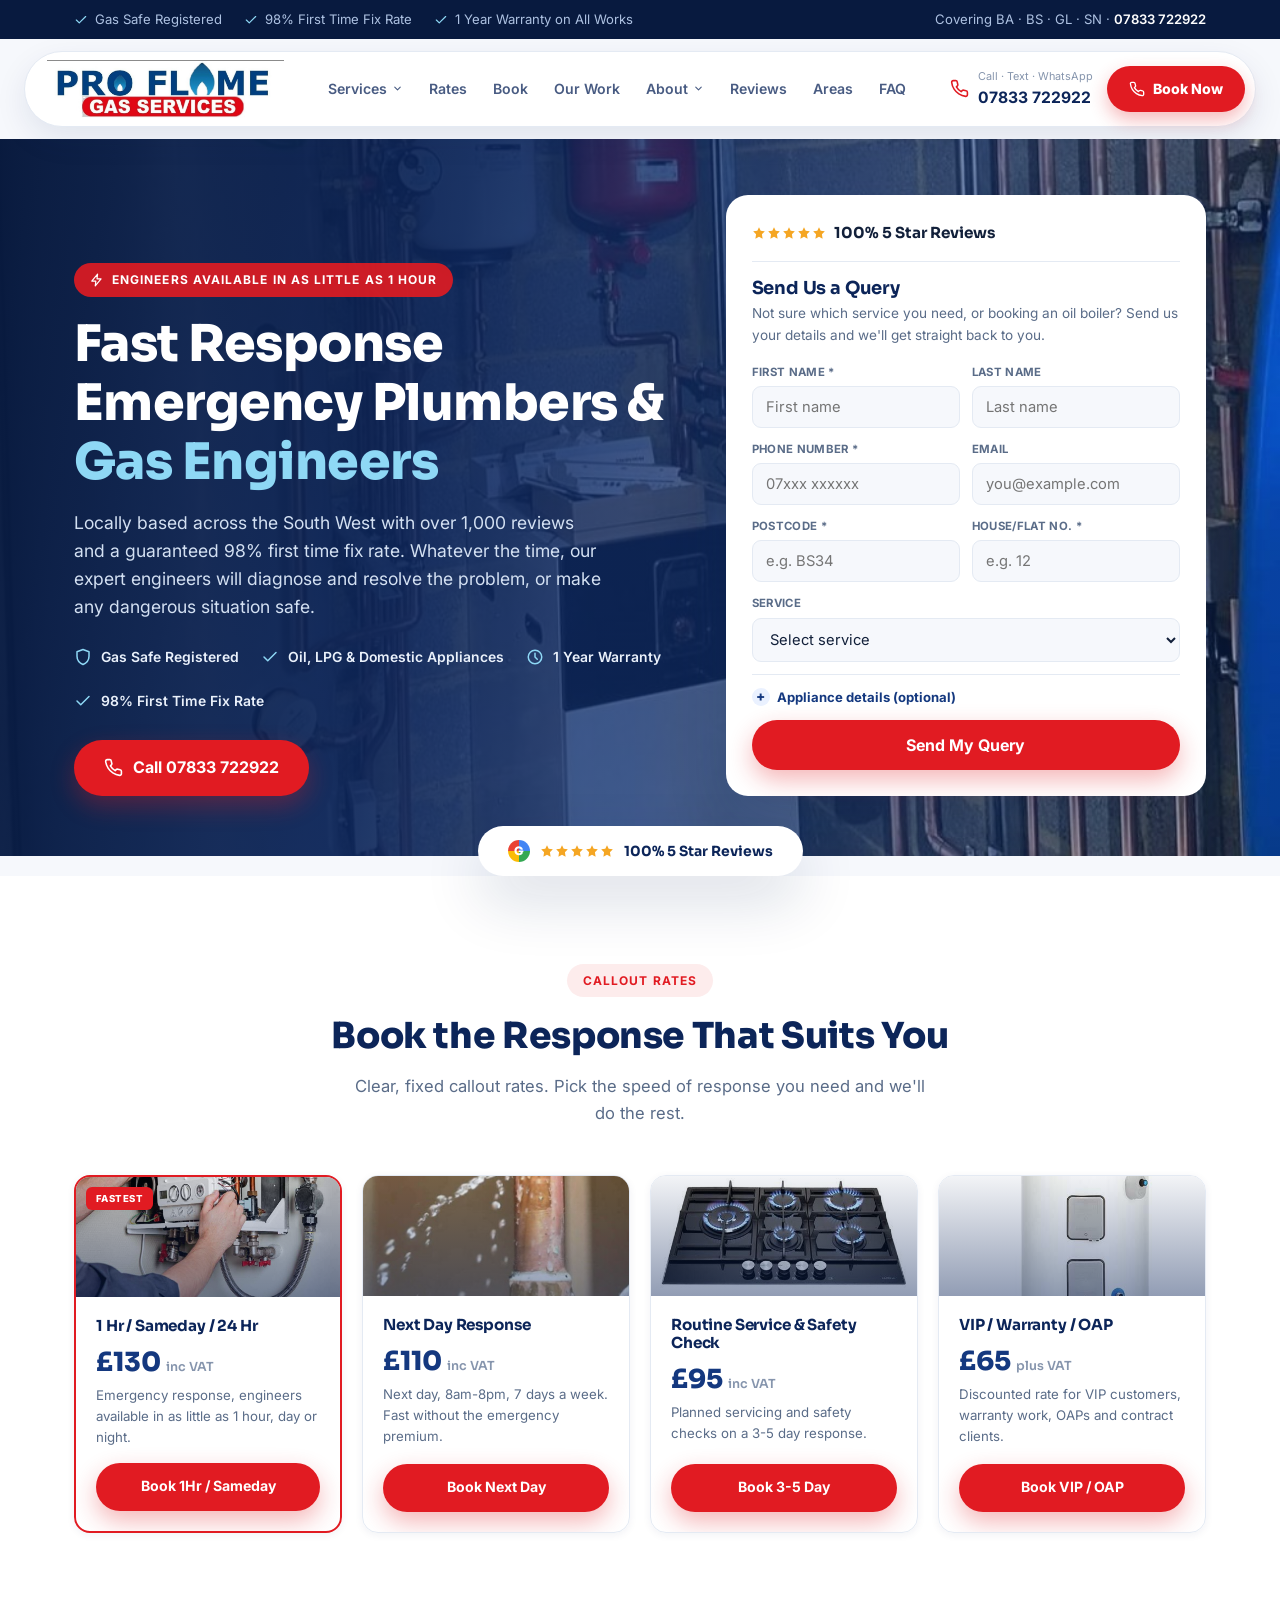
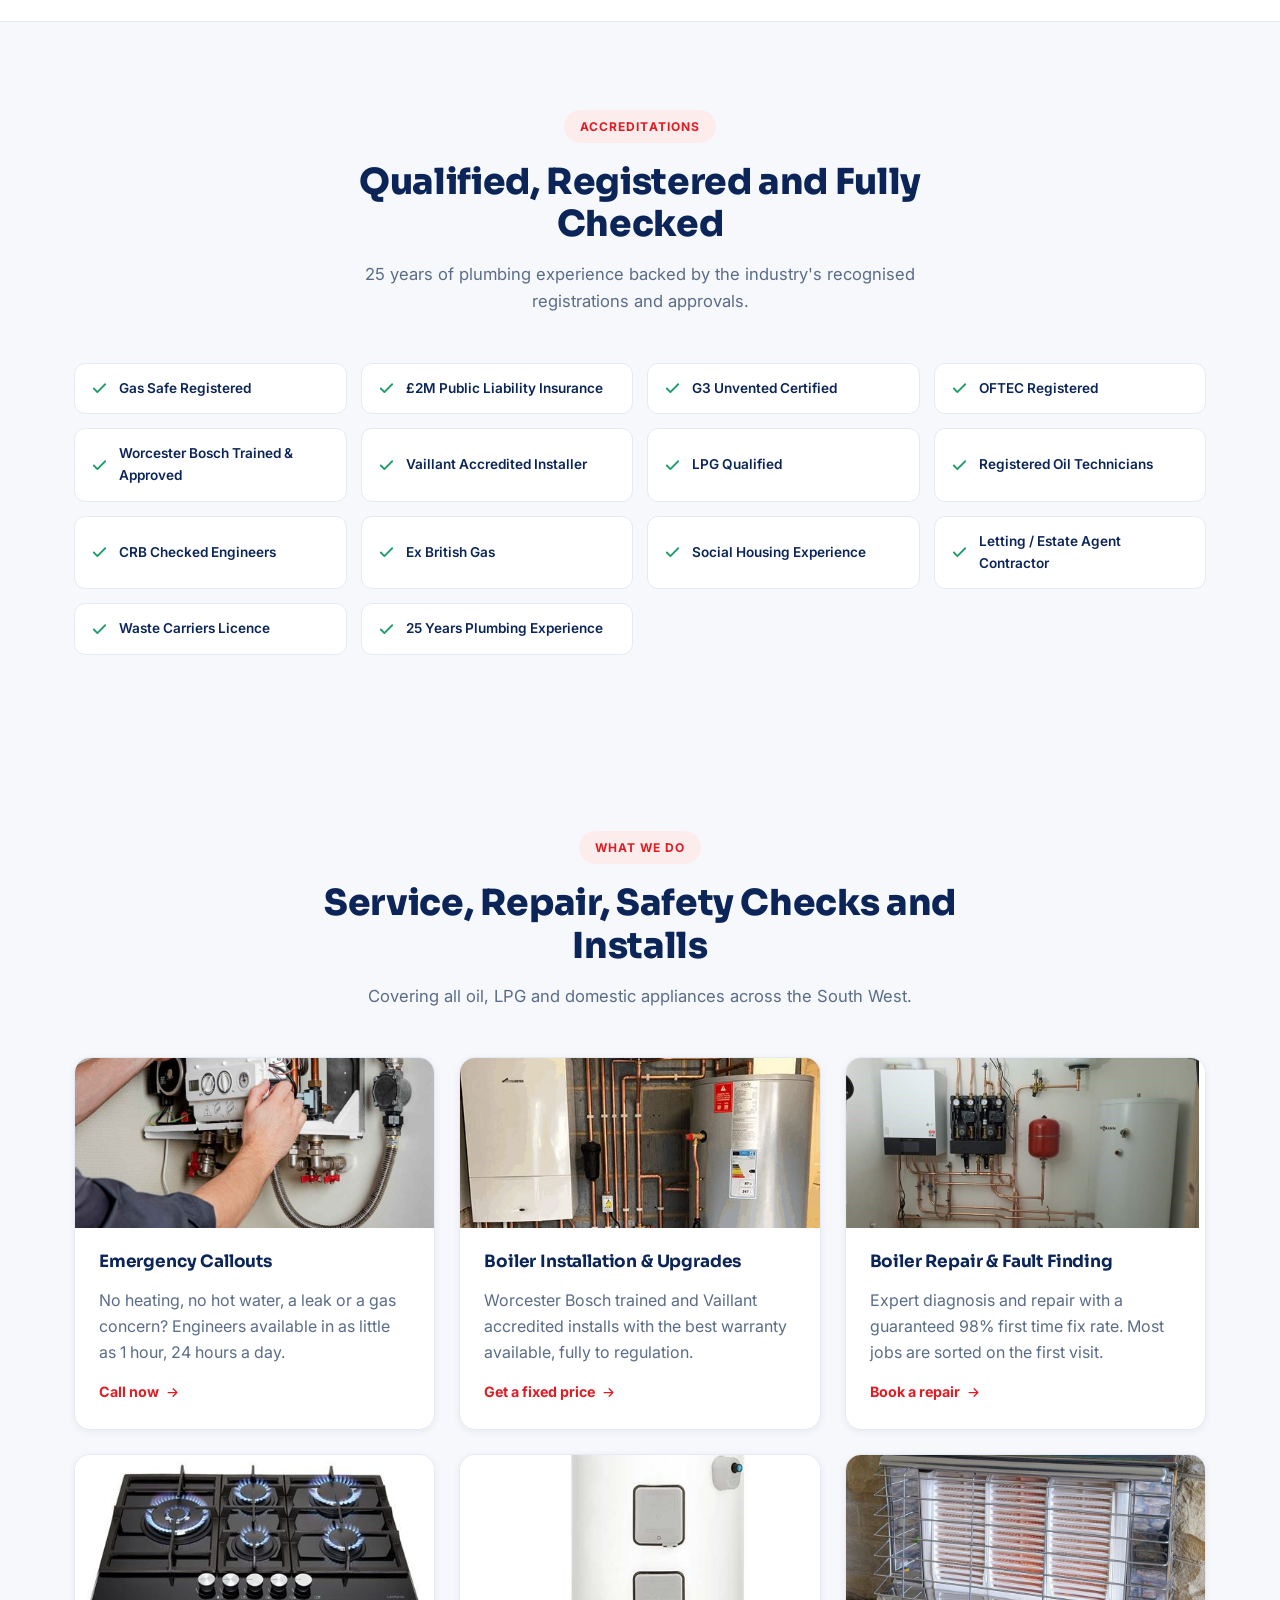
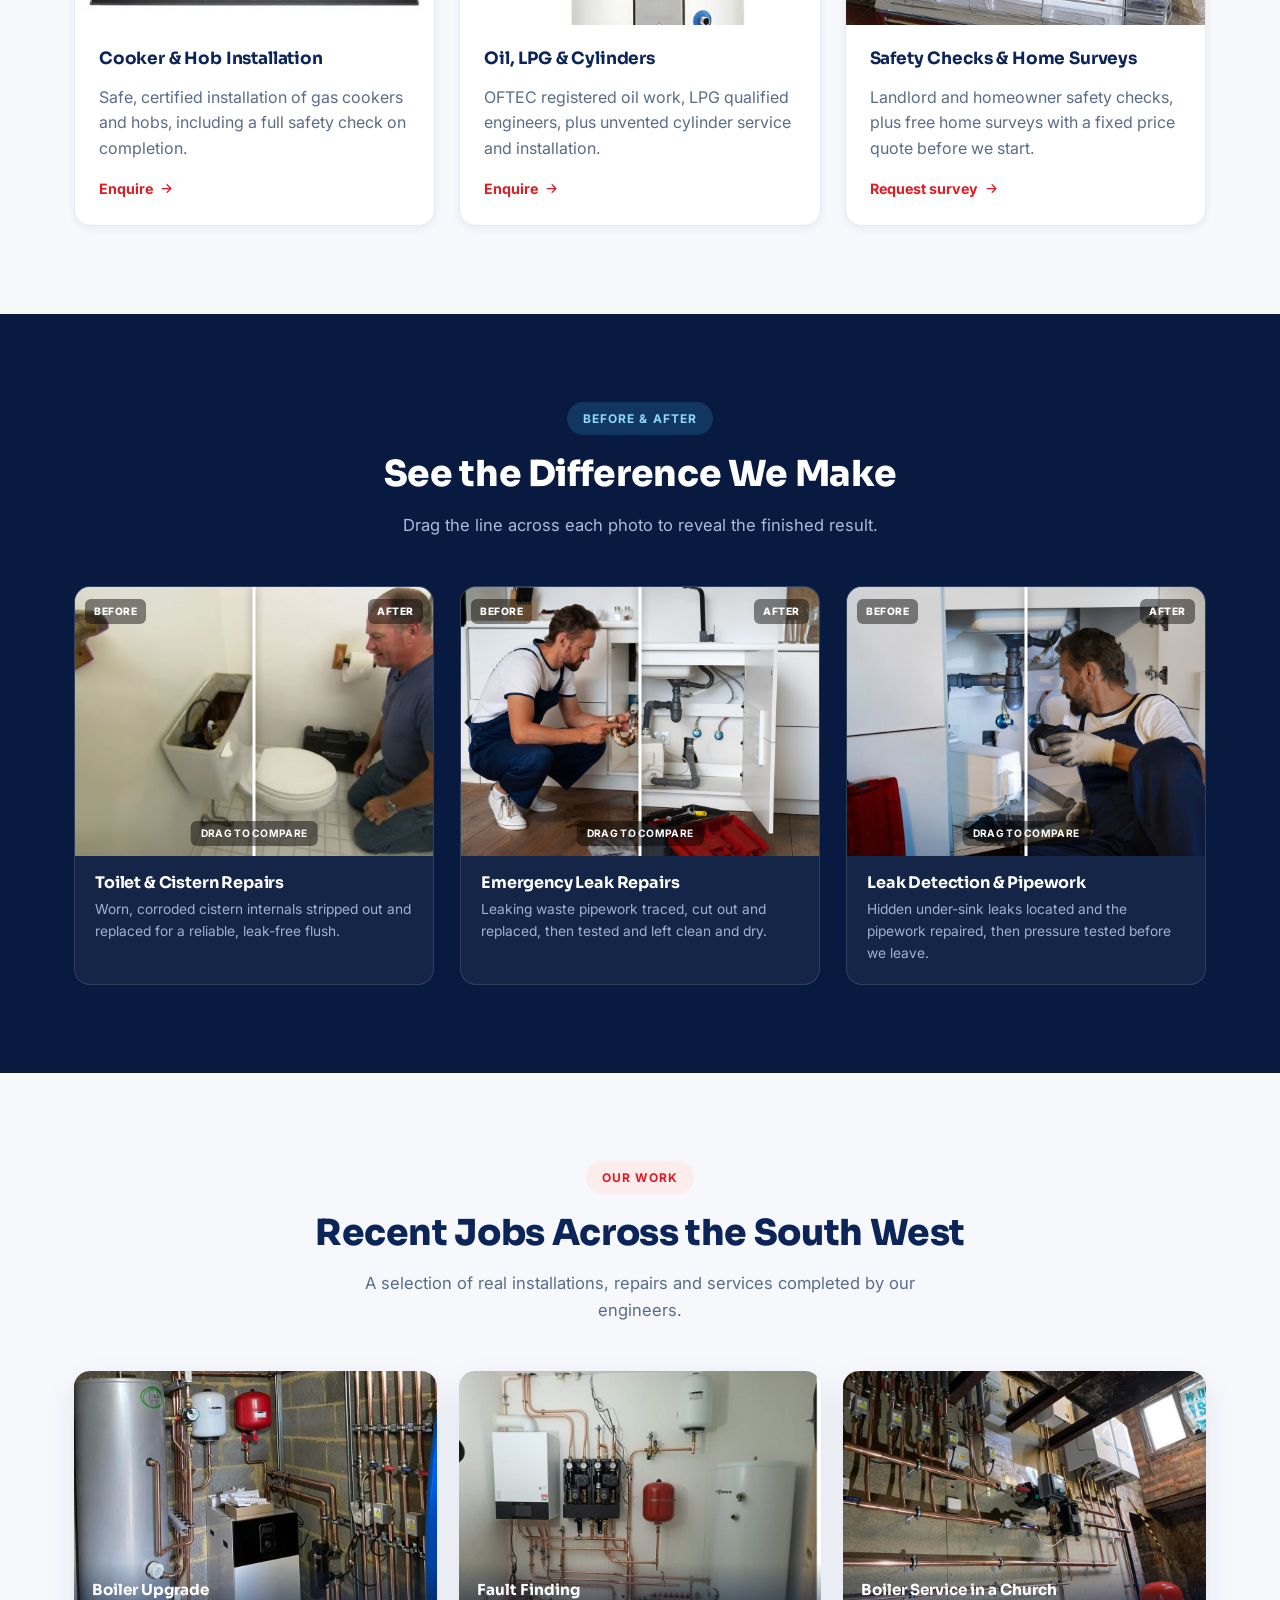
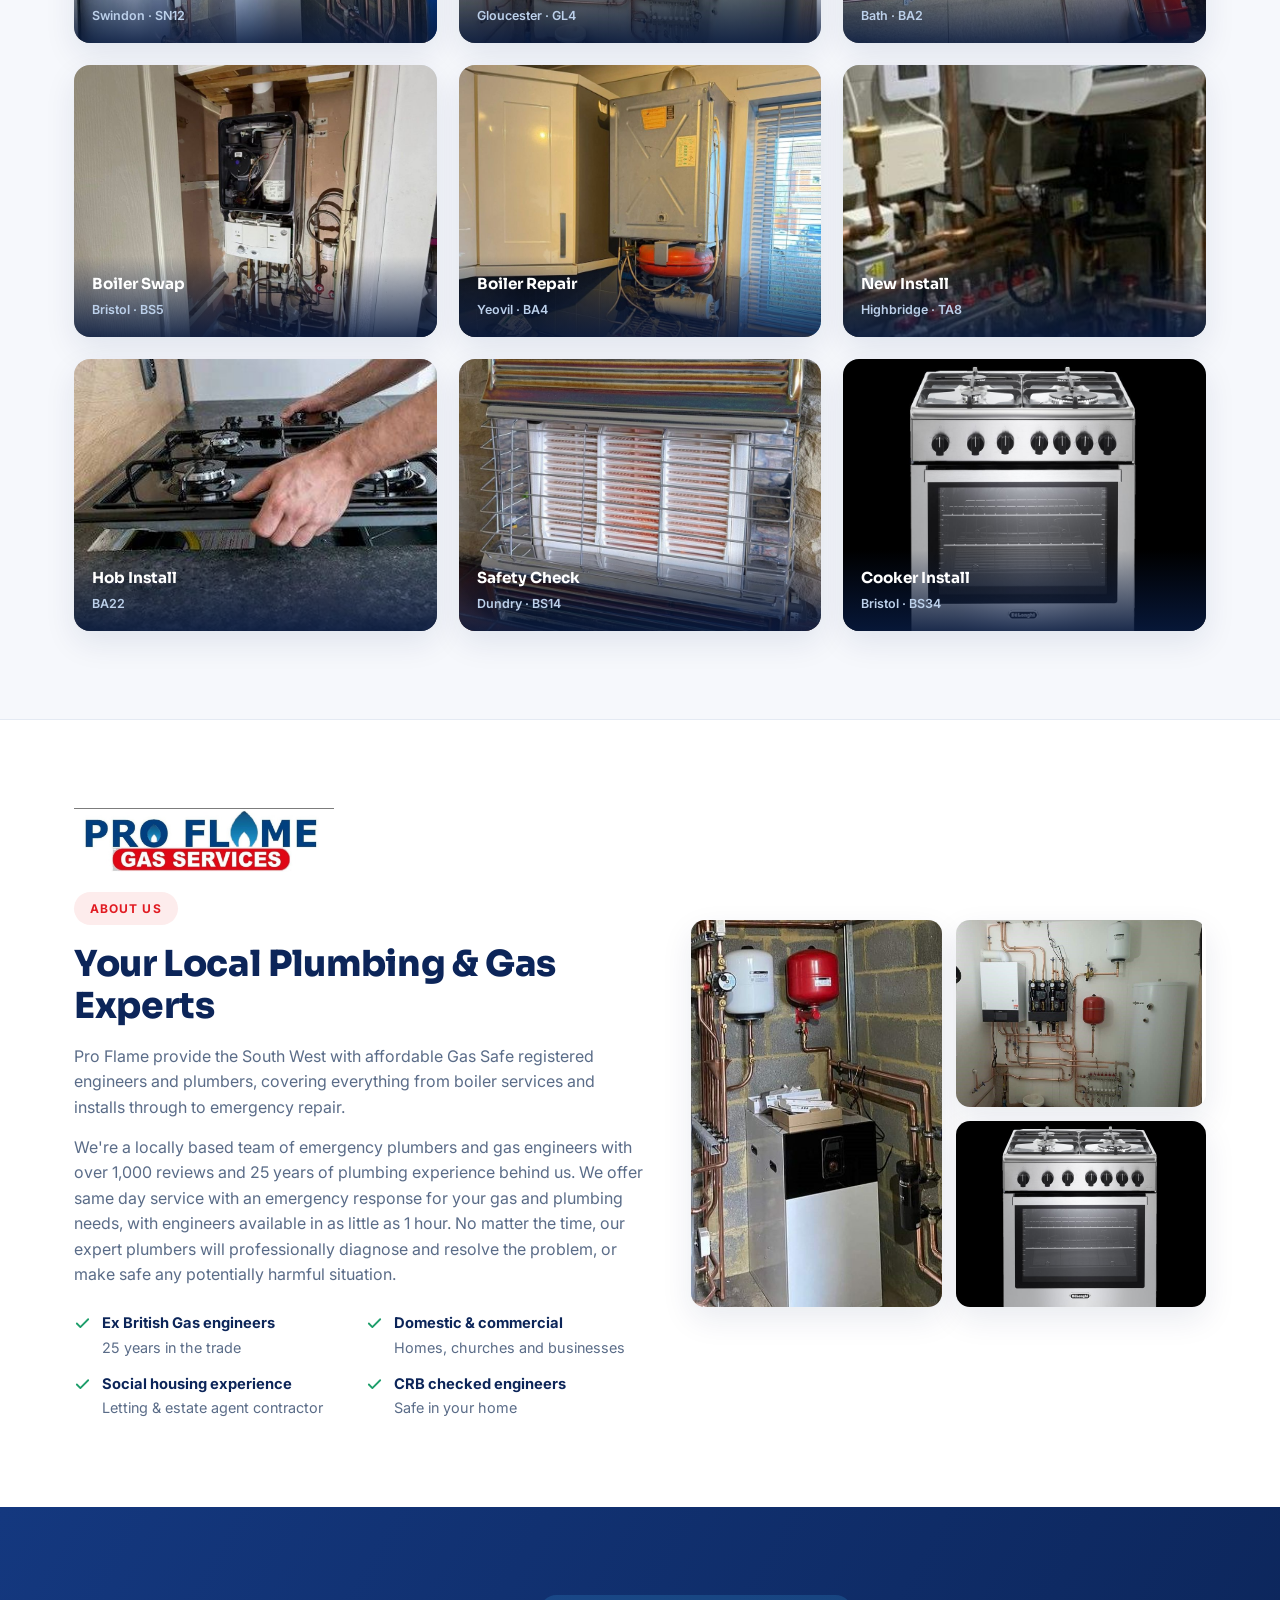
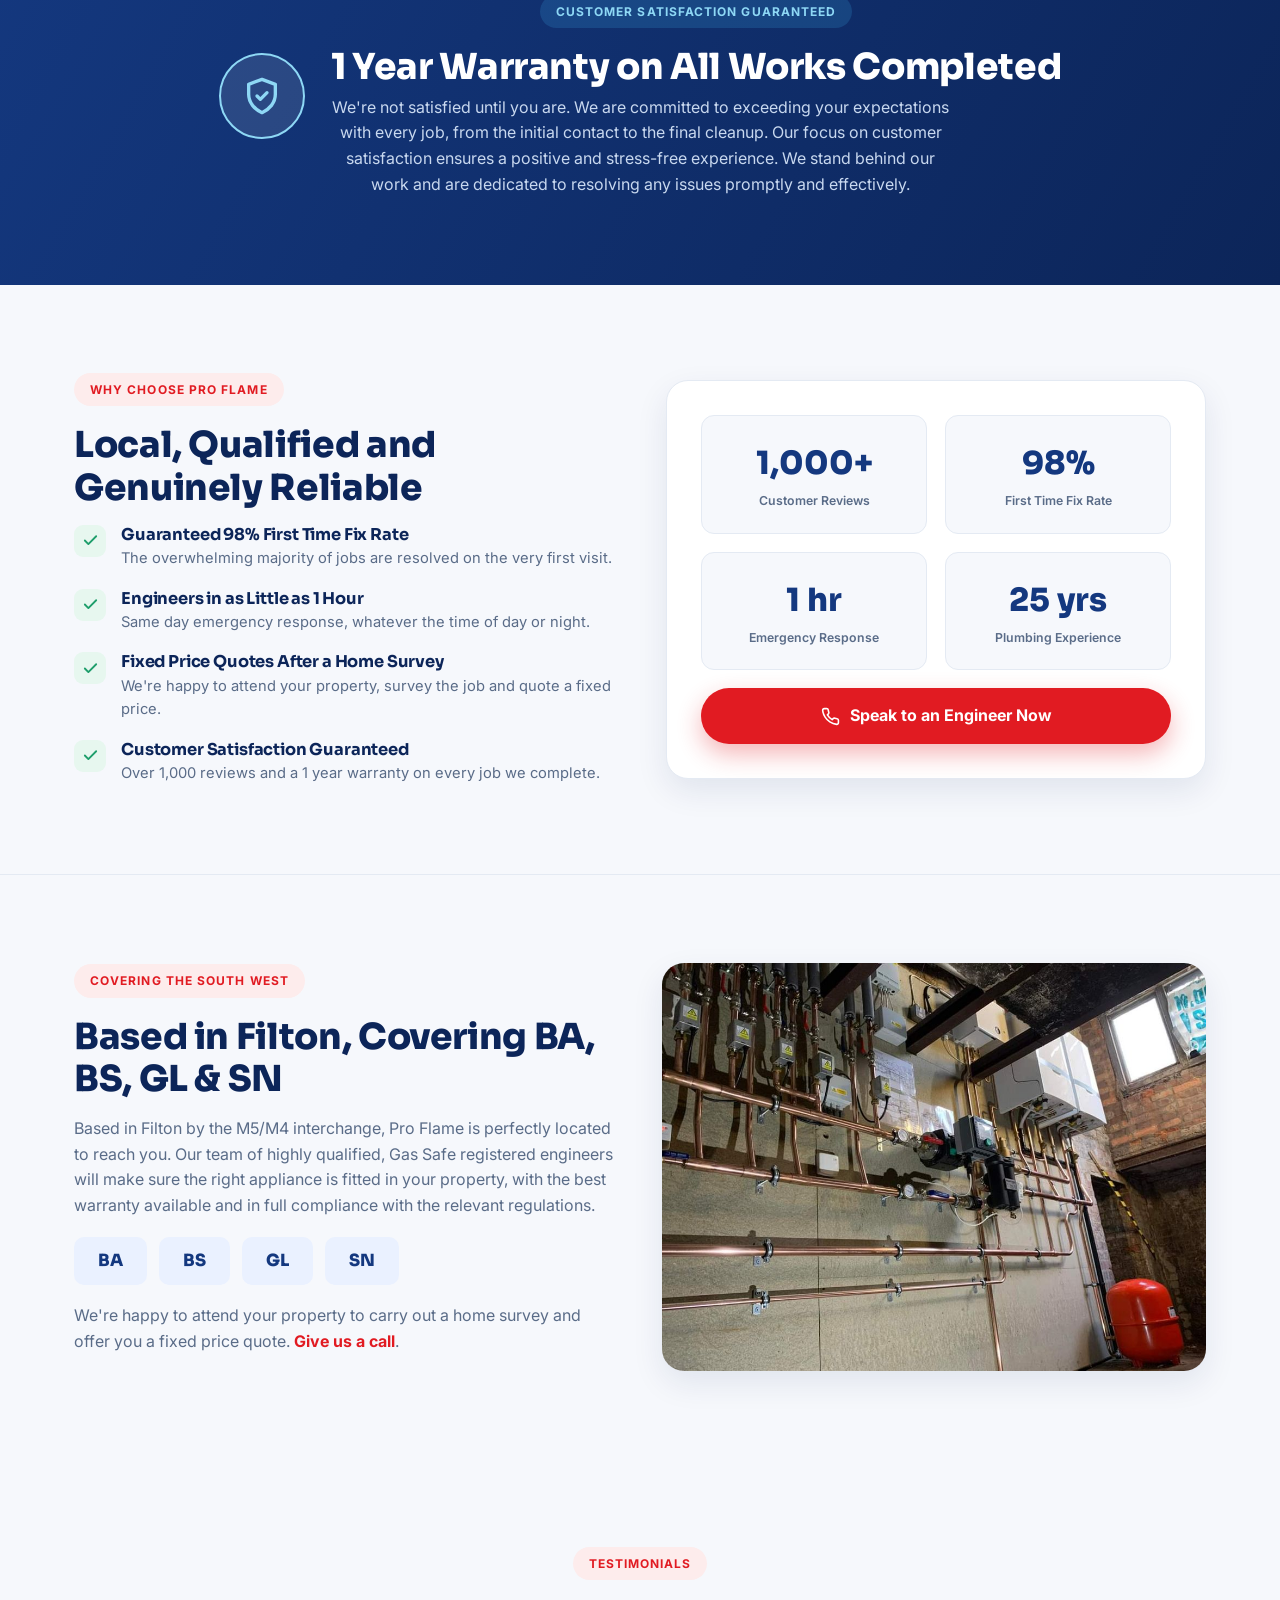
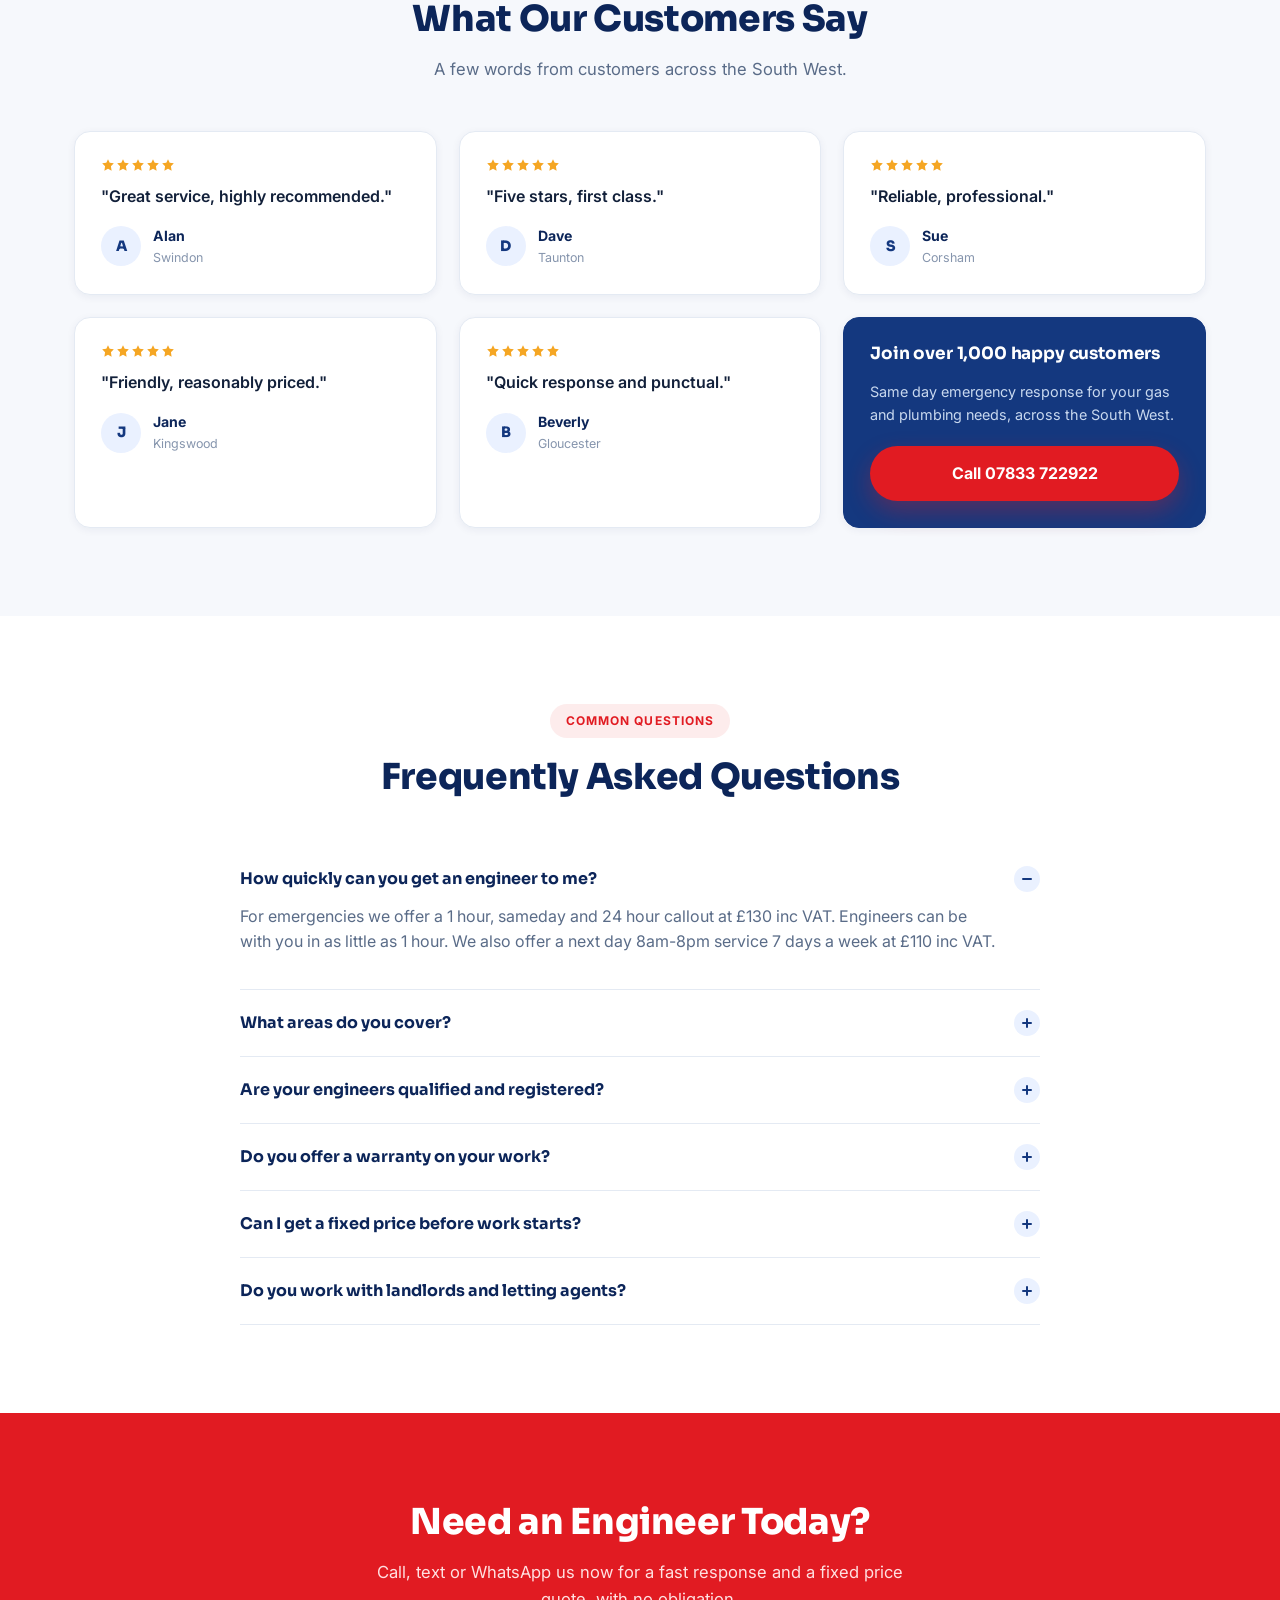
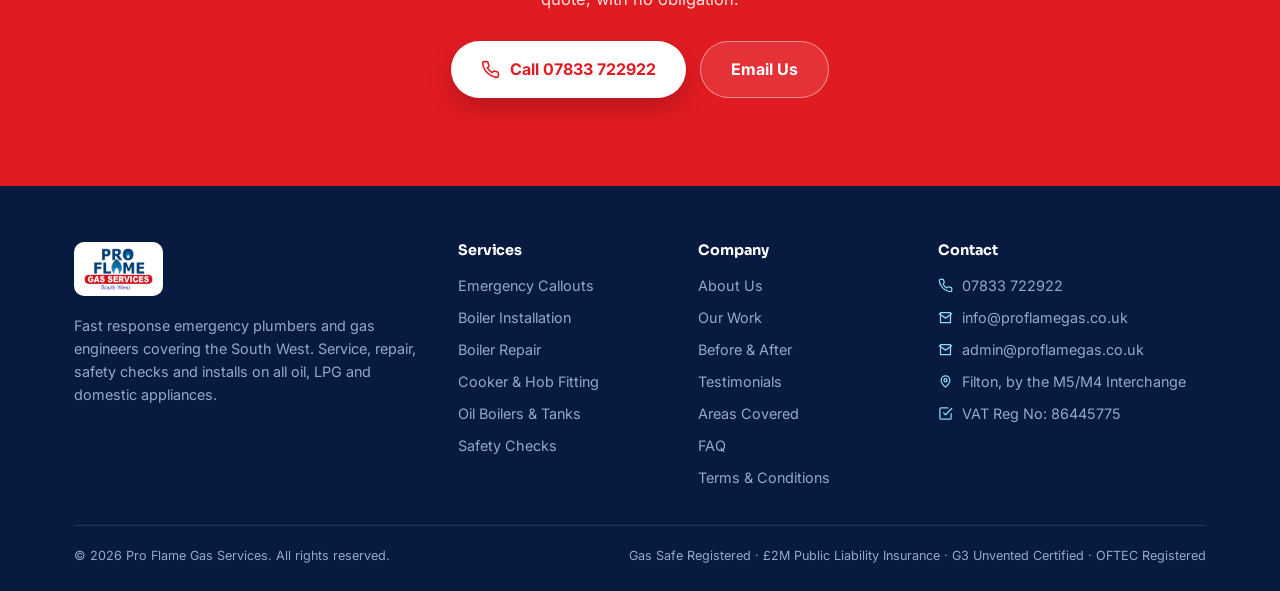
==== index.html @ 36f5b0a6 "Move files to root, remove PHP" ====
<!DOCTYPE html>
<html lang="en-GB">
<head>
<meta charset="UTF-8">
<meta name="viewport" content="width=device-width, initial-scale=1.0">
<title>Emergency Plumbers &amp; Gas Engineers | Pro Flame Gas Services South West | 1 Hour Callout</title>
<meta name="description" content="Gas Safe registered emergency plumbers &amp; gas engineers covering BA, BS, GL &amp; SN. 1 hour callout from £130 inc VAT, 98% first time fix rate, 1 year warranty, over 1,000 reviews. Call 07833 722922.">
<meta name="keywords" content="emergency plumber Bristol, gas engineer South West, boiler repair Bristol, Gas Safe engineer Filton, boiler installation Swindon, OFTEC registered, LPG engineer, emergency plumber BA BS GL SN">
<link rel="canonical" href="https://www.proflamegas.co.uk/">
<meta property="og:type" content="business.business">
<meta property="og:title" content="Pro Flame Gas Services | Emergency Plumbers &amp; Gas Engineers, South West">
<meta property="og:description" content="1 hour emergency callout. Gas Safe registered. 98% first time fix rate. 1 year warranty on all works. Covering BA, BS, GL, SN.">
<meta property="og:url" content="https://www.proflamegas.co.uk/">
<meta property="og:image" content="https://www.proflamegas.co.uk/pix/LogoSq.jpg">
<meta property="og:locale" content="en_GB">
<meta name="robots" content="index, follow">
<meta name="theme-color" content="#14387f">
<link rel="icon" href="assets/proflame-logo.jpg">
<link rel="preconnect" href="https://fonts.googleapis.com">
<link rel="preconnect" href="https://fonts.gstatic.com" crossorigin>
<link href="https://fonts.googleapis.com/css2?family=Sora:wght@600;700;800&family=Inter:wght@400;500;600;700&display=swap" rel="stylesheet">
<link rel="stylesheet" href="assets/site.css?v=20260819b">
<style>
  /* Collapsible mobile nav */
  .mobile-nav .mn-group{position:relative;border-bottom:1px solid var(--border);}
  .mobile-nav .mn-parent{
    width:100%;display:flex;align-items:center;justify-content:space-between;
    background:none;border:none;padding:13px 16px;font-weight:600;color:var(--navy-deep);
    font-size:0.98rem;cursor:pointer;font-family:'Inter',sans-serif;text-align:left;
  }
  .mobile-nav .mn-parent:hover{background:var(--blue-soft);}
  .mn-caret{width:14px;height:14px;stroke:var(--navy);stroke-width:2.4;fill:none;
    stroke-linecap:round;stroke-linejoin:round;transition:transform .2s;}
  .mn-group.open .mn-caret{transform:rotate(180deg);}
  .mn-submenu{display:none;background:#f8fafd;padding:6px 8px;}
  .mn-group.open .mn-submenu{display:block;}
  .mn-submenu a{
    display:block;padding:10px 16px;margin-left:20px;border-radius:8px;
    font-size:0.9rem;color:var(--muted);
  }
  .mn-submenu a:hover{background:var(--blue-soft);color:var(--red);}
  .mn-submenu a:last-child{margin-bottom:4px;}
</style>
<script type="application/ld+json">
{
  "@context": "https://schema.org",
  "@type": "Plumber",
  "name": "Pro Flame Gas Services",
  "image": "https://www.proflamegas.co.uk/pix/LogoSq.jpg",
  "telephone": "+447833722922",
  "email": "info@proflamegas.co.uk",
  "url": "https://www.proflamegas.co.uk",
  "priceRange": "££",
  "vatID": "86445775",
  "areaServed": ["BA postcode area","BS postcode area","GL postcode area","SN postcode area"],
  "address": {
    "@type": "PostalAddress",
    "addressLocality": "Filton",
    "addressRegion": "South Gloucestershire",
    "addressCountry": "GB"
  },
  "openingHoursSpecification": {
    "@type": "OpeningHoursSpecification",
    "dayOfWeek": ["Monday","Tuesday","Wednesday","Thursday","Friday","Saturday","Sunday"],
    "opens": "00:00", "closes": "23:59"
  },
  "hasCredential": [
    "Gas Safe Registered","£2M Public Liability Insurance","G3 Unvented Certified","OFTEC Registered",
    "Worcester Bosch Trained and Approved","Vaillant Accredited Installer","LPG Qualified",
    "CRB Checked Engineers","Waste Carriers Licence"
  ],
  "aggregateRating": {"@type":"AggregateRating","ratingValue":"5","reviewCount":"1000"}
}
</script>
</head>
<body>

<!-- Top bar -->
<div class="topbar">
  <div class="wrap">
    <div class="badges">
      <span><svg class="icon" viewBox="0 0 24 24"><path d="M20 6 9 17l-5-5"/></svg> Gas Safe Registered</span>
      <span><svg class="icon" viewBox="0 0 24 24"><path d="M20 6 9 17l-5-5"/></svg> 98% First Time Fix Rate</span>
      <span><svg class="icon" viewBox="0 0 24 24"><path d="M20 6 9 17l-5-5"/></svg> 1 Year Warranty on All Works</span>
    </div>
    <div>Covering BA · BS · GL · SN · <a href="tel:+447833722922">07833 722922</a></div>
  </div>
</div>

<!-- Header -->
<header class="site">
  <div class="wrap">
    <div class="header-inner">
      <a class="logo" href="#top"><img src="assets/proflame-logo-long.jpg" alt="Pro Flame Gas Services South West"></a>
      <nav class="main">
        <div class="nav-item">
          <a href="#services">Services <svg class="nav-caret" viewBox="0 0 24 24"><path d="M6 9l6 6 6-6"/></svg></a>
          <div class="nav-drop">
            <a href="#services"><svg class="icon" viewBox="0 0 24 24"><path d="M5 12h14M13 6l6 6-6 6"/></svg>All Services</a>
            <a href="oil-boilers-tanks.html"><svg class="icon" viewBox="0 0 24 24"><path d="M5 12h14M13 6l6 6-6 6"/></svg>Oil Boilers &amp; Tanks</a>
            <a href="#services"><svg class="icon" viewBox="0 0 24 24"><path d="M5 12h14M13 6l6 6-6 6"/></svg>LPG Appliances</a>
            <a href="#services"><svg class="icon" viewBox="0 0 24 24"><path d="M5 12h14M13 6l6 6-6 6"/></svg>Safety Checks</a>
            <a href="#services"><svg class="icon" viewBox="0 0 24 24"><path d="M5 12h14M13 6l6 6-6 6"/></svg>Boiler Swaps</a>
          </div>
        </div>
        <a href="#pricing">Rates</a>
        <a href="booking.php?t=S">Book</a>
        <a href="#our-work">Our Work</a>
        <div class="nav-item">
          <a href="#about">About <svg class="nav-caret" viewBox="0 0 24 24"><path d="M6 9l6 6 6-6"/></svg></a>
          <div class="nav-drop">
            <a href="#about"><svg class="icon" viewBox="0 0 24 24"><path d="M5 12h14M13 6l6 6-6 6"/></svg>About Us</a>
            <a href="boiler-servicing.html"><svg class="icon" viewBox="0 0 24 24"><path d="M5 12h14M13 6l6 6-6 6"/></svg>Boiler Servicing</a>
            <a href="boiler-installs.html"><svg class="icon" viewBox="0 0 24 24"><path d="M5 12h14M13 6l6 6-6 6"/></svg>Boiler Installs</a>
            <a href="safety-checks.html"><svg class="icon" viewBox="0 0 24 24"><path d="M5 12h14M13 6l6 6-6 6"/></svg>Safety Checks</a>
            <a href="emergency-callouts.html"><svg class="icon" viewBox="0 0 24 24"><path d="M5 12h14M13 6l6 6-6 6"/></svg>Emergency Callouts</a>
            <a href="oil-boilers-tanks.html"><svg class="icon" viewBox="0 0 24 24"><path d="M5 12h14M13 6l6 6-6 6"/></svg>Oil Boilers &amp; Tanks</a>
          </div>
        </div>
        <a href="#reviews">Reviews</a>
        <a href="#coverage">Areas</a>
        <a href="#faq">FAQ</a>
      </nav>
      <div class="header-cta">
        <div class="header-phone">
          <svg class="icon" viewBox="0 0 24 24"><path d="M22 16.92v3a2 2 0 0 1-2.18 2 19.79 19.79 0 0 1-8.63-3.07 19.5 19.5 0 0 1-6-6 19.79 19.79 0 0 1-3.07-8.67A2 2 0 0 1 4.11 2h3a2 2 0 0 1 2 1.72c.127.96.361 1.903.7 2.81a2 2 0 0 1-.45 2.11L8.09 9.91a16 16 0 0 0 6 6l1.27-1.27a2 2 0 0 1 2.11-.45c.907.339 1.85.573 2.81.7A2 2 0 0 1 22 16.92z"/></svg>
          <div class="txt"><small>Call · Text · WhatsApp</small><strong>07833 722922</strong></div>
        </div>
        <a href="tel:+447833722922" class="btn-pill"><svg class="icon" viewBox="0 0 24 24"><path d="M22 16.92v3a2 2 0 0 1-2.18 2 19.79 19.79 0 0 1-8.63-3.07 19.5 19.5 0 0 1-6-6 19.79 19.79 0 0 1-3.07-8.67A2 2 0 0 1 4.11 2h3a2 2 0 0 1 2 1.72c.127.96.361 1.903.7 2.81a2 2 0 0 1-.45 2.11L8.09 9.91a16 16 0 0 0 6 6l1.27-1.27a2 2 0 0 1 2.11-.45c.907.339 1.85.573 2.81.7A2 2 0 0 1 22 16.92z"/></svg>Book Now</a>
        <button class="nav-toggle" type="button" aria-label="Open menu" aria-expanded="false" aria-controls="mobile-nav">
          <span></span><span></span><span></span>
        </button>
      </div>
    </div>
    <nav class="mobile-nav" id="mobile-nav">
      <div class="mn-group">
        <button class="mn-parent" type="button" aria-expanded="false">Services <svg class="mn-caret" viewBox="0 0 24 24"><path d="M6 9l6 6 6-6"/></svg></button>
        <div class="mn-submenu">
          <a href="oil-boilers-tanks.html">Oil Boilers &amp; Tanks</a>
          <a href="#services">LPG Appliances</a>
          <a href="#services">Safety Checks</a>
          <a href="#services">Boiler Swaps</a>
        </div>
      </div>
      <a href="#pricing">Callout Rates</a>
      <a href="booking.php?t=S">Book Online</a>
      <a href="#our-work">Our Work</a>
      <div class="mn-group">
        <button class="mn-parent" type="button" aria-expanded="false">About Us <svg class="mn-caret" viewBox="0 0 24 24"><path d="M6 9l6 6 6-6"/></svg></button>
        <div class="mn-submenu">
          <a href="boiler-servicing.html">Boiler Servicing</a>
          <a href="boiler-installs.html">Boiler Installs</a>
          <a href="safety-checks.html">Safety Checks</a>
          <a href="emergency-callouts.html">Emergency Callouts</a>
          <a href="oil-boilers-tanks.html">Oil Boilers &amp; Tanks</a>
        </div>
      </div>
      <a href="#reviews">Reviews</a>
      <a href="#coverage">Areas Covered</a>
      <a href="#faq">FAQ</a>
      <a href="terms.html">Terms &amp; Conditions</a>
      <a class="mn-call" href="tel:+447833722922">Call 07833 722922</a>
    </nav>
  </div>
</header>

<!-- Hero -->
<section class="hero" id="top">
  <div class="hero-bg"></div>
  <div class="hero-body">
    <div class="wrap hero-grid">
      <div>
        <span class="eyebrow" style="background:rgba(225,27,34,0.9);color:#fff;"><svg class="icon" style="width:14px;height:14px;" viewBox="0 0 24 24"><path d="M13 2 3 14h7l-1 8 10-12h-7l1-8z"/></svg> Engineers available in as little as 1 hour</span>
        <h1>Fast Response Emergency Plumbers &amp; <span>Gas Engineers</span></h1>
        <p class="lead">Locally based across the South West with over 1,000 reviews and a guaranteed 98% first time fix rate. Whatever the time, our expert engineers will diagnose and resolve the problem, or make any dangerous situation safe.</p>
        <div class="trust-row">
          <div class="trust-item"><svg class="icon" viewBox="0 0 24 24"><path d="M12 2 4 5v6c0 5 3.5 9 8 11 4.5-2 8-6 8-11V5l-8-3z"/></svg>Gas Safe Registered</div>
          <div class="trust-item"><svg class="icon" viewBox="0 0 24 24"><path d="M20 6 9 17l-5-5"/></svg>Oil, LPG &amp; Domestic Appliances</div>
          <div class="trust-item"><svg class="icon" viewBox="0 0 24 24"><circle cx="12" cy="12" r="9"/><path d="M12 7v5l3 3"/></svg>1 Year Warranty</div>
          <div class="trust-item"><svg class="icon" viewBox="0 0 24 24"><path d="M20 6 9 17l-5-5"/></svg>98% First Time Fix Rate</div>
        </div>
        <div class="hero-ctas">
          <a href="tel:+447833722922" class="btn btn-primary"><svg class="icon" viewBox="0 0 24 24"><path d="M22 16.92v3a2 2 0 0 1-2.18 2 19.79 19.79 0 0 1-8.63-3.07 19.5 19.5 0 0 1-6-6 19.79 19.79 0 0 1-3.07-8.67A2 2 0 0 1 4.11 2h3a2 2 0 0 1 2 1.72c.127.96.361 1.903.7 2.81a2 2 0 0 1-.45 2.11L8.09 9.91a16 16 0 0 0 6 6l1.27-1.27a2 2 0 0 1 2.11-.45c.907.339 1.85.573 2.81.7A2 2 0 0 1 22 16.92z"/></svg>Call 07833 722922</a>
        </div>
      </div>

        <div class="lead-card">
          <div class="rating-row">
            <div class="stars-mini">
              <svg class="icon" viewBox="0 0 24 24"><path d="M12 2l2.9 6.3L22 9l-5 5.1L18.2 22 12 18.6 5.8 22 7 14.1 2 9l7.1-.7z"/></svg>
              <svg class="icon" viewBox="0 0 24 24"><path d="M12 2l2.9 6.3L22 9l-5 5.1L18.2 22 12 18.6 5.8 22 7 14.1 2 9l7.1-.7z"/></svg>
              <svg class="icon" viewBox="0 0 24 24"><path d="M12 2l2.9 6.3L22 9l-5 5.1L18.2 22 12 18.6 5.8 22 7 14.1 2 9l7.1-.7z"/></svg>
              <svg class="icon" viewBox="0 0 24 24"><path d="M12 2l2.9 6.3L22 9l-5 5.1L18.2 22 12 18.6 5.8 22 7 14.1 2 9l7.1-.7z"/></svg>
              <svg class="icon" viewBox="0 0 24 24"><path d="M12 2l2.9 6.3L22 9l-5 5.1L18.2 22 12 18.6 5.8 22 7 14.1 2 9l7.1-.7z"/></svg>
            </div>
            <strong>100% 5 Star Reviews</strong>
          </div>
          <h3>Send Us a Query</h3>
          <p class="sub">Not sure which service you need, or booking an oil boiler? Send us your details and we'll get straight back to you.</p>
          <form class="lead-form" id="bookingForm" method="post" action="send-booking.php" novalidate>
            <input type="hidden" name="mode" value="enquiry">
            <div><label for="fnam">First Name *</label><input id="fnam" name="fnam" type="text" placeholder="First name" required></div>
            <div><label for="lnam">Last Name</label><input id="lnam" name="lnam" type="text" placeholder="Last name"></div>
            <div><label for="phon">Phone Number *</label><input id="phon" name="phon" type="tel" placeholder="07xxx xxxxxx" required></div>
            <div><label for="emil">Email</label><input id="emil" name="emil" type="email" placeholder="you@example.com"></div>
            <div><label for="pcod">Postcode *</label><input id="pcod" name="pcod" type="text" placeholder="e.g. BS34" required></div>
            <div><label for="Hnum">House/Flat No. *</label><input id="Hnum" name="Hnum" type="text" placeholder="e.g. 12" required></div>
            <div class="field-full">
              <label for="Serv">Service</label>
              <select id="Serv" name="Serv">
                <option value="Select service">Select service</option>
                <option value="Emergency">Emergency</option>
                <option value="Boiler repair">Boiler repair</option>
                <option value="Boiler service">Boiler service</option>
                <option value="Gas repair/installation">Gas repair/installation</option>
                <option value="Plumbing services">Plumbing services</option>
                <option value="Cooker installation">Cooker installation</option>
                <option value="Appliance Installation">Appliance Installation</option>
                <option value="Other">Other</option>
              </select>
            </div>
            <details class="lf-more field-full">
              <summary>Appliance details (optional)</summary>
              <div class="lf-more-grid">
                <div><label for="Man">Manufacturer</label><input id="Man" name="Man" type="text" placeholder="Worcester Bosch, Vaillant..."></div>
                <div><label for="Mod">Model</label><input id="Mod" name="Mod" type="text" placeholder="Greenstar, EcoTec..."></div>
                <div class="field-full">
                  <label for="fuel">Fuel Type</label>
                  <select id="fuel" name="fuel">
                    <option value="Natural Gas">Natural Gas</option>
                    <option value="LPG">LPG</option>
                    <option value="Oil">Oil</option>
                    <option value="Other">Other</option>
                  </select>
                </div>
                <div class="field-full">
                  <label for="Flt">Description of fault</label>
                  <textarea id="Flt" name="Flt" rows="3" placeholder="No hot water, F75 fault code etc."></textarea>
                </div>
              </div>
            </details>
            <div class="hp-field" aria-hidden="true">
              <label for="website">Leave this field empty</label>
              <input id="website" name="website" type="text" tabindex="-1" autocomplete="off">
            </div>
            <div class="field-full">
              <button type="submit" class="btn btn-primary btn-block" id="bookingSubmit">Send My Query</button>
            </div>
            <div class="field-full form-status" id="formStatus" role="status" aria-live="polite"></div>
          </form>


    </div>
  </div>
</section>

<div class="google-bar">
  <div class="g-logo">G</div>
  <div class="stars-mini">
    <svg class="icon" viewBox="0 0 24 24"><path d="M12 2l2.9 6.3L22 9l-5 5.1L18.2 22 12 18.6 5.8 22 7 14.1 2 9l7.1-.7z"/></svg>
    <svg class="icon" viewBox="0 0 24 24"><path d="M12 2l2.9 6.3L22 9l-5 5.1L18.2 22 12 18.6 5.8 22 7 14.1 2 9l7.1-.7z"/></svg>
    <svg class="icon" viewBox="0 0 24 24"><path d="M12 2l2.9 6.3L22 9l-5 5.1L18.2 22 12 18.6 5.8 22 7 14.1 2 9l7.1-.7z"/></svg>
    <svg class="icon" viewBox="0 0 24 24"><path d="M12 2l2.9 6.3L22 9l-5 5.1L18.2 22 12 18.6 5.8 22 7 14.1 2 9l7.1-.7z"/></svg>
    <svg class="icon" viewBox="0 0 24 24"><path d="M12 2l2.9 6.3L22 9l-5 5.1L18.2 22 12 18.6 5.8 22 7 14.1 2 9l7.1-.7z"/></svg>
  </div>
  <strong>100% 5 Star Reviews</strong>
</div>

<!-- Callout rates -->
<section class="tiers" id="pricing">
  <div class="wrap">
    <div class="section-head">
      <span class="eyebrow">Callout Rates</span>
      <h2>Book the Response That Suits You</h2>
      <p>Clear, fixed callout rates. Pick the speed of response you need and we'll do the rest.</p>
    </div>
    <div class="tier-grid">
      <div class="tier-card featured">
        <div class="tier-photo" style="background-image:url('assets/svc-emergency.jpg');"><span class="tier-flag">FASTEST</span></div>
        <div class="tier-body">
          <h3>1 Hr / Sameday / 24 Hr</h3>
          <div class="amount">£130 <span>inc VAT</span></div>
          <p>Emergency response, engineers available in as little as 1 hour, day or night.</p>
          <a href="booking.php?t=S" class="btn btn-primary btn-block">Book 1Hr / Sameday</a>
        </div>
      </div>
      <div class="tier-card">
        <div class="tier-photo" style="background-image:url('assets/svc-leak.jpg');"></div>
        <div class="tier-body">
          <h3>Next Day Response</h3>
          <div class="amount">£110 <span>inc VAT</span></div>
          <p>Next day, 8am-8pm, 7 days a week. Fast without the emergency premium.</p>
          <a href="booking.php?t=N" class="btn btn-navy btn-block">Book Next Day</a>
        </div>
      </div>
      <div class="tier-card">
        <div class="tier-photo" style="background-image:url('assets/svc-hob.jpg');"></div>
        <div class="tier-body">
          <h3>Routine Service &amp; Safety Check</h3>
          <div class="amount">£95 <span>inc VAT</span></div>
          <p>Planned servicing and safety checks on a 3-5 day response.</p>
          <a href="booking.php?t=R" class="btn btn-navy btn-block">Book 3-5 Day</a>
        </div>
      </div>
      <div class="tier-card">
        <div class="tier-photo" style="background-image:url('assets/svc-cylinder.jpg');"></div>
        <div class="tier-body">
          <h3>VIP / Warranty / OAP</h3>
          <div class="amount">£65 <span>plus VAT</span></div>
          <p>Discounted rate for VIP customers, warranty work, OAPs and contract clients.</p>
          <a href="booking.php?t=V" class="btn btn-navy btn-block">Book VIP / OAP</a>
        </div>
      </div>
    </div>
  </div>
</section>


<!-- Accreditations -->
<section class="accred">
  <div class="wrap">
    <div class="section-head">
      <span class="eyebrow">Accreditations</span>
      <h2>Qualified, Registered and Fully Checked</h2>
      <p>25 years of plumbing experience backed by the industry's recognised registrations and approvals.</p>
    </div>
    <div class="accred-grid">
      <div class="accred-item"><svg class="icon" viewBox="0 0 24 24"><path d="M20 6 9 17l-5-5"/></svg> Gas Safe Registered</div>
      <div class="accred-item"><svg class="icon" viewBox="0 0 24 24"><path d="M20 6 9 17l-5-5"/></svg> £2M Public Liability Insurance</div>
      <div class="accred-item"><svg class="icon" viewBox="0 0 24 24"><path d="M20 6 9 17l-5-5"/></svg> G3 Unvented Certified</div>
      <div class="accred-item"><svg class="icon" viewBox="0 0 24 24"><path d="M20 6 9 17l-5-5"/></svg> OFTEC Registered</div>
      <div class="accred-item"><svg class="icon" viewBox="0 0 24 24"><path d="M20 6 9 17l-5-5"/></svg> Worcester Bosch Trained &amp; Approved</div>
      <div class="accred-item"><svg class="icon" viewBox="0 0 24 24"><path d="M20 6 9 17l-5-5"/></svg> Vaillant Accredited Installer</div>
      <div class="accred-item"><svg class="icon" viewBox="0 0 24 24"><path d="M20 6 9 17l-5-5"/></svg> LPG Qualified</div>
      <div class="accred-item"><svg class="icon" viewBox="0 0 24 24"><path d="M20 6 9 17l-5-5"/></svg> Registered Oil Technicians</div>
      <div class="accred-item"><svg class="icon" viewBox="0 0 24 24"><path d="M20 6 9 17l-5-5"/></svg> CRB Checked Engineers</div>
      <div class="accred-item"><svg class="icon" viewBox="0 0 24 24"><path d="M20 6 9 17l-5-5"/></svg> Ex British Gas</div>
      <div class="accred-item"><svg class="icon" viewBox="0 0 24 24"><path d="M20 6 9 17l-5-5"/></svg> Social Housing Experience</div>
      <div class="accred-item"><svg class="icon" viewBox="0 0 24 24"><path d="M20 6 9 17l-5-5"/></svg> Letting / Estate Agent Contractor</div>
      <div class="accred-item"><svg class="icon" viewBox="0 0 24 24"><path d="M20 6 9 17l-5-5"/></svg> Waste Carriers Licence</div>
      <div class="accred-item"><svg class="icon" viewBox="0 0 24 24"><path d="M20 6 9 17l-5-5"/></svg> 25 Years Plumbing Experience</div>
    </div>
  </div>
</section>

<!-- Services -->
<section id="services">
  <div class="wrap">
    <div class="section-head">
      <span class="eyebrow">What We Do</span>
      <h2>Service, Repair, Safety Checks and Installs</h2>
      <p>Covering all oil, LPG and domestic appliances across the South West.</p>
    </div>
    <div class="services-grid">
      <div class="service-card">
        <div class="service-photo" style="background-image:url('assets/svc-emergency.jpg');"></div>
        <div class="service-body">
          <h3>Emergency Callouts</h3>
          <p>No heating, no hot water, a leak or a gas concern? Engineers available in as little as 1 hour, 24 hours a day.</p>
          <a class="link" href="tel:+447833722922">Call now <svg class="icon" viewBox="0 0 24 24"><path d="M5 12h14M13 6l6 6-6 6"/></svg></a>
        </div>
      </div>
      <div class="service-card">
        <div class="service-photo" style="background-image:url('assets/svc-boiler.jpg');"></div>
        <div class="service-body">
          <h3>Boiler Installation &amp; Upgrades</h3>
          <p>Worcester Bosch trained and Vaillant accredited installs with the best warranty available, fully to regulation.</p>
          <a class="link" href="#quote">Get a fixed price <svg class="icon" viewBox="0 0 24 24"><path d="M5 12h14M13 6l6 6-6 6"/></svg></a>
        </div>
      </div>
      <div class="service-card">
        <div class="service-photo" style="background-image:url('assets/job-gloucester.jpg');"></div>
        <div class="service-body">
          <h3>Boiler Repair &amp; Fault Finding</h3>
          <p>Expert diagnosis and repair with a guaranteed 98% first time fix rate. Most jobs are sorted on the first visit.</p>
          <a class="link" href="tel:+447833722922">Book a repair <svg class="icon" viewBox="0 0 24 24"><path d="M5 12h14M13 6l6 6-6 6"/></svg></a>
        </div>
      </div>
      <div class="service-card">
        <div class="service-photo" style="background-image:url('assets/svc-hob.jpg');"></div>
        <div class="service-body">
          <h3>Cooker &amp; Hob Installation</h3>
          <p>Safe, certified installation of gas cookers and hobs, including a full safety check on completion.</p>
          <a class="link" href="#quote">Enquire <svg class="icon" viewBox="0 0 24 24"><path d="M5 12h14M13 6l6 6-6 6"/></svg></a>
        </div>
      </div>
      <div class="service-card">
        <div class="service-photo" style="background-image:url('assets/svc-cylinder.jpg');"></div>
        <div class="service-body">
          <h3>Oil, LPG &amp; Cylinders</h3>
          <p>OFTEC registered oil work, LPG qualified engineers, plus unvented cylinder service and installation.</p>
          <a class="link" href="#quote">Enquire <svg class="icon" viewBox="0 0 24 24"><path d="M5 12h14M13 6l6 6-6 6"/></svg></a>
        </div>
      </div>
      <div class="service-card">
        <div class="service-photo" style="background-image:url('assets/job-dundry.jpg');"></div>
        <div class="service-body">
          <h3>Safety Checks &amp; Home Surveys</h3>
          <p>Landlord and homeowner safety checks, plus free home surveys with a fixed price quote before we start.</p>
          <a class="link" href="#quote">Request survey <svg class="icon" viewBox="0 0 24 24"><path d="M5 12h14M13 6l6 6-6 6"/></svg></a>
        </div>
      </div>
    </div>
  </div>
</section>


</section>

<!-- Before / After -->
<section id="before-after" class="ba-section">
  <div class="wrap">
    <div class="section-head">
      <span class="eyebrow" style="background:rgba(58,166,222,0.2);color:var(--flame-light);">Before &amp; After</span>
      <h2>See the Difference We Make</h2>
      <p>Drag the line across each photo to reveal the finished result.</p>
    </div>
    <div class="ba-grid">
      <div class="ba-card">
        <div class="ba-compare" data-ba tabindex="0" role="slider" aria-label="Before and after: toilet and cistern repair" aria-valuemin="0" aria-valuemax="100" aria-valuenow="50">
          <div class="ba-photo after" style="background-image:url('assets/after_leak.jpg');"></div>
          <div class="ba-photo before" style="background-image:url('assets/before_leak.jpg');"></div>
          <div class="ba-handle"></div>
          <span class="ba-tag before">BEFORE</span>
          <span class="ba-tag after">AFTER</span>
          <span class="ba-hint">DRAG TO COMPARE</span>
        </div>
        <div class="ba-caption">
          <h3>Toilet &amp; Cistern Repairs</h3>
          <p>Worn, corroded cistern internals stripped out and replaced for a reliable, leak-free flush.</p>
        </div>
      </div>
      <div class="ba-card">
        <div class="ba-compare" data-ba tabindex="0" role="slider" aria-label="Before and after: emergency leak repair" aria-valuemin="0" aria-valuemax="100" aria-valuenow="50">
          <div class="ba-photo after" style="background-image:url('assets/leak-repair-after.jpg');"></div>
          <div class="ba-photo before" style="background-image:url('assets/leak-repair-before.jpg');"></div>
          <div class="ba-handle"></div>
          <span class="ba-tag before">BEFORE</span>
          <span class="ba-tag after">AFTER</span>
          <span class="ba-hint">DRAG TO COMPARE</span>
        </div>
        <div class="ba-caption">
          <h3>Emergency Leak Repairs</h3>
          <p>Leaking waste pipework traced, cut out and replaced, then tested and left clean and dry.</p>
        </div>
      </div>
      <div class="ba-card">
        <div class="ba-compare" data-ba tabindex="0" role="slider" aria-label="Before and after: leak detection and pipework repair" aria-valuemin="0" aria-valuemax="100" aria-valuenow="50">
          <div class="ba-photo after" style="background-image:url('assets/after_work.jpg');"></div>
          <div class="ba-photo before" style="background-image:url('assets/before_work.jpg');"></div>
          <div class="ba-handle"></div>
          <span class="ba-tag before">BEFORE</span>
          <span class="ba-tag after">AFTER</span>
          <span class="ba-hint">DRAG TO COMPARE</span>
        </div>
        <div class="ba-caption">
          <h3>Leak Detection &amp; Pipework</h3>
          <p>Hidden under-sink leaks located and the pipework repaired, then pressure tested before we leave.</p>
        </div>
      </div>
    </div>
  </div>
</section>

<!-- Our real work -->
<section id="our-work">
  <div class="wrap">
    <div class="section-head">
      <span class="eyebrow">Our Work</span>
      <h2>Recent Jobs Across the South West</h2>
      <p>A selection of real installations, repairs and services completed by our engineers.</p>
    </div>
    <div class="work-grid">
      <div class="work-card">
        <img src="assets/job-swindon.jpg" alt="Boiler upgrade with cylinder and manifold, Swindon SN12" loading="lazy">
        <div class="meta"><strong>Boiler Upgrade</strong><span>Swindon · SN12</span></div>
      </div>
      <div class="work-card">
        <img src="assets/job-gloucester.jpg" alt="Boiler fault finding and system pipework, Gloucester GL4" loading="lazy">
        <div class="meta"><strong>Fault Finding</strong><span>Gloucester · GL4</span></div>
      </div>
      <div class="work-card">
        <img src="assets/job-bath-church.jpg" alt="Commercial boiler service in a church, BA2" loading="lazy">
        <div class="meta"><strong>Boiler Service in a Church</strong><span>Bath · BA2</span></div>
      </div>
      <div class="work-card">
        <img src="assets/job-bristol-bs5.jpg" alt="Boiler swap in progress, Bristol BS5" loading="lazy">
        <div class="meta"><strong>Boiler Swap</strong><span>Bristol · BS5</span></div>
      </div>
      <div class="work-card">
        <img src="assets/job-yeovil.jpg" alt="Boiler repair with casing removed, Yeovil BA4" loading="lazy">
        <div class="meta"><strong>Boiler Repair</strong><span>Yeovil · BA4</span></div>
      </div>
      <div class="work-card">
        <img src="assets/job-highbridge.jpg" alt="New heating system installation, Highbridge TA8" loading="lazy">
        <div class="meta"><strong>New Install</strong><span>Highbridge · TA8</span></div>
      </div>
      <div class="work-card">
        <img src="assets/job-hob-ba22.jpg" alt="Gas hob installation, BA22" loading="lazy">
        <div class="meta"><strong>Hob Install</strong><span>BA22</span></div>
      </div>
      <div class="work-card">
        <img src="assets/job-dundry.jpg" alt="Gas fire safety check, Dundry BS14" loading="lazy">
        <div class="meta"><strong>Safety Check</strong><span>Dundry · BS14</span></div>
      </div>
      <div class="work-card">
        <img src="assets/job-cooker-bs34.jpg" alt="Gas cooker installation, Bristol BS34" loading="lazy">
        <div class="meta"><strong>Cooker Install</strong><span>Bristol · BS34</span></div>
      </div>
    </div>
  </div>
</section>

<!-- About us -->
<section class="about" id="about">
  <div class="wrap about-inner">
    <div>
      <img class="about-logo" src="assets/proflame-logo-long.jpg" alt="Pro Flame Gas Services South West">
      <span class="eyebrow">About Us</span>
      <h2>Your Local Plumbing &amp; Gas Experts</h2>
      <p>Pro Flame provide the South West with affordable Gas Safe registered engineers and plumbers, covering everything from boiler services and installs through to emergency repair.</p>
      <p>We're a locally based team of emergency plumbers and gas engineers with over 1,000 reviews and 25 years of plumbing experience behind us. We offer same day service with an emergency response for your gas and plumbing needs, with engineers available in as little as 1 hour. No matter the time, our expert plumbers will professionally diagnose and resolve the problem, or make safe any potentially harmful situation.</p>
      <div class="about-points">
        <div class="about-point"><svg class="icon" viewBox="0 0 24 24"><path d="M20 6 9 17l-5-5"/></svg><span><strong>Ex British Gas engineers</strong>25 years in the trade</span></div>
        <div class="about-point"><svg class="icon" viewBox="0 0 24 24"><path d="M20 6 9 17l-5-5"/></svg><span><strong>Domestic &amp; commercial</strong>Homes, churches and businesses</span></div>
        <div class="about-point"><svg class="icon" viewBox="0 0 24 24"><path d="M20 6 9 17l-5-5"/></svg><span><strong>Social housing experience</strong>Letting &amp; estate agent contractor</span></div>
        <div class="about-point"><svg class="icon" viewBox="0 0 24 24"><path d="M20 6 9 17l-5-5"/></svg><span><strong>CRB checked engineers</strong>Safe in your home</span></div>
      </div>
    </div>
    <div class="about-photos">
      <img class="tall" src="assets/job-swindon.jpg" alt="Pro Flame boiler upgrade with cylinder and manifold in Swindon SN12" loading="lazy">
      <img src="assets/job-gloucester.jpg" alt="Pro Flame boiler and system pipework in Gloucester GL4" loading="lazy">
      <img src="assets/job-cooker-bs34.jpg" alt="Pro Flame gas cooker installation in Bristol BS34" loading="lazy">
    </div>
  </div>
</section>

<!-- Warranty banner -->
<section class="warranty">
  <div class="wrap warranty-inner">
    <div class="seal"><svg class="icon" viewBox="0 0 24 24"><path d="M12 2 4 5v6c0 5 3.5 9 8 11 4.5-2 8-6 8-11V5l-8-3z"/><path d="M9 12l2 2 4-4"/></svg></div>
    <div>
      <span class="eyebrow" style="background:rgba(58,166,222,0.2);color:var(--flame-light);">Customer Satisfaction Guaranteed</span>
      <h2>1 Year Warranty on All Works Completed</h2>
      <p>We're not satisfied until you are. We are committed to exceeding your expectations with every job, from the initial contact to the final cleanup. Our focus on customer satisfaction ensures a positive and stress-free experience. We stand behind our work and are dedicated to resolving any issues promptly and effectively.</p>
    </div>
  </div>
</section>

<!-- Why us -->
<section>
  <div class="wrap why-grid">
    <div>
      <span class="eyebrow">Why Choose Pro Flame</span>
      <h2>Local, Qualified and Genuinely Reliable</h2>
      <div class="why-list">
        <div class="why-item"><span class="check"><svg class="icon" viewBox="0 0 24 24"><path d="M20 6 9 17l-5-5"/></svg></span><div><h3>Guaranteed 98% First Time Fix Rate</h3><p>The overwhelming majority of jobs are resolved on the very first visit.</p></div></div>
        <div class="why-item"><span class="check"><svg class="icon" viewBox="0 0 24 24"><path d="M20 6 9 17l-5-5"/></svg></span><div><h3>Engineers in as Little as 1 Hour</h3><p>Same day emergency response, whatever the time of day or night.</p></div></div>
        <div class="why-item"><span class="check"><svg class="icon" viewBox="0 0 24 24"><path d="M20 6 9 17l-5-5"/></svg></span><div><h3>Fixed Price Quotes After a Home Survey</h3><p>We're happy to attend your property, survey the job and quote a fixed price.</p></div></div>
        <div class="why-item"><span class="check"><svg class="icon" viewBox="0 0 24 24"><path d="M20 6 9 17l-5-5"/></svg></span><div><h3>Customer Satisfaction Guaranteed</h3><p>Over 1,000 reviews and a 1 year warranty on every job we complete.</p></div></div>
      </div>
    </div>
    <div class="stat-panel">
      <div class="row">
        <div class="stat-big"><div class="num">1,000+</div><div class="lbl">Customer Reviews</div></div>
        <div class="stat-big"><div class="num">98%</div><div class="lbl">First Time Fix Rate</div></div>
      </div>
      <div class="row">
        <div class="stat-big"><div class="num">1 hr</div><div class="lbl">Emergency Response</div></div>
        <div class="stat-big"><div class="num">25 yrs</div><div class="lbl">Plumbing Experience</div></div>
      </div>
      <a href="tel:+447833722922" class="btn btn-primary btn-block"><svg class="icon" viewBox="0 0 24 24"><path d="M22 16.92v3a2 2 0 0 1-2.18 2 19.79 19.79 0 0 1-8.63-3.07 19.5 19.5 0 0 1-6-6 19.79 19.79 0 0 1-3.07-8.67A2 2 0 0 1 4.11 2h3a2 2 0 0 1 2 1.72c.127.96.361 1.903.7 2.81a2 2 0 0 1-.45 2.11L8.09 9.91a16 16 0 0 0 6 6l1.27-1.27a2 2 0 0 1 2.11-.45c.907.339 1.85.573 2.81.7A2 2 0 0 1 22 16.92z"/></svg>Speak to an Engineer Now</a>
    </div>
  </div>
</section>

<!-- Coverage -->
<section id="coverage" class="coverage">
  <div class="wrap coverage-inner">
    <div>
      <span class="eyebrow">Covering the South West</span>
      <h2>Based in Filton, Covering BA, BS, GL &amp; SN</h2>
      <p>Based in Filton by the M5/M4 interchange, Pro Flame is perfectly located to reach you. Our team of highly qualified, Gas Safe registered engineers will make sure the right appliance is fitted in your property, with the best warranty available and in full compliance with the relevant regulations.</p>
      <div class="postcode-pills">
        <span class="pill">BA</span><span class="pill">BS</span><span class="pill">GL</span><span class="pill">SN</span>
      </div>
      <p style="margin-top:18px;">We're happy to attend your property to carry out a home survey and offer you a fixed price quote. <a href="tel:+447833722922" style="color:var(--red);font-weight:700;">Give us a call</a>.</p>
    </div>
    <div class="coverage-photo">
      <img src="assets/job-bath-church.jpg" alt="Pro Flame engineers' commercial heating installation in Bath BA2" loading="lazy">
    </div>
  </div>
</section>

<!-- Testimonials -->
<section id="reviews" style="background:var(--bg);">
  <div class="wrap">
    <div class="section-head">
      <span class="eyebrow">Testimonials</span>
      <h2>What Our Customers Say</h2>
      <p>A few words from customers across the South West.</p>
    </div>
    <div class="testi-grid">
      <div class="testi-card">
        <div class="stars-mini" style="margin-bottom:12px;">
          <svg class="icon" viewBox="0 0 24 24"><path d="M12 2l2.9 6.3L22 9l-5 5.1L18.2 22 12 18.6 5.8 22 7 14.1 2 9l7.1-.7z"/></svg><svg class="icon" viewBox="0 0 24 24"><path d="M12 2l2.9 6.3L22 9l-5 5.1L18.2 22 12 18.6 5.8 22 7 14.1 2 9l7.1-.7z"/></svg><svg class="icon" viewBox="0 0 24 24"><path d="M12 2l2.9 6.3L22 9l-5 5.1L18.2 22 12 18.6 5.8 22 7 14.1 2 9l7.1-.7z"/></svg><svg class="icon" viewBox="0 0 24 24"><path d="M12 2l2.9 6.3L22 9l-5 5.1L18.2 22 12 18.6 5.8 22 7 14.1 2 9l7.1-.7z"/></svg><svg class="icon" viewBox="0 0 24 24"><path d="M12 2l2.9 6.3L22 9l-5 5.1L18.2 22 12 18.6 5.8 22 7 14.1 2 9l7.1-.7z"/></svg>
        </div>
        <p class="quote">"Great service, highly recommended."</p>
        <div class="testi-who"><div class="testi-avatar">A</div><div><div class="testi-name">Alan</div><div class="testi-loc">Swindon</div></div></div>
      </div>
      <div class="testi-card">
        <div class="stars-mini" style="margin-bottom:12px;">
          <svg class="icon" viewBox="0 0 24 24"><path d="M12 2l2.9 6.3L22 9l-5 5.1L18.2 22 12 18.6 5.8 22 7 14.1 2 9l7.1-.7z"/></svg><svg class="icon" viewBox="0 0 24 24"><path d="M12 2l2.9 6.3L22 9l-5 5.1L18.2 22 12 18.6 5.8 22 7 14.1 2 9l7.1-.7z"/></svg><svg class="icon" viewBox="0 0 24 24"><path d="M12 2l2.9 6.3L22 9l-5 5.1L18.2 22 12 18.6 5.8 22 7 14.1 2 9l7.1-.7z"/></svg><svg class="icon" viewBox="0 0 24 24"><path d="M12 2l2.9 6.3L22 9l-5 5.1L18.2 22 12 18.6 5.8 22 7 14.1 2 9l7.1-.7z"/></svg><svg class="icon" viewBox="0 0 24 24"><path d="M12 2l2.9 6.3L22 9l-5 5.1L18.2 22 12 18.6 5.8 22 7 14.1 2 9l7.1-.7z"/></svg>
        </div>
        <p class="quote">"Five stars, first class."</p>
        <div class="testi-who"><div class="testi-avatar">D</div><div><div class="testi-name">Dave</div><div class="testi-loc">Taunton</div></div></div>
      </div>
      <div class="testi-card">
        <div class="stars-mini" style="margin-bottom:12px;">
          <svg class="icon" viewBox="0 0 24 24"><path d="M12 2l2.9 6.3L22 9l-5 5.1L18.2 22 12 18.6 5.8 22 7 14.1 2 9l7.1-.7z"/></svg><svg class="icon" viewBox="0 0 24 24"><path d="M12 2l2.9 6.3L22 9l-5 5.1L18.2 22 12 18.6 5.8 22 7 14.1 2 9l7.1-.7z"/></svg><svg class="icon" viewBox="0 0 24 24"><path d="M12 2l2.9 6.3L22 9l-5 5.1L18.2 22 12 18.6 5.8 22 7 14.1 2 9l7.1-.7z"/></svg><svg class="icon" viewBox="0 0 24 24"><path d="M12 2l2.9 6.3L22 9l-5 5.1L18.2 22 12 18.6 5.8 22 7 14.1 2 9l7.1-.7z"/></svg><svg class="icon" viewBox="0 0 24 24"><path d="M12 2l2.9 6.3L22 9l-5 5.1L18.2 22 12 18.6 5.8 22 7 14.1 2 9l7.1-.7z"/></svg>
        </div>
        <p class="quote">"Reliable, professional."</p>
        <div class="testi-who"><div class="testi-avatar">S</div><div><div class="testi-name">Sue</div><div class="testi-loc">Corsham</div></div></div>
      </div>
      <div class="testi-card">
        <div class="stars-mini" style="margin-bottom:12px;">
          <svg class="icon" viewBox="0 0 24 24"><path d="M12 2l2.9 6.3L22 9l-5 5.1L18.2 22 12 18.6 5.8 22 7 14.1 2 9l7.1-.7z"/></svg><svg class="icon" viewBox="0 0 24 24"><path d="M12 2l2.9 6.3L22 9l-5 5.1L18.2 22 12 18.6 5.8 22 7 14.1 2 9l7.1-.7z"/></svg><svg class="icon" viewBox="0 0 24 24"><path d="M12 2l2.9 6.3L22 9l-5 5.1L18.2 22 12 18.6 5.8 22 7 14.1 2 9l7.1-.7z"/></svg><svg class="icon" viewBox="0 0 24 24"><path d="M12 2l2.9 6.3L22 9l-5 5.1L18.2 22 12 18.6 5.8 22 7 14.1 2 9l7.1-.7z"/></svg><svg class="icon" viewBox="0 0 24 24"><path d="M12 2l2.9 6.3L22 9l-5 5.1L18.2 22 12 18.6 5.8 22 7 14.1 2 9l7.1-.7z"/></svg>
        </div>
        <p class="quote">"Friendly, reasonably priced."</p>
        <div class="testi-who"><div class="testi-avatar">J</div><div><div class="testi-name">Jane</div><div class="testi-loc">Kingswood</div></div></div>
      </div>
      <div class="testi-card">
        <div class="stars-mini" style="margin-bottom:12px;">
          <svg class="icon" viewBox="0 0 24 24"><path d="M12 2l2.9 6.3L22 9l-5 5.1L18.2 22 12 18.6 5.8 22 7 14.1 2 9l7.1-.7z"/></svg><svg class="icon" viewBox="0 0 24 24"><path d="M12 2l2.9 6.3L22 9l-5 5.1L18.2 22 12 18.6 5.8 22 7 14.1 2 9l7.1-.7z"/></svg><svg class="icon" viewBox="0 0 24 24"><path d="M12 2l2.9 6.3L22 9l-5 5.1L18.2 22 12 18.6 5.8 22 7 14.1 2 9l7.1-.7z"/></svg><svg class="icon" viewBox="0 0 24 24"><path d="M12 2l2.9 6.3L22 9l-5 5.1L18.2 22 12 18.6 5.8 22 7 14.1 2 9l7.1-.7z"/></svg><svg class="icon" viewBox="0 0 24 24"><path d="M12 2l2.9 6.3L22 9l-5 5.1L18.2 22 12 18.6 5.8 22 7 14.1 2 9l7.1-.7z"/></svg>
        </div>
        <p class="quote">"Quick response and punctual."</p>
        <div class="testi-who"><div class="testi-avatar">B</div><div><div class="testi-name">Beverly</div><div class="testi-loc">Gloucester</div></div></div>
      </div>
      <div class="testi-card" style="background:var(--navy);border-color:var(--navy);display:flex;flex-direction:column;justify-content:center;">
        <h3 style="color:#fff;">Join over 1,000 happy customers</h3>
        <p style="color:#c8d8ef;font-size:0.9rem;">Same day emergency response for your gas and plumbing needs, across the South West.</p>
        <a href="tel:+447833722922" class="btn btn-primary btn-block" style="margin-top:6px;">Call 07833 722922</a>
      </div>
    </div>
  </div>
</section>

<!-- FAQ -->
<section id="faq" style="background:#fff;">
  <div class="wrap">
    <div class="section-head">
      <span class="eyebrow">Common Questions</span>
      <h2>Frequently Asked Questions</h2>
    </div>
    <div class="faq-list">
      <details class="faq-item" open>
        <summary>How quickly can you get an engineer to me? <span class="plus"></span></summary>
        <p>For emergencies we offer a 1 hour, sameday and 24 hour callout at £130 inc VAT. Engineers can be with you in as little as 1 hour. We also offer a next day 8am-8pm service 7 days a week at £110 inc VAT.</p>
      </details>
      <details class="faq-item">
        <summary>What areas do you cover? <span class="plus"></span></summary>
        <p>We cover the BA, BS, GL and SN postcode areas across the South West. We're based in Filton by the M5/M4 interchange, which lets us reach most of the region quickly.</p>
      </details>
      <details class="faq-item">
        <summary>Are your engineers qualified and registered? <span class="plus"></span></summary>
        <p>Yes. Our engineers are Gas Safe registered and OFTEC registered, Worcester Bosch trained and approved, Vaillant accredited installers, LPG qualified, CRB checked and ex British Gas, with 25 years of plumbing experience.</p>
      </details>
      <details class="faq-item">
        <summary>Do you offer a warranty on your work? <span class="plus"></span></summary>
        <p>Yes. We provide a 1 year warranty on all works completed. We're not satisfied until you are, and we'll resolve any issues promptly and effectively.</p>
      </details>
      <details class="faq-item">
        <summary>Can I get a fixed price before work starts? <span class="plus"></span></summary>
        <p>Absolutely. We're happy to attend your property to carry out a home survey and offer you a fixed price quote before any work begins.</p>
      </details>
      <details class="faq-item">
        <summary>Do you work with landlords and letting agents? <span class="plus"></span></summary>
        <p>Yes. We have social housing experience and work as a letting and estate agent contractor, including safety checks and certification.</p>
      </details>
    </div>
  </div>
</section>

<!-- Final CTA -->
<section id="quote" class="final-cta">
  <div class="wrap">
    <h2>Need an Engineer Today?</h2>
    <p>Call, text or WhatsApp us now for a fast response and a fixed price quote, with no obligation.</p>
    <div class="cta-row">
      <a href="tel:+447833722922" class="btn btn-primary"><svg class="icon" viewBox="0 0 24 24"><path d="M22 16.92v3a2 2 0 0 1-2.18 2 19.79 19.79 0 0 1-8.63-3.07 19.5 19.5 0 0 1-6-6 19.79 19.79 0 0 1-3.07-8.67A2 2 0 0 1 4.11 2h3a2 2 0 0 1 2 1.72c.127.96.361 1.903.7 2.81a2 2 0 0 1-.45 2.11L8.09 9.91a16 16 0 0 0 6 6l1.27-1.27a2 2 0 0 1 2.11-.45c.907.339 1.85.573 2.81.7A2 2 0 0 1 22 16.92z"/></svg>Call 07833 722922</a>
      <a href="mailto:info@proflamegas.co.uk" class="btn btn-ghost">Email Us</a>
    </div>
  </div>
</section>

<!-- Footer -->
<footer class="site">
  <div class="wrap">
    <div class="footer-grid">
      <div>
        <img class="flogo" src="assets/proflame-logo.jpg" alt="Pro Flame Gas Services South West">
        <p style="color:#93a9cb;">Fast response emergency plumbers and gas engineers covering the South West. Service, repair, safety checks and installs on all oil, LPG and domestic appliances.</p>
      </div>
      <div>
        <h4>Services</h4>
        <ul>
          <li><a href="#services">Emergency Callouts</a></li>
          <li><a href="#services">Boiler Installation</a></li>
          <li><a href="#services">Boiler Repair</a></li>
          <li><a href="#services">Cooker &amp; Hob Fitting</a></li>
          <li><a href="oil-boilers-tanks.html">Oil Boilers &amp; Tanks</a></li>
          <li><a href="#services">Safety Checks</a></li>
        </ul>
      </div>
      <div>
        <h4>Company</h4>
        <ul>
          <li><a href="#about">About Us</a></li>
          <li><a href="#our-work">Our Work</a></li>
          <li><a href="#before-after">Before &amp; After</a></li>
          <li><a href="#reviews">Testimonials</a></li>
          <li><a href="#coverage">Areas Covered</a></li>
          <li><a href="#faq">FAQ</a></li>
          <li><a href="terms.html">Terms &amp; Conditions</a></li>
        </ul>
      </div>
      <div>
        <h4>Contact</h4>
        <ul>
          <li><svg class="icon" viewBox="0 0 24 24"><path d="M22 16.92v3a2 2 0 0 1-2.18 2 19.79 19.79 0 0 1-8.63-3.07 19.5 19.5 0 0 1-6-6 19.79 19.79 0 0 1-3.07-8.67A2 2 0 0 1 4.11 2h3a2 2 0 0 1 2 1.72c.127.96.361 1.903.7 2.81a2 2 0 0 1-.45 2.11L8.09 9.91a16 16 0 0 0 6 6l1.27-1.27a2 2 0 0 1 2.11-.45c.907.339 1.85.573 2.81.7A2 2 0 0 1 22 16.92z"/></svg><a href="tel:+447833722922">07833 722922</a></li>
          <li><svg class="icon" viewBox="0 0 24 24"><path d="M4 4h16v16H4z"/><path d="m22 6-10 7L2 6"/></svg><a href="mailto:info@proflamegas.co.uk">info@proflamegas.co.uk</a></li>
          <li><svg class="icon" viewBox="0 0 24 24"><path d="M4 4h16v16H4z"/><path d="m22 6-10 7L2 6"/></svg><a href="mailto:admin@proflamegas.co.uk">admin@proflamegas.co.uk</a></li>
          <li><svg class="icon" viewBox="0 0 24 24"><path d="M12 21s-7-6.1-7-11a7 7 0 0 1 14 0c0 4.9-7 11-7 11z"/><circle cx="12" cy="10" r="2.5"/></svg>Filton, by the M5/M4 Interchange</li>
          <li><svg class="icon" viewBox="0 0 24 24"><path d="M9 11l3 3L22 4"/><path d="M21 12v7a2 2 0 0 1-2 2H5a2 2 0 0 1-2-2V5a2 2 0 0 1 2-2h11"/></svg>VAT Reg No: 86445775</li>
        </ul>
      </div>
    </div>
    <div class="footer-bottom">
      <span>© 2026 Pro Flame Gas Services. All rights reserved.</span>
      <span>Gas Safe Registered · £2M Public Liability Insurance · G3 Unvented Certified · OFTEC Registered</span>
    </div>
  </div>
</footer>

<div class="sticky-call">
  <a href="tel:+447833722922"><svg class="icon" viewBox="0 0 24 24"><path d="M22 16.92v3a2 2 0 0 1-2.18 2 19.79 19.79 0 0 1-8.63-3.07 19.5 19.5 0 0 1-6-6 19.79 19.79 0 0 1-3.07-8.67A2 2 0 0 1 4.11 2h3a2 2 0 0 1 2 1.72c.127.96.361 1.903.7 2.81a2 2 0 0 1-.45 2.11L8.09 9.91a16 16 0 0 0 6 6l1.27-1.27a2 2 0 0 1 2.11-.45c.907.339 1.85.573 2.81.7A2 2 0 0 1 22 16.92z"/></svg>Call Now on 07833 722922</a>
</div>

<script>
  // Booking form
  (function () {
    var form = document.getElementById('bookingForm');
    if (!form) return;

    var submitBtn   = document.getElementById('bookingSubmit');
    var submitLabel = submitBtn ? submitBtn.textContent : 'Send';
    var status      = document.getElementById('formStatus');

    function say(msg, ok) {
      status.textContent = msg;
      status.className = 'field-full form-status show ' + (ok ? 'ok' : 'err');
    }
    function val(id) { var e = document.getElementById(id); return e ? e.value.trim() : ''; }

    form.addEventListener('submit', function (e) {
      e.preventDefault();

      var missing = [];
      [['fnam','First name'],['phon','Phone number'],['pcod','Postcode'],['Hnum','House/Flat number']].forEach(function (f) {
        if (!val(f[0])) { missing.push(f[1]); }
      });
      if (missing.length) {
        say('Please fill in: ' + missing.join(', ') + '.', false);
        return;
      }

      submitBtn.disabled = true;
      submitBtn.textContent = 'Sending...';
      status.className = 'field-full form-status';

      fetch(form.action, {
        method: 'POST',
        headers: { 'X-Requested-With': 'XMLHttpRequest' },
        body: new FormData(form)
      })
      .then(function (r) { return r.json().catch(function () { return { ok: r.ok }; }); })
      .then(function (data) {
        if (data && data.ok) {
          form.reset();
          say('Thank you. Your query has been forwarded to our team and we will be in touch shortly.', true);
        } else {
          say((data && data.error) || 'Sorry, we could not send that. Please call us on 07833 722922.', false);
        }
      })
      .catch(function () {
        say('Sorry, we could not send that. Please call us on 07833 722922.', false);
      })
      .finally(function () {
        submitBtn.disabled = false;
        submitBtn.textContent = submitLabel;
      });
    });
  })();

  // Mobile menu
  (function () {
    var btn = document.querySelector('.nav-toggle');
    var panel = document.getElementById('mobile-nav');
    if (!btn || !panel) return;
    function close() { panel.classList.remove('open'); btn.setAttribute('aria-expanded','false'); btn.setAttribute('aria-label','Open menu'); }
    btn.addEventListener('click', function () {
      var open = panel.classList.toggle('open');
      btn.setAttribute('aria-expanded', open ? 'true' : 'false');
      btn.setAttribute('aria-label', open ? 'Close menu' : 'Open menu');
    });
    panel.addEventListener('click', function (e) { if (e.target.tagName === 'A') close(); });
    document.addEventListener('keydown', function (e) { if (e.key === 'Escape') close(); });
    window.addEventListener('resize', function () { if (window.innerWidth > 1220) close(); });

    // Collapsible groups
    document.querySelectorAll('.mn-parent').forEach(function(btn) {
      btn.addEventListener('click', function(e) {
        e.stopPropagation();
        var group = btn.parentElement;
        var isOpen = group.classList.contains('open');
        document.querySelectorAll('.mn-group.open').forEach(function(g) {
          g.classList.remove('open');
          g.querySelector('.mn-parent').setAttribute('aria-expanded', 'false');
        });
        if (!isOpen) {
          group.classList.add('open');
          btn.setAttribute('aria-expanded', 'true');
        }
      });
    });
  })();

  document.querySelectorAll('[data-ba]').forEach(function (compare) {
    var before = compare.querySelector('.ba-photo.before');
    var handle = compare.querySelector('.ba-handle');
    var hint = compare.querySelector('.ba-hint');
    var pct = 50, dragging = false;

    function render() {
      before.style.clipPath = 'inset(0 ' + (100 - pct) + '% 0 0)';
      handle.style.left = pct + '%';
      compare.setAttribute('aria-valuenow', Math.round(pct));
    }
    function setFromX(clientX) {
      var rect = compare.getBoundingClientRect();
      pct = ((clientX - rect.left) / rect.width) * 100;
      if (pct < 0) pct = 0;
      if (pct > 100) pct = 100;
      render();
    }
    function hideHint() {
      if (hint) { hint.style.transition = 'opacity .2s'; hint.style.opacity = '0'; }
    }

    compare.addEventListener('pointerdown', function (e) {
      dragging = true;
      compare.setPointerCapture(e.pointerId);
      hideHint();
      setFromX(e.clientX);
    });
    compare.addEventListener('pointermove', function (e) {
      if (!dragging) return;
      e.preventDefault();
      setFromX(e.clientX);
    });
    function endDrag(e) {
      if (!dragging) return;
      dragging = false;
      try { compare.releasePointerCapture(e.pointerId); } catch (err) {}
    }
    compare.addEventListener('pointerup', endDrag);
    compare.addEventListener('pointercancel', endDrag);

    compare.addEventListener('keydown', function (e) {
      var step = e.shiftKey ? 10 : 2;
      if (e.key === 'ArrowLeft') { pct = Math.max(0, pct - step); }
      else if (e.key === 'ArrowRight') { pct = Math.min(100, pct + step); }
      else if (e.key === 'Home') { pct = 0; }
      else if (e.key === 'End') { pct = 100; }
      else { return; }
      e.preventDefault();
      hideHint();
      render();
    });

    render();
  });
</script>

</body>
</html>
---- assets/site.css ----
:root{
    /* Brand palette taken from the Pro Flame Gas Services logo */
    --navy:#14387f;
    --navy-deep:#0c2559;
    --navy-ink:#081a3f;
    --red:#e11b22;
    --red-deep:#b5151b;
    --flame:#3aa6de;
    --flame-light:#8ed8f5;
    --blue-soft:#eaf1ff;
    --bg:#f6f8fc;
    --panel:#ffffff;
    --ink:#12203a;
    --muted:#5a6c88;
    --muted-2:#8695ad;
    --border:#e4eaf3;
    --success:#1e9e6b;
    --radius:16px;
    --radius-lg:22px;
    --shadow-sm:0 2px 8px rgba(12,37,89,0.06);
    --shadow:0 12px 32px rgba(12,37,89,0.09);
    --shadow-lg:0 24px 60px rgba(12,37,89,0.16);
  }
  *{box-sizing:border-box;}
  html{scroll-behavior:smooth;}
  body{
    margin:0;font-family:'Inter',-apple-system,Helvetica,Arial,sans-serif;
    color:var(--ink);background:var(--bg);line-height:1.6;
    -webkit-font-smoothing:antialiased;font-size:16px;
  }
  img{max-width:100%;display:block;}
  a{color:inherit;text-decoration:none;}
  .wrap{max-width:1180px;margin:0 auto;padding:0 24px;}
  header.site .wrap{max-width:1420px;}
  h1,h2,h3,h4{font-family:'Sora',sans-serif;line-height:1.18;margin:0 0 16px;color:var(--navy-deep);letter-spacing:-0.01em;}
  h1{font-size:clamp(2rem,4.2vw,3.15rem);font-weight:800;}
  h2{font-size:clamp(1.6rem,2.8vw,2.3rem);font-weight:800;}
  h3{font-size:1.06rem;font-weight:700;}
  p{margin:0 0 14px;color:var(--muted);}
  .icon{width:22px;height:22px;stroke:currentColor;fill:none;stroke-width:2;stroke-linecap:round;stroke-linejoin:round;flex-shrink:0;}
  .eyebrow{
    display:inline-flex;align-items:center;gap:8px;font-size:0.75rem;font-weight:700;
    letter-spacing:0.09em;text-transform:uppercase;color:var(--red);
    background:#fdecec;padding:7px 16px;border-radius:999px;margin-bottom:18px;
  }
  .btn{
    display:inline-flex;align-items:center;justify-content:center;gap:10px;
    padding:15px 30px;border-radius:999px;font-weight:700;font-size:1rem;font-family:'Inter',sans-serif;
    cursor:pointer;border:none;transition:transform .18s ease, box-shadow .18s ease, background .18s ease;
    min-height:48px;
  }
  .btn .icon{width:19px;height:19px;}
  /* all CTAs use the red rounded design */
  .btn-primary{background:var(--red);color:#fff;box-shadow:0 10px 24px rgba(225,27,34,0.32);}
  .btn-primary:hover{background:var(--red-deep);transform:translateY(-2px);}
  .btn-navy{background:var(--red);color:#fff;box-shadow:0 10px 24px rgba(225,27,34,0.32);}
  .btn-navy:hover{background:var(--red-deep);transform:translateY(-2px);}
  .btn-ghost{background:rgba(255,255,255,0.1);color:#fff;border:1.5px solid rgba(255,255,255,0.45);}
  .btn-ghost:hover{background:rgba(255,255,255,0.2);}
  .btn-block{width:100%;}
  section{padding:88px 0;}
  .section-head{max-width:660px;margin:0 auto 48px;text-align:center;}
  .section-head p{max-width:580px;margin-left:auto;margin-right:auto;font-size:1.04rem;}

  /* ---------- Top bar ---------- */
  .topbar{background:var(--navy-ink);color:#aec2e2;font-size:0.82rem;padding:9px 0;}
  .topbar .wrap{display:flex;justify-content:space-between;align-items:center;gap:12px;flex-wrap:wrap;}
  .topbar a{color:#fff;font-weight:600;}
  .topbar .badges{display:flex;gap:22px;flex-wrap:wrap;}
  .topbar .badges span{display:inline-flex;align-items:center;gap:7px;}
  .topbar .badges .icon{width:14px;height:14px;color:var(--flame-light);}

  /* ---------- Header ---------- */
  header.site{background:var(--bg);position:sticky;top:0;z-index:50;padding:12px 0;}
  .header-inner{
    background:#fff;border-radius:999px;box-shadow:var(--shadow);
    display:flex;align-items:center;justify-content:space-between;
    padding:8px 10px 8px 22px;border:1px solid var(--border);
  }
  .logo img{height:58px;width:auto;display:block;}
  /* nav fills the space between logo and CTA rather than bunching up */
  nav.main{display:flex;flex:1;justify-content:space-evenly;gap:8px;font-weight:600;
           font-size:0.88rem;color:var(--navy-deep);white-space:nowrap;margin:0 26px;}
  nav.main a{opacity:0.75;transition:opacity .15s;}
  nav.main a:hover{opacity:1;color:var(--red);}
  .header-cta{display:flex;align-items:center;gap:14px;}
  .header-phone{display:flex;align-items:center;gap:9px;}
  .header-phone .icon{color:var(--red);width:19px;height:19px;}
  .header-phone .txt{display:flex;flex-direction:column;}
  .header-phone{white-space:nowrap;}
  .header-phone small{color:var(--muted-2);font-size:0.68rem;white-space:nowrap;}
  .header-phone strong{font-size:0.98rem;color:var(--navy-deep);white-space:nowrap;}
  .btn-pill{
    display:inline-flex;align-items:center;gap:8px;background:var(--red);color:#fff;
    font-weight:800;font-size:0.88rem;padding:12px 22px;border-radius:999px;
    box-shadow:0 8px 18px rgba(225,27,34,0.3);transition:background .15s, transform .15s;min-height:44px;
    white-space:nowrap;
  }
  .btn-pill:hover{background:var(--red-deep);transform:translateY(-1px);}
  .btn-pill .icon{width:16px;height:16px;}
  @media(max-width:1220px){ nav.main{display:none;} }
  @media(max-width:620px){ .header-phone{display:none;} .logo img{height:38px;} }

  /* ---------- Hero ---------- */
  .hero{position:relative;overflow:hidden;color:#fff;min-height:640px;display:flex;align-items:flex-end;padding:56px 0 0;}
  .hero-bg{position:absolute;inset:0;background-image:url('job-swindon.jpg');background-size:cover;background-position:center;}
  .hero-bg::after{
    content:"";position:absolute;inset:0;
    background:linear-gradient(100deg, rgba(8,26,63,0.97) 0%, rgba(12,37,89,0.92) 34%, rgba(20,56,127,0.62) 64%, rgba(20,56,127,0.3) 100%);
  }
  .hero-body{position:relative;z-index:2;width:100%;padding-bottom:60px;}
  /* booking form now lives in its own section, so the hero is single column */
  .hero-grid{display:grid;grid-template-columns:1.12fr 0.88fr;gap:40px;align-items:end;}
  @media(max-width:960px){.hero-grid{grid-template-columns:1fr;}}
  .hero h1{color:#fff;max-width:640px;}
  .hero h1 span{color:var(--flame-light);}
  .hero p.lead{color:#d3e0f2;font-size:1.1rem;max-width:530px;}
  .trust-row{display:flex;flex-wrap:wrap;gap:22px;margin:24px 0 28px;}
  .trust-item{display:flex;align-items:center;gap:9px;font-size:0.87rem;font-weight:600;color:#eaf1fb;}
  .trust-item .icon{width:18px;height:18px;color:var(--flame-light);}
  .hero-ctas{display:flex;gap:14px;flex-wrap:wrap;}
  .hero-note{margin-top:18px;font-size:0.85rem;color:#a6bcdc;}

  .lead-card{background:#fff;border-radius:var(--radius-lg);box-shadow:var(--shadow-lg);padding:26px;color:var(--ink);}
  .lead-card h3{font-size:1.12rem;margin-bottom:4px;}
  .lead-card .sub{font-size:0.85rem;color:var(--muted);margin-bottom:16px;}
  .lead-card .rating-row{display:flex;align-items:center;gap:8px;margin-bottom:16px;padding-bottom:16px;border-bottom:1px solid var(--border);}
  .lead-card .rating-row strong{font-family:'Sora',sans-serif;font-size:0.95rem;}
  .lead-card .rating-row span{font-size:0.76rem;color:var(--muted-2);}
  .lead-form{display:grid;grid-template-columns:1fr 1fr;gap:12px;}
  .lead-form .field-full{grid-column:1/-1;}
  .lead-form label{display:block;font-size:0.71rem;font-weight:700;color:var(--muted);margin-bottom:5px;text-transform:uppercase;letter-spacing:0.03em;}
  .lead-form input,.lead-form select{
    width:100%;padding:11px 13px;border-radius:9px;border:1.5px solid var(--border);
    font-family:'Inter',sans-serif;font-size:0.92rem;color:var(--ink);background:var(--bg);
  }
  .lead-form textarea{
    width:100%;padding:11px 13px;border-radius:9px;border:1.5px solid var(--border);
    font-family:'Inter',sans-serif;font-size:0.92rem;color:var(--ink);background:var(--bg);resize:vertical;
  }
  .lead-form input:focus,.lead-form select:focus,.lead-form textarea:focus{outline:none;border-color:var(--navy);background:#fff;}
  .lead-form input:invalid:not(:placeholder-shown){border-color:var(--red);}
  /* optional appliance details */
  .lf-more{border-top:1px solid var(--border);padding-top:12px;}
  .lf-more summary{
    cursor:pointer;font-size:0.82rem;font-weight:700;color:var(--navy);
    list-style:none;display:flex;align-items:center;gap:7px;
  }
  .lf-more summary::-webkit-details-marker{display:none;}
  .lf-more summary::before{content:"+";display:inline-flex;align-items:center;justify-content:center;
    width:18px;height:18px;border-radius:50%;background:var(--blue-soft);color:var(--navy);font-weight:800;font-size:0.85rem;}
  .lf-more[open] summary::before{content:"−";}
  .lf-more-grid{display:grid;grid-template-columns:1fr 1fr;gap:12px;margin-top:12px;}
  .lf-more-grid .field-full{grid-column:1/-1;}
  /* honeypot: hidden from people, catches spam bots */
  .hp-field{position:absolute;left:-5000px;width:1px;height:1px;overflow:hidden;}
  /* ---------- Service terms panel (text taken from BookingPage.pl) ---------- */
  .terms{background:var(--bg);border-top:1px solid var(--border);}
  .terms-grid{display:grid;grid-template-columns:1fr 1fr;gap:26px;}
  @media(max-width:860px){.terms-grid{grid-template-columns:1fr;}}
  .terms-card{background:#fff;border:1px solid var(--border);border-radius:var(--radius);padding:28px;box-shadow:var(--shadow-sm);}
  .terms-card h3{display:flex;align-items:center;gap:10px;font-size:1.05rem;margin-bottom:14px;}
  .terms-card h3 .ico{width:34px;height:34px;border-radius:9px;background:var(--blue-soft);color:var(--navy);display:flex;align-items:center;justify-content:center;flex-shrink:0;}
  .terms-card h3 .ico .icon{width:18px;height:18px;}
  .terms-card p{font-size:0.92rem;}
  .terms-list{list-style:none;padding:0;margin:0;display:flex;flex-direction:column;gap:11px;}
  .terms-list li{display:flex;gap:10px;align-items:flex-start;font-size:0.9rem;color:var(--muted);line-height:1.5;}
  .terms-list li .icon{width:16px;height:16px;color:var(--success);stroke-width:2.6;margin-top:3px;flex-shrink:0;}
  .terms-note{
    display:flex;gap:11px;align-items:flex-start;margin-top:16px;padding:13px 15px;
    background:#fff8e6;border:1px solid #f2dda4;border-radius:10px;font-size:0.87rem;color:#7a5b12;
  }
  .terms-note .icon{width:17px;height:17px;color:#b8860b;flex-shrink:0;margin-top:2px;}
  .terms-note strong{color:#5c4409;}
  .terms-foot{
    max-width:900px;margin:26px auto 0;text-align:center;font-size:0.87rem;color:var(--muted);
    background:#fff;border:1px solid var(--border);border-radius:var(--radius);padding:20px 24px;
  }
  .terms-foot strong{color:var(--navy-deep);}

  /* oil boiler warning inside the booking form */
  .oil-warn{
    display:none;gap:10px;align-items:flex-start;margin-top:4px;padding:12px 14px;
    background:#fff8e6;border:1px solid #f2dda4;border-radius:10px;font-size:0.83rem;color:#7a5b12;line-height:1.45;
  }
  .oil-warn.show{display:flex;}
  .oil-warn .icon{width:16px;height:16px;color:#b8860b;flex-shrink:0;margin-top:2px;}

  /* Cal.com booking calendar - only shown for the 3-5 day Routine option */
  .cal-wrap{display:none;border-top:1px solid var(--border);padding-top:14px;}
  .cal-wrap.show{display:block;}
  /* Cal.com's inline embed grows very tall; cap it and scroll inside the card */
  #cal-booking{height:420px;max-height:60vh;overflow-y:auto;overflow-x:hidden;border:1px solid var(--border);border-radius:10px;background:var(--bg);}
  #cal-booking iframe{width:100%!important;}
  .cal-note{font-size:0.78rem;color:var(--muted);margin:8px 0 0;}
  /* Fallback shown if the Cal.com embed fails to load */
  .cal-fallback-note{font-size:0.82rem;color:var(--muted);margin:10px 0 0;}
  .cal-fallback-note a{color:var(--red);font-weight:700;}
  .cal-fallback-field{display:none;margin-top:10px;}
  .cal-fallback-field.show{display:block;}
  .cal-fallback-field label{display:block;font-size:0.71rem;font-weight:700;color:var(--muted);margin-bottom:5px;text-transform:uppercase;letter-spacing:0.03em;}
  .cal-fallback-field input{width:100%;padding:11px 13px;border-radius:9px;border:1.5px solid var(--border);font-family:'Inter',sans-serif;font-size:0.92rem;color:var(--ink);background:#fff;}
  .cal-fallback-field input:focus{outline:none;border-color:var(--navy);}
  /* submit feedback */
  /* ---------- Booking section (form lives here, after Services) ---------- */
  .booking{background:var(--bg);border-top:1px solid var(--border);}
  .booking-card{max-width:820px;margin:0 auto;}
  .booking .lead-card{box-shadow:var(--shadow-lg);padding:32px;}
  .booking .lead-form{grid-template-columns:1fr 1fr 1fr;}
  .booking .lead-form .field-full{grid-column:1/-1;}
  .booking .lf-more-grid{grid-template-columns:1fr 1fr 1fr;}
  @media(max-width:760px){
    .booking .lead-form,
    .booking .lf-more-grid{grid-template-columns:1fr 1fr;}
    .booking .lead-card{padding:22px;}
  }
  @media(max-width:460px){
    .booking .lead-form,
    .booking .lf-more-grid{grid-template-columns:1fr;}
  }
  /* service terms sit with the payment step, as in the original BookingPage.pl */
  .terms-inline{margin:34px auto 0;}
  .terms-inline-h{text-align:center;font-size:1.15rem;margin-bottom:20px;}
  .terms-inline .terms-foot{margin-top:22px;}

  /* accepted card logos on the payment stage */
  .pay-cards{
    display:flex;flex-wrap:wrap;gap:18px;align-items:center;justify-content:center;
    margin-top:22px;padding-top:20px;border-top:1px solid var(--border);
  }
  .pay-cards img{max-width:100%;height:auto;}
  .pay-cards img:first-child{width:300px;}
  .pay-cards img:last-child{width:210px;}
  /* payment card waits for a booking, but the card logos stay full strength
     (they are trust signals - dimming them made them look broken) */
  .booking .lead-card{transition:box-shadow .25s;}
  .pay-wait{
    display:flex;gap:11px;align-items:flex-start;padding:14px 16px;border-radius:10px;
    background:var(--blue-soft);color:var(--navy-deep);font-size:0.9rem;line-height:1.5;
  }
  .pay-wait .icon{width:18px;height:18px;color:var(--navy);flex-shrink:0;margin-top:2px;}
  .lead-card.ready .pay-wait{display:none;}

  /* ---------- Confirm-details step (shown before payment) ---------- */
  .confirm-step{display:none;}
  .confirm-step.show{display:block;}
  .confirm-step h3{font-size:1.12rem;margin-bottom:4px;}
  .confirm-step .sub{font-size:0.85rem;color:var(--muted);margin-bottom:16px;}
  .cf-rows{border:1px solid var(--border);border-radius:12px;overflow:hidden;margin-bottom:14px;}
  .cf-row{display:flex;gap:12px;padding:10px 14px;font-size:0.88rem;border-bottom:1px solid var(--border);}
  .cf-row:last-child{border-bottom:none;}
  .cf-row dt{flex:0 0 42%;color:var(--muted);margin:0;}
  .cf-row dd{flex:1;margin:0;color:var(--ink);font-weight:600;word-break:break-word;}
  .cf-total{
    display:flex;justify-content:space-between;align-items:center;
    background:var(--blue-soft);border-radius:12px;padding:14px 16px;margin-bottom:14px;
  }
  .cf-total span{font-size:0.88rem;color:var(--navy-deep);font-weight:600;}
  .cf-total strong{font-family:'Sora',sans-serif;font-size:1.45rem;color:var(--navy);}
  .cf-total small{display:block;font-size:0.72rem;color:var(--muted);font-weight:600;text-align:right;}
  .cf-terms{font-size:0.78rem;color:var(--muted);line-height:1.5;margin-bottom:14px;}
  .cf-actions{display:flex;gap:10px;flex-wrap:wrap;}
  .cf-actions .btn{flex:1;min-width:150px;}
  .btn-back{background:#fff;color:var(--navy);border:1.5px solid var(--border);}
  .btn-back:hover{border-color:var(--navy);background:var(--bg);}

  .form-status{display:none;font-size:0.88rem;font-weight:600;padding:12px 14px;border-radius:10px;margin-top:4px;}
  .form-status.show{display:block;}
  .form-status.ok{background:#e7f7ef;color:#14724d;border:1px solid #bfe8d5;}
  .form-status.err{background:#fdecec;color:var(--red-deep);border:1px solid #f6cfd0;}
  .btn[disabled]{opacity:0.65;cursor:not-allowed;transform:none;}

  .stars-mini{display:flex;gap:1px;}
  .stars-mini .icon{width:14px;height:14px;fill:#f5a623;stroke:none;}

  .google-bar{
    position:relative;z-index:6;width:max-content;max-width:calc(100% - 48px);margin:-30px auto 0;background:#fff;
    border-radius:999px;box-shadow:var(--shadow-lg);display:flex;align-items:center;
    justify-content:center;gap:10px;padding:14px 30px;font-size:0.87rem;color:var(--navy-deep);
    white-space:nowrap;
  }
  .google-bar .g-logo{width:22px;height:22px;border-radius:50%;background:conic-gradient(#4285F4 0deg 90deg,#34A853 90deg 180deg,#FBBC05 180deg 270deg,#EA4335 270deg 360deg);color:#fff;display:flex;align-items:center;justify-content:center;font-family:'Sora',sans-serif;font-weight:800;font-size:0.72rem;}
  .google-bar strong{font-family:'Sora',sans-serif;}
  .google-bar span{color:var(--muted);font-weight:600;}
  @media(max-width:600px){.google-bar{margin:-24px auto 0;padding:12px 16px;font-size:0.78rem;}}

  /* ---------- Pricing tiers (their real booking options) ---------- */
  .tiers{background:#fff;border-bottom:1px solid var(--border);}
  .tier-grid{display:grid;grid-template-columns:repeat(4,1fr);gap:20px;}
  @media(max-width:900px){.tier-grid{grid-template-columns:1fr 1fr;}}
  @media(max-width:540px){.tier-grid{grid-template-columns:1fr;}}
  .tier-card{
    border:1px solid var(--border);border-radius:var(--radius);overflow:hidden;
    box-shadow:var(--shadow-sm);display:flex;flex-direction:column;transition:transform .18s, box-shadow .18s;
  }
  .tier-card:hover{transform:translateY(-4px);box-shadow:var(--shadow-lg);}
  .tier-card.featured{border:2px solid var(--red);}
  .tier-photo{height:120px;background-size:cover;background-position:center;position:relative;}
  .tier-photo::after{content:"";position:absolute;inset:0;background:linear-gradient(180deg,rgba(12,37,89,0.05),rgba(12,37,89,0.45));}
  .tier-flag{position:absolute;top:10px;left:10px;z-index:2;background:var(--red);color:#fff;font-size:0.6rem;font-weight:800;letter-spacing:0.05em;padding:4px 10px;border-radius:6px;}
  .tier-body{padding:20px;flex:1;display:flex;flex-direction:column;}
  .tier-body h3{font-size:0.95rem;margin-bottom:6px;}
  .tier-body .amount{font-family:'Sora',sans-serif;font-size:1.65rem;font-weight:800;color:var(--navy);margin-bottom:2px;}
  .tier-body .amount span{font-size:0.78rem;color:var(--muted-2);font-weight:600;}
  .tier-body p{font-size:0.83rem;flex:1;}
  .tier-body .btn{padding:11px 18px;font-size:0.88rem;}

  /* ---------- Accreditations ---------- */
  .accred{background:var(--bg);}
  .accred-grid{display:grid;grid-template-columns:repeat(4,1fr);gap:14px;}
  @media(max-width:900px){.accred-grid{grid-template-columns:repeat(2,1fr);}}
  @media(max-width:520px){.accred-grid{grid-template-columns:1fr;}}
  .accred-item{
    display:flex;align-items:center;gap:11px;background:#fff;border:1px solid var(--border);
    border-radius:11px;padding:14px 16px;font-weight:600;font-size:0.85rem;color:var(--navy-deep);
  }
  .accred-item .icon{width:17px;height:17px;color:var(--success);stroke-width:2.6;}

  /* ---------- Services ---------- */
  .services-grid{display:grid;grid-template-columns:repeat(3,1fr);gap:24px;}
  @media(max-width:900px){.services-grid{grid-template-columns:repeat(2,1fr);}}
  @media(max-width:600px){.services-grid{grid-template-columns:1fr;}}
  .service-card{
    background:#fff;border:1px solid var(--border);border-radius:var(--radius);overflow:hidden;
    box-shadow:var(--shadow-sm);transition:transform .18s, box-shadow .18s;
  }
  .service-card:hover{transform:translateY(-5px);box-shadow:var(--shadow-lg);}
  .service-photo{height:170px;background-size:cover;background-position:center;background-color:#dfe8f5;}
  .service-body{padding:24px;}
  .service-body a.link{display:inline-flex;align-items:center;gap:6px;font-weight:700;color:var(--red);font-size:0.89rem;}
  .service-body a.link .icon{width:15px;height:15px;}

  /* ---------- Before / After sliders ---------- */
  .ba-section{background:var(--navy-ink);color:#fff;}
  .ba-section .section-head h2{color:#fff;}
  .ba-section .section-head p{color:#a9bdd8;}
  .ba-grid{display:grid;grid-template-columns:repeat(3,1fr);gap:26px;}
  @media(max-width:900px){.ba-grid{grid-template-columns:1fr;}}
  .ba-card{background:rgba(255,255,255,0.05);border:1px solid rgba(255,255,255,0.12);border-radius:var(--radius);overflow:hidden;}
  .ba-compare{position:relative;aspect-ratio:4/3;overflow:hidden;cursor:ew-resize;user-select:none;touch-action:pan-y;outline:none;}
  .ba-compare:focus-visible{box-shadow:inset 0 0 0 3px var(--flame-light);}
  .ba-photo{position:absolute;inset:0;background-size:cover;background-position:center;background-color:#1c2f42;pointer-events:none;}
  .ba-photo.before{clip-path:inset(0 50% 0 0);}
  .ba-handle{position:absolute;top:0;bottom:0;left:50%;width:3px;background:#fff;transform:translateX(-50%);pointer-events:none;box-shadow:0 0 8px rgba(0,0,0,0.4);}
  .ba-tag{position:absolute;top:12px;font-size:0.64rem;font-weight:800;letter-spacing:0.05em;padding:4px 9px;border-radius:6px;background:rgba(0,0,0,0.45);color:#fff;pointer-events:none;}
  .ba-tag.before{left:10px;}
  .ba-tag.after{right:10px;}
  .ba-hint{position:absolute;bottom:10px;left:50%;transform:translateX(-50%);font-size:0.64rem;font-weight:700;color:#fff;background:rgba(0,0,0,0.45);padding:4px 10px;border-radius:6px;pointer-events:none;letter-spacing:0.03em;}
  .ba-caption{padding:18px 20px 20px;}
  .ba-caption h3{color:#fff;font-size:1rem;margin-bottom:5px;}
  .ba-caption p{color:#a0b4cd;font-size:0.86rem;margin:0;}

  /* ---------- Real work gallery ---------- */
  .work-grid{display:grid;grid-template-columns:repeat(3,1fr);gap:22px;}
  /* centre a lone card left over on the final row */
  @media(min-width:901px){
    .work-grid > .work-card:last-child:nth-child(3n+1){grid-column:2;}
  }
  @media(max-width:900px){.work-grid{grid-template-columns:repeat(2,1fr);}}
  @media(max-width:560px){.work-grid{grid-template-columns:1fr;}}
  .work-card{border-radius:var(--radius);overflow:hidden;position:relative;box-shadow:var(--shadow);aspect-ratio:4/3;background:#dfe8f5;}
  .work-card img{width:100%;height:100%;object-fit:cover;transition:transform .4s ease;}
  .work-card:hover img{transform:scale(1.06);}
  .work-card .meta{
    position:absolute;left:0;right:0;bottom:0;padding:16px 18px;color:#fff;
    background:linear-gradient(180deg,rgba(8,26,63,0) 0%, rgba(8,26,63,0.88) 100%);
  }
  .work-card .meta strong{display:block;font-family:'Sora',sans-serif;font-size:0.95rem;}
  .work-card .meta span{font-size:0.78rem;color:#bcd0ea;font-weight:600;}

  /* ---------- Why us ---------- */
  .why-grid{display:grid;grid-template-columns:1fr 1fr;gap:52px;align-items:center;}
  @media(max-width:900px){.why-grid{grid-template-columns:1fr;}}
  .why-list{display:flex;flex-direction:column;gap:18px;}
  .why-item{display:flex;gap:15px;align-items:flex-start;}
  .why-item .check{width:32px;height:32px;border-radius:9px;background:#e7f7ef;color:var(--success);display:flex;align-items:center;justify-content:center;flex-shrink:0;}
  .why-item .check .icon{width:17px;height:17px;stroke-width:2.6;}
  .why-item h3{margin-bottom:3px;font-size:1.02rem;}
  .why-item p{margin:0;font-size:0.92rem;}
  .stat-panel{background:#fff;border:1px solid var(--border);border-radius:var(--radius-lg);box-shadow:var(--shadow);padding:34px;}
  .stat-panel .row{display:grid;grid-template-columns:1fr 1fr;gap:18px;margin-bottom:18px;}
  .stat-big{text-align:center;padding:22px 10px;border-radius:13px;background:var(--bg);border:1px solid var(--border);}
  .stat-big .num{font-family:'Sora',sans-serif;font-size:2rem;font-weight:800;color:var(--navy);}
  .stat-big .lbl{font-size:0.77rem;color:var(--muted);font-weight:600;margin-top:2px;}

  /* ---------- Warranty banner ---------- */
  .warranty{background:linear-gradient(120deg,var(--navy),var(--navy-deep));color:#fff;}
  .warranty-inner{display:flex;align-items:center;gap:26px;flex-wrap:wrap;justify-content:center;text-align:center;}
  .warranty .seal{
    width:86px;height:86px;border-radius:50%;background:rgba(255,255,255,0.1);
    border:2px solid var(--flame-light);display:flex;align-items:center;justify-content:center;flex-shrink:0;
  }
  .warranty .seal .icon{width:40px;height:40px;color:var(--flame-light);}
  .warranty h2{color:#fff;margin-bottom:6px;}
  .warranty p{color:#c8d8ef;margin:0;max-width:620px;}

  /* ---------- About ---------- */
  .about{background:#fff;border-top:1px solid var(--border);}
  .about-logo{width:100%;max-width:260px;height:auto;margin-bottom:20px;}
  .about-inner{display:grid;grid-template-columns:1.05fr 0.95fr;gap:48px;align-items:center;}
  @media(max-width:900px){.about-inner{grid-template-columns:1fr;}}
  .about-photos{display:grid;grid-template-columns:1fr 1fr;grid-template-rows:auto auto;gap:14px;}
  .about-photos img{width:100%;height:100%;object-fit:cover;border-radius:14px;box-shadow:var(--shadow);}
  .about-photos .tall{grid-row:span 2;height:100%;min-height:280px;}
  .about-points{display:grid;grid-template-columns:1fr 1fr;gap:14px;margin-top:24px;}
  @media(max-width:560px){.about-points{grid-template-columns:1fr;}}
  .about-point{display:flex;gap:11px;align-items:flex-start;font-size:0.9rem;color:var(--muted);}
  .about-point .icon{width:17px;height:17px;color:var(--success);stroke-width:2.6;margin-top:3px;}
  .about-point strong{color:var(--navy-deep);display:block;font-size:0.92rem;}

  /* ---------- Coverage ---------- */
  .coverage{background:var(--bg);border-top:1px solid var(--border);}
  .coverage-inner{display:grid;grid-template-columns:1fr 1fr;gap:44px;align-items:center;}
  @media(max-width:900px){.coverage-inner{grid-template-columns:1fr;}}
  .postcode-pills{display:flex;flex-wrap:wrap;gap:12px;margin-top:18px;}
  .pill{background:var(--blue-soft);color:var(--navy);font-weight:800;padding:11px 24px;border-radius:10px;font-size:1.05rem;font-family:'Sora',sans-serif;}
  .coverage-photo{border-radius:var(--radius-lg);overflow:hidden;box-shadow:var(--shadow);aspect-ratio:4/3;}
  .coverage-photo img{width:100%;height:100%;object-fit:cover;}

  /* ---------- Testimonials ---------- */
  .testi-grid{display:grid;grid-template-columns:repeat(3,1fr);gap:22px;}
  @media(max-width:900px){.testi-grid{grid-template-columns:1fr;}}
  .testi-card{background:#fff;border:1px solid var(--border);border-radius:var(--radius);padding:26px;box-shadow:var(--shadow-sm);}
  .testi-card p.quote{color:var(--ink);font-size:1rem;font-weight:600;margin-bottom:16px;}
  .testi-who{display:flex;align-items:center;gap:12px;}
  .testi-avatar{width:40px;height:40px;border-radius:50%;background:var(--blue-soft);color:var(--navy);display:flex;align-items:center;justify-content:center;font-weight:800;font-family:'Sora',sans-serif;font-size:0.9rem;}
  .testi-name{font-weight:700;color:var(--navy-deep);font-size:0.88rem;}
  .testi-loc{color:var(--muted-2);font-size:0.78rem;}

  /* ---------- FAQ ---------- */
  .faq-list{max-width:800px;margin:0 auto;}
  .faq-item{border-bottom:1px solid var(--border);padding:20px 0;}
  .faq-item summary{cursor:pointer;font-weight:700;color:var(--navy-deep);list-style:none;display:flex;justify-content:space-between;align-items:center;gap:16px;font-family:'Sora',sans-serif;font-size:1rem;}
  .faq-item summary::-webkit-details-marker{display:none;}
  .faq-item summary .plus{width:26px;height:26px;border-radius:50%;background:var(--blue-soft);color:var(--navy);display:flex;align-items:center;justify-content:center;flex-shrink:0;position:relative;}
  .faq-item summary .plus::before,.faq-item summary .plus::after{content:"";position:absolute;background:currentColor;border-radius:2px;}
  .faq-item summary .plus::before{width:10px;height:2px;}
  .faq-item summary .plus::after{width:2px;height:10px;transition:transform .2s;}
  .faq-item[open] summary .plus::after{transform:rotate(90deg);opacity:0;}
  .faq-item p{margin-top:12px;padding-right:40px;}

  /* ---------- Final CTA ---------- */
  .final-cta{background:var(--red);color:#fff;text-align:center;}
  .final-cta h2{color:#fff;}
  .final-cta p{color:#ffe0e1;max-width:580px;margin:0 auto 28px;font-size:1.04rem;}
  .final-cta .cta-row{display:flex;gap:14px;justify-content:center;flex-wrap:wrap;}
  .final-cta .btn-primary{background:#fff;color:var(--red);box-shadow:0 10px 24px rgba(0,0,0,0.18);}
  .final-cta .btn-primary:hover{background:#fff5f5;}

  /* ---------- Footer ---------- */
  footer.site{background:var(--navy-ink);color:#93a9cb;padding:56px 0 24px;font-size:0.9rem;}
  footer.site .flogo{height:54px;width:auto;background:#fff;border-radius:10px;padding:6px 10px;margin-bottom:18px;}
  .footer-grid{display:grid;grid-template-columns:1.7fr 1fr 1fr 1.3fr;gap:34px;margin-bottom:36px;}
  @media(max-width:900px){.footer-grid{grid-template-columns:1fr 1fr;}}
  @media(max-width:520px){.footer-grid{grid-template-columns:1fr;}}
  footer.site h4{color:#fff;font-size:0.9rem;margin-bottom:15px;font-family:'Sora',sans-serif;}
  footer.site ul{list-style:none;padding:0;margin:0;display:flex;flex-direction:column;gap:9px;}
  footer.site li{display:flex;align-items:center;gap:9px;}
  footer.site .icon{width:15px;height:15px;color:var(--flame-light);flex-shrink:0;}
  footer.site a:hover{color:#fff;}
  .footer-bottom{border-top:1px solid rgba(255,255,255,0.11);padding-top:20px;font-size:0.79rem;display:flex;justify-content:space-between;flex-wrap:wrap;gap:10px;}

  /* ---------- Sticky mobile call bar ---------- */
  .sticky-call{position:fixed;bottom:0;left:0;right:0;z-index:60;display:none;background:var(--red);padding:0;text-align:center;box-shadow:0 -8px 24px rgba(0,0,0,0.2);}
  /* padding lives on the link so the whole bar is tappable */
  .sticky-call a{color:#fff;font-weight:800;font-size:1.02rem;display:flex;align-items:center;justify-content:center;gap:9px;padding:15px 20px;min-height:54px;}
  .sticky-call .icon{width:19px;height:19px;}
  @media(max-width:760px){ .sticky-call{display:block;} body{padding-bottom:66px;} }

  /* ---------- Mobile navigation ---------- */
  .nav-toggle{
    display:none;width:44px;height:44px;border:none;background:var(--bg);border-radius:10px;
    cursor:pointer;flex-direction:column;align-items:center;justify-content:center;gap:5px;padding:0;flex-shrink:0;
  }
  .nav-toggle span{display:block;width:20px;height:2px;background:var(--navy);border-radius:2px;transition:transform .25s, opacity .2s;}
  .nav-toggle[aria-expanded="true"] span:nth-child(1){transform:translateY(7px) rotate(45deg);}
  .nav-toggle[aria-expanded="true"] span:nth-child(2){opacity:0;}
  .nav-toggle[aria-expanded="true"] span:nth-child(3){transform:translateY(-7px) rotate(-45deg);}
  .mobile-nav{
    display:none;background:#fff;border:1px solid var(--border);border-radius:18px;
    box-shadow:var(--shadow-lg);margin-top:10px;padding:10px;
  }
  .mobile-nav.open{display:block;}
  .mobile-nav a{
    display:block;padding:13px 16px;border-radius:10px;font-weight:600;color:var(--navy-deep);font-size:0.98rem;
  }
  .mobile-nav a:active,.mobile-nav a:hover{background:var(--blue-soft);}
  .mobile-nav .mn-call{
    margin-top:6px;background:var(--red);color:#fff;text-align:center;font-weight:800;
  }
  .mobile-nav .mn-call:hover{background:var(--red-deep);}
  @media(max-width:1220px){ .nav-toggle{display:flex;} }

  /* ---------- Responsive hardening ---------- */
  /* grid/flex children must be allowed to shrink below min-content */
  .why-grid > *, .about-inner > *, .coverage-inner > *, .hero-grid > *,
  .pb-inner > *, .warranty-inner > *, .tier-body, .service-body, .ba-caption{min-width:0;}
  .stat-panel, .lead-card, .tier-card, .service-card, .testi-card{min-width:0;}
  h1,h2,h3,p,a,span,strong{overflow-wrap:break-word;}

  @media(max-width:1040px){
    section{padding:72px 0;}
    .hero{min-height:auto;padding-top:44px;}
    .hero-body{padding-bottom:48px;}
  }
  @media(max-width:760px){
    .wrap{padding:0 18px;}
    section{padding:56px 0;}
    .section-head{margin-bottom:34px;}
    h1{font-size:clamp(1.75rem,7vw,2.4rem);}
    h2{font-size:clamp(1.35rem,5.4vw,1.9rem);}
    .topbar{font-size:0.75rem;}
    .topbar .badges{gap:14px;}
    .hero p.lead{font-size:1.02rem;}
    .trust-row{gap:14px;margin:20px 0 24px;}
    .hero-ctas .btn{width:100%;}
    .stat-panel{padding:22px;}
    .stat-panel .row{gap:12px;margin-bottom:12px;}
    .stat-big{padding:16px 8px;}
    .stat-big .num{font-size:1.6rem;}
    .warranty-inner{gap:18px;}
    .warranty .seal{width:66px;height:66px;}
    .warranty .seal .icon{width:30px;height:30px;}
    .lead-card{padding:20px;}
    .about-photos{gap:10px;}
    .about-photos .tall{min-height:200px;}
    .faq-item p{padding-right:0;}
    .footer-bottom{flex-direction:column;gap:6px;}
  }
  @media(max-width:420px){
    .wrap{padding:0 14px;}
    .topbar .badges{display:none;}
    .topbar .wrap{justify-content:center;}
    .header-inner{padding:7px 7px 7px 12px;}
    .logo img{height:34px;}
    .btn-pill{padding:11px 15px;font-size:0.8rem;}
    .stat-panel .row{grid-template-columns:1fr;}
    .lead-form{grid-template-columns:1fr;}
    .price-grid,.tier-grid{grid-template-columns:1fr;}
    .about-photos{grid-template-columns:1fr;}
    .about-photos .tall{grid-row:auto;min-height:auto;aspect-ratio:4/3;}
    .postcode-pills{gap:8px;}
    .pill{padding:9px 18px;font-size:0.95rem;}
  }
  /* ---------- Services dropdown (scales as service pages are added) ---------- */
  .nav-item{position:relative;display:inline-flex;align-items:center;}
  .nav-item > a{display:inline-flex;align-items:center;gap:5px;}
  .nav-caret{width:11px;height:11px;stroke:currentColor;fill:none;stroke-width:2.4;stroke-linecap:round;stroke-linejoin:round;transition:transform .18s;}
  .nav-item:hover .nav-caret,.nav-item:focus-within .nav-caret{transform:rotate(180deg);}
  .nav-drop{
    position:absolute;top:100%;left:50%;transform:translateX(-50%) translateY(6px);
    min-width:248px;background:#fff;border:1px solid var(--border);border-radius:14px;
    box-shadow:var(--shadow-lg);padding:8px;opacity:0;visibility:hidden;pointer-events:none;
    transition:opacity .16s ease, transform .16s ease;z-index:70;
  }
  .nav-item:hover .nav-drop,.nav-item:focus-within .nav-drop{
    opacity:1;visibility:visible;pointer-events:auto;transform:translateX(-50%) translateY(2px);
  }
  .nav-drop::before{content:"";position:absolute;top:-10px;left:0;right:0;height:10px;}
  .nav-drop a{
    display:flex;align-items:center;gap:10px;padding:10px 12px;border-radius:9px;
    font-size:0.88rem;font-weight:600;color:var(--navy-deep);white-space:nowrap;opacity:1;
  }
  .nav-drop a:hover{background:var(--blue-soft);color:var(--red);}
  .nav-drop a .icon{width:16px;height:16px;color:var(--red);flex-shrink:0;}
  .nav-drop .nav-drop-sep{height:1px;background:var(--border);margin:6px 4px;}
  /* mobile menu: indent the service sub-links */
  .mobile-nav .mn-sub{padding-left:30px;font-size:0.92rem;opacity:0.85;}
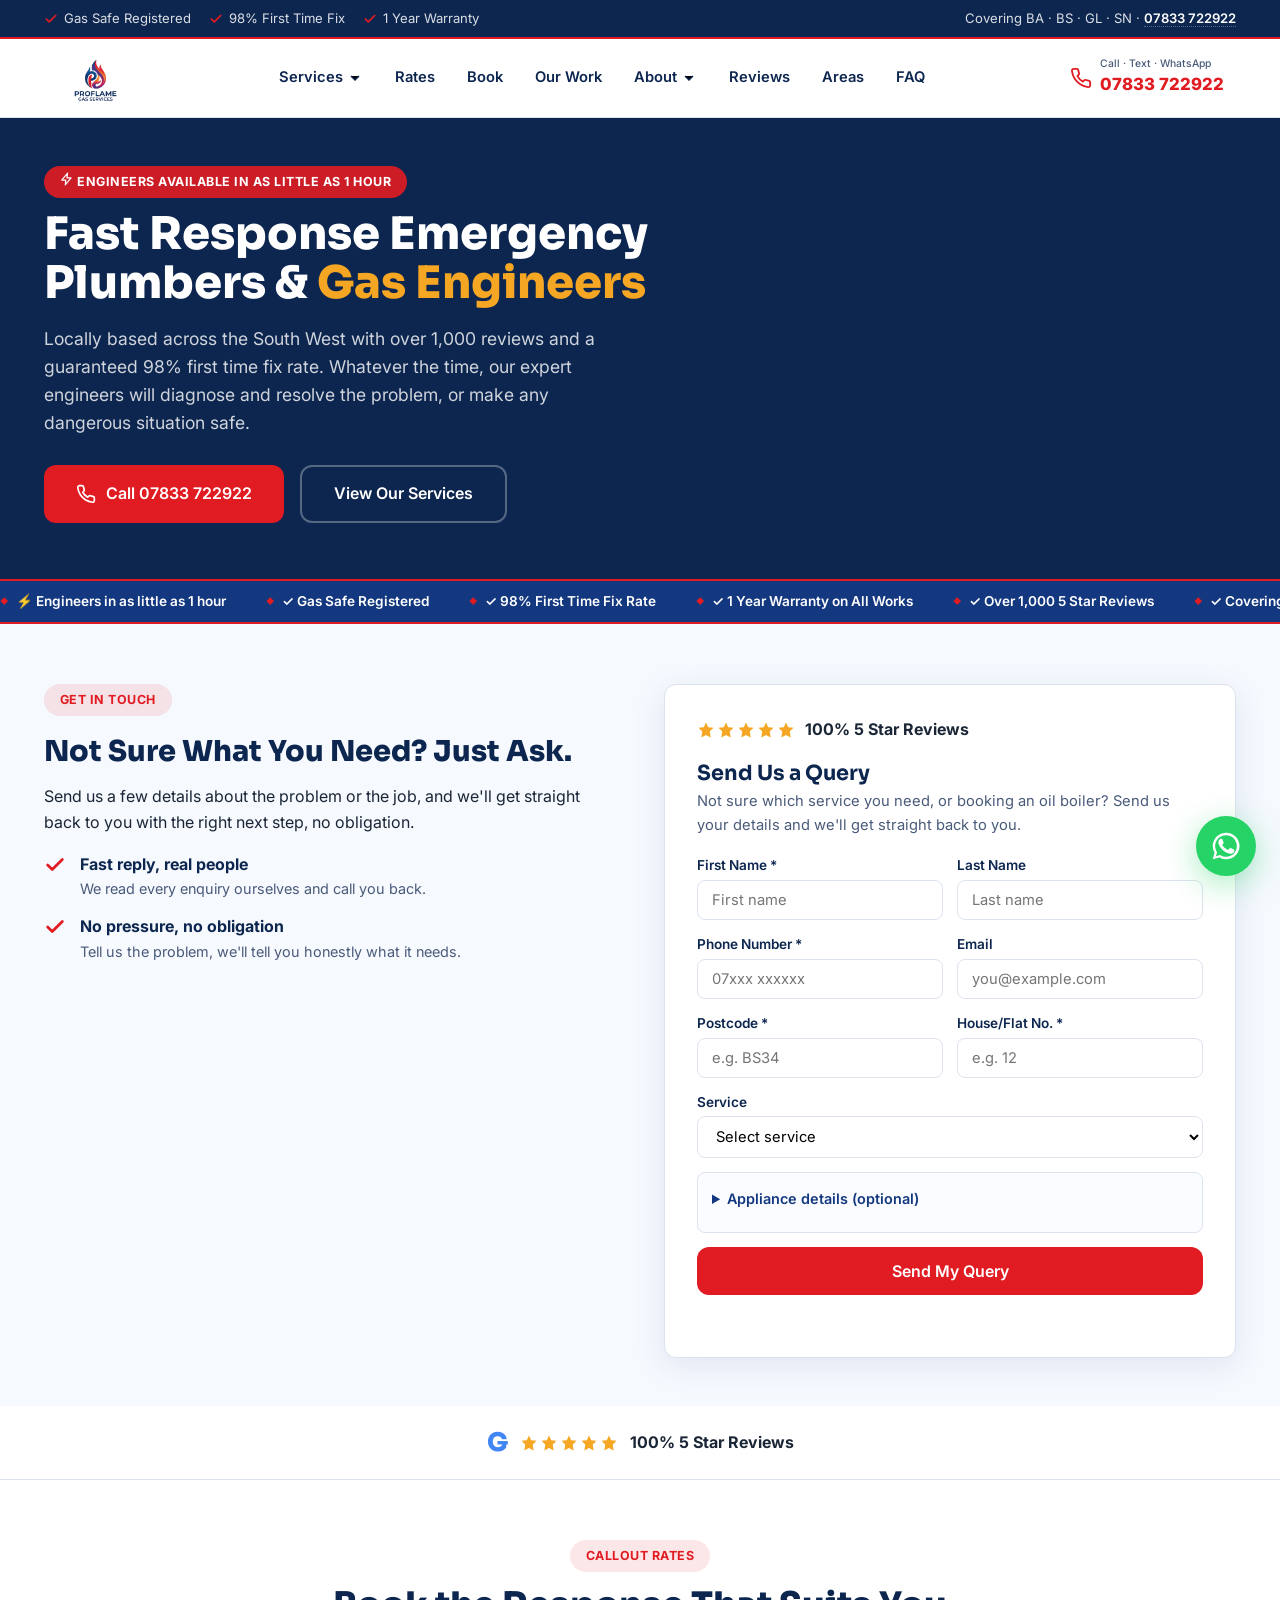
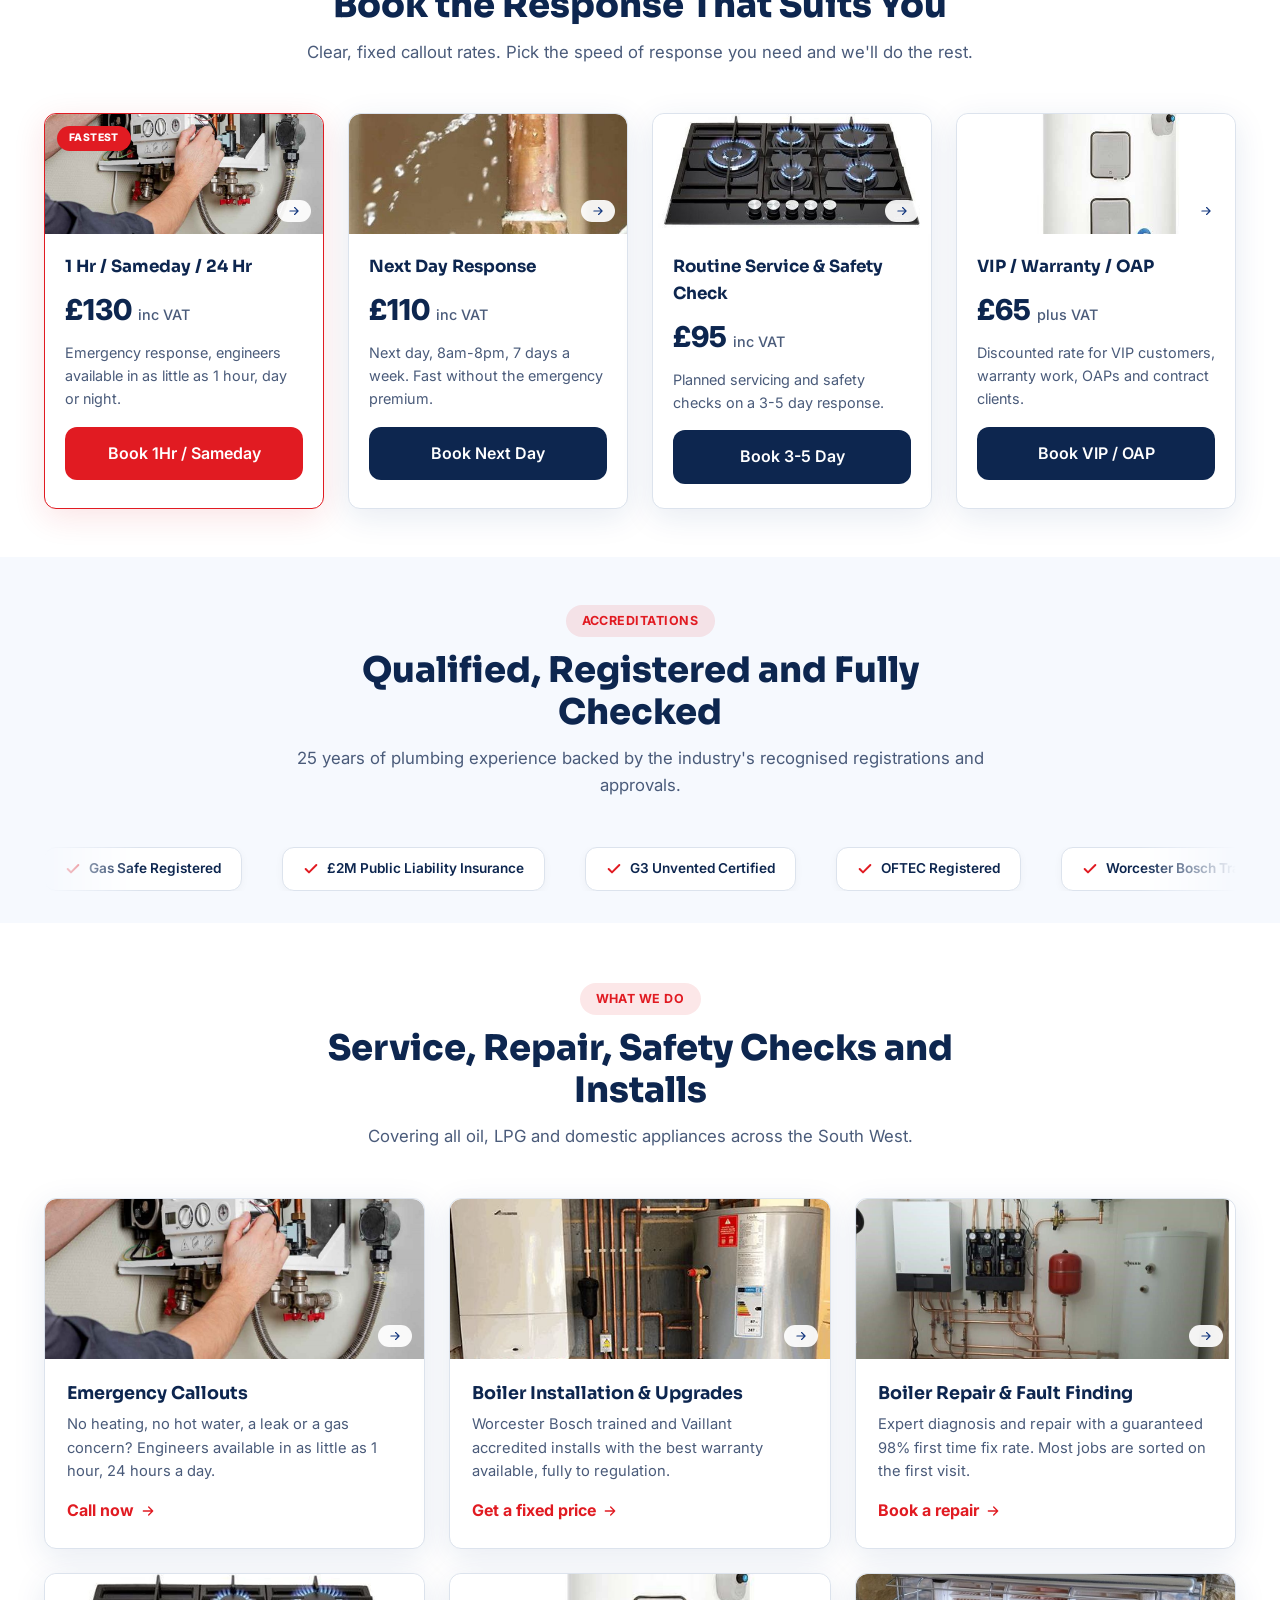
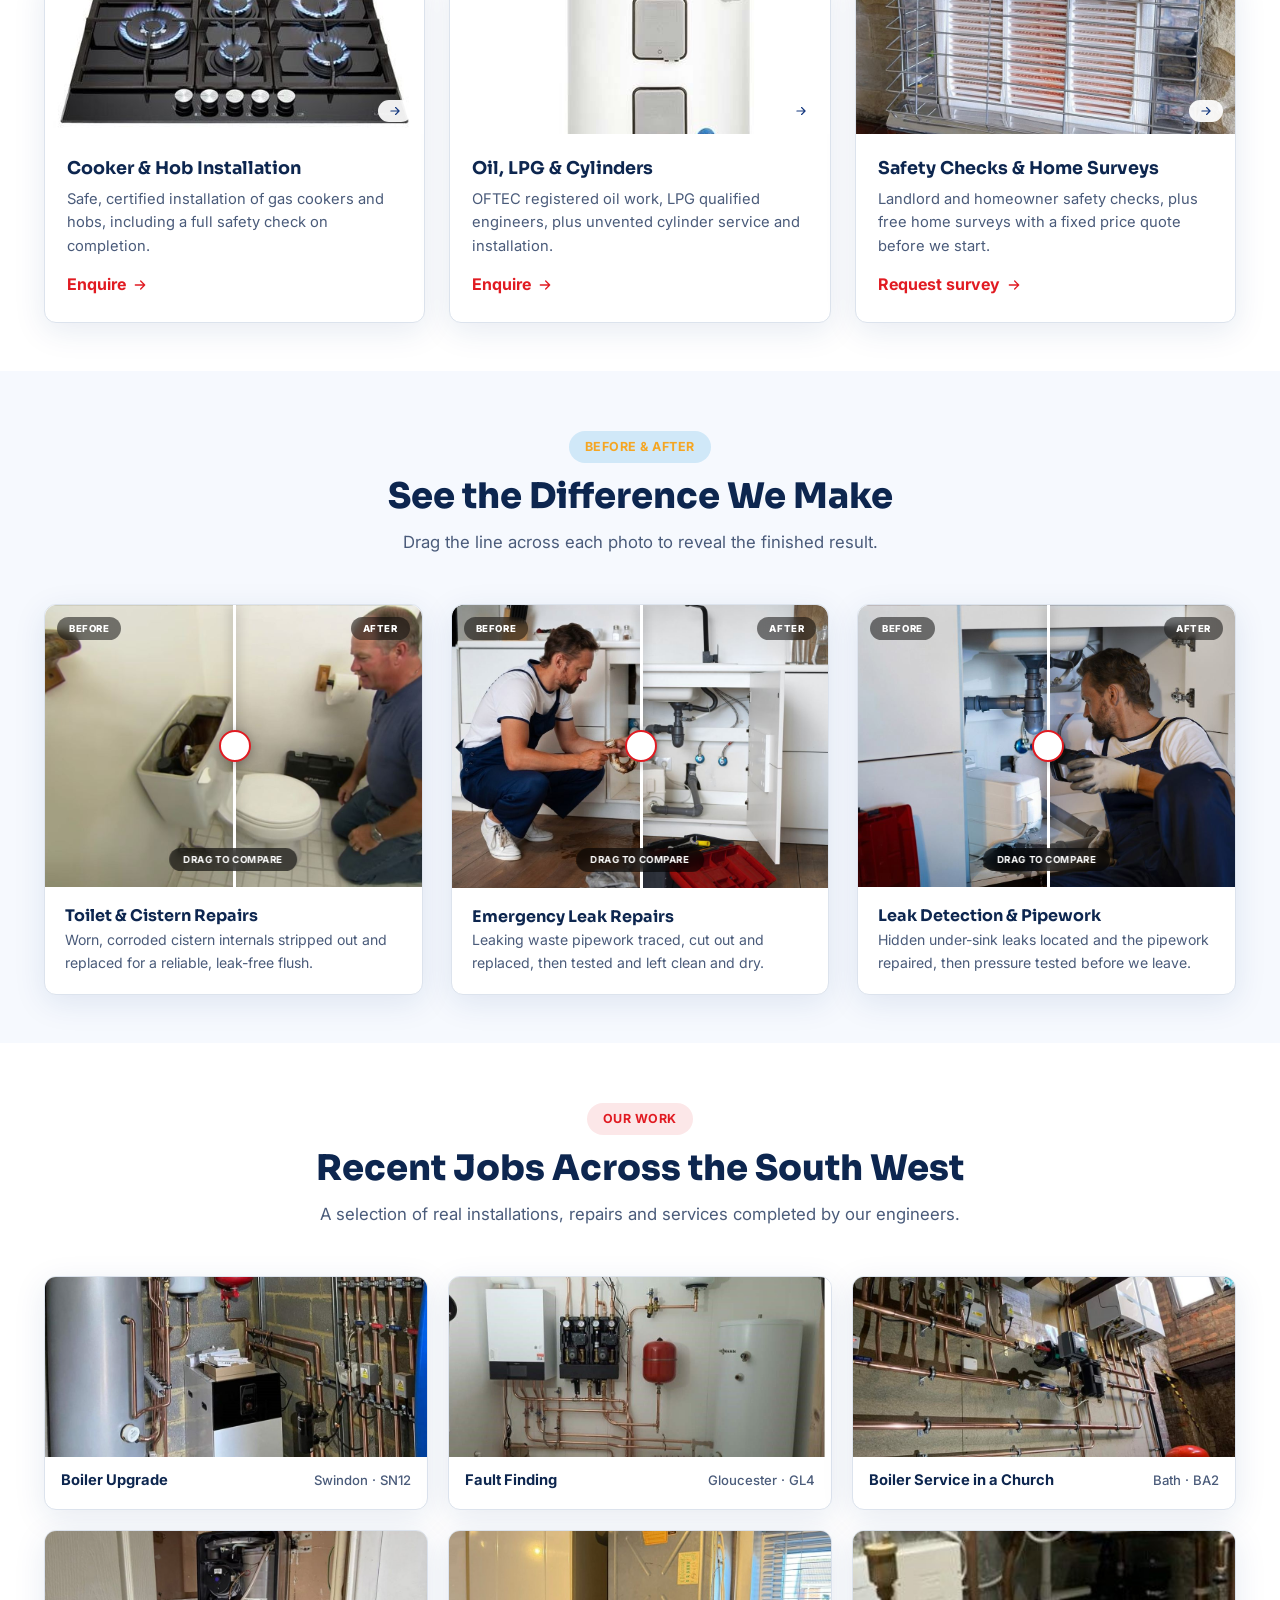
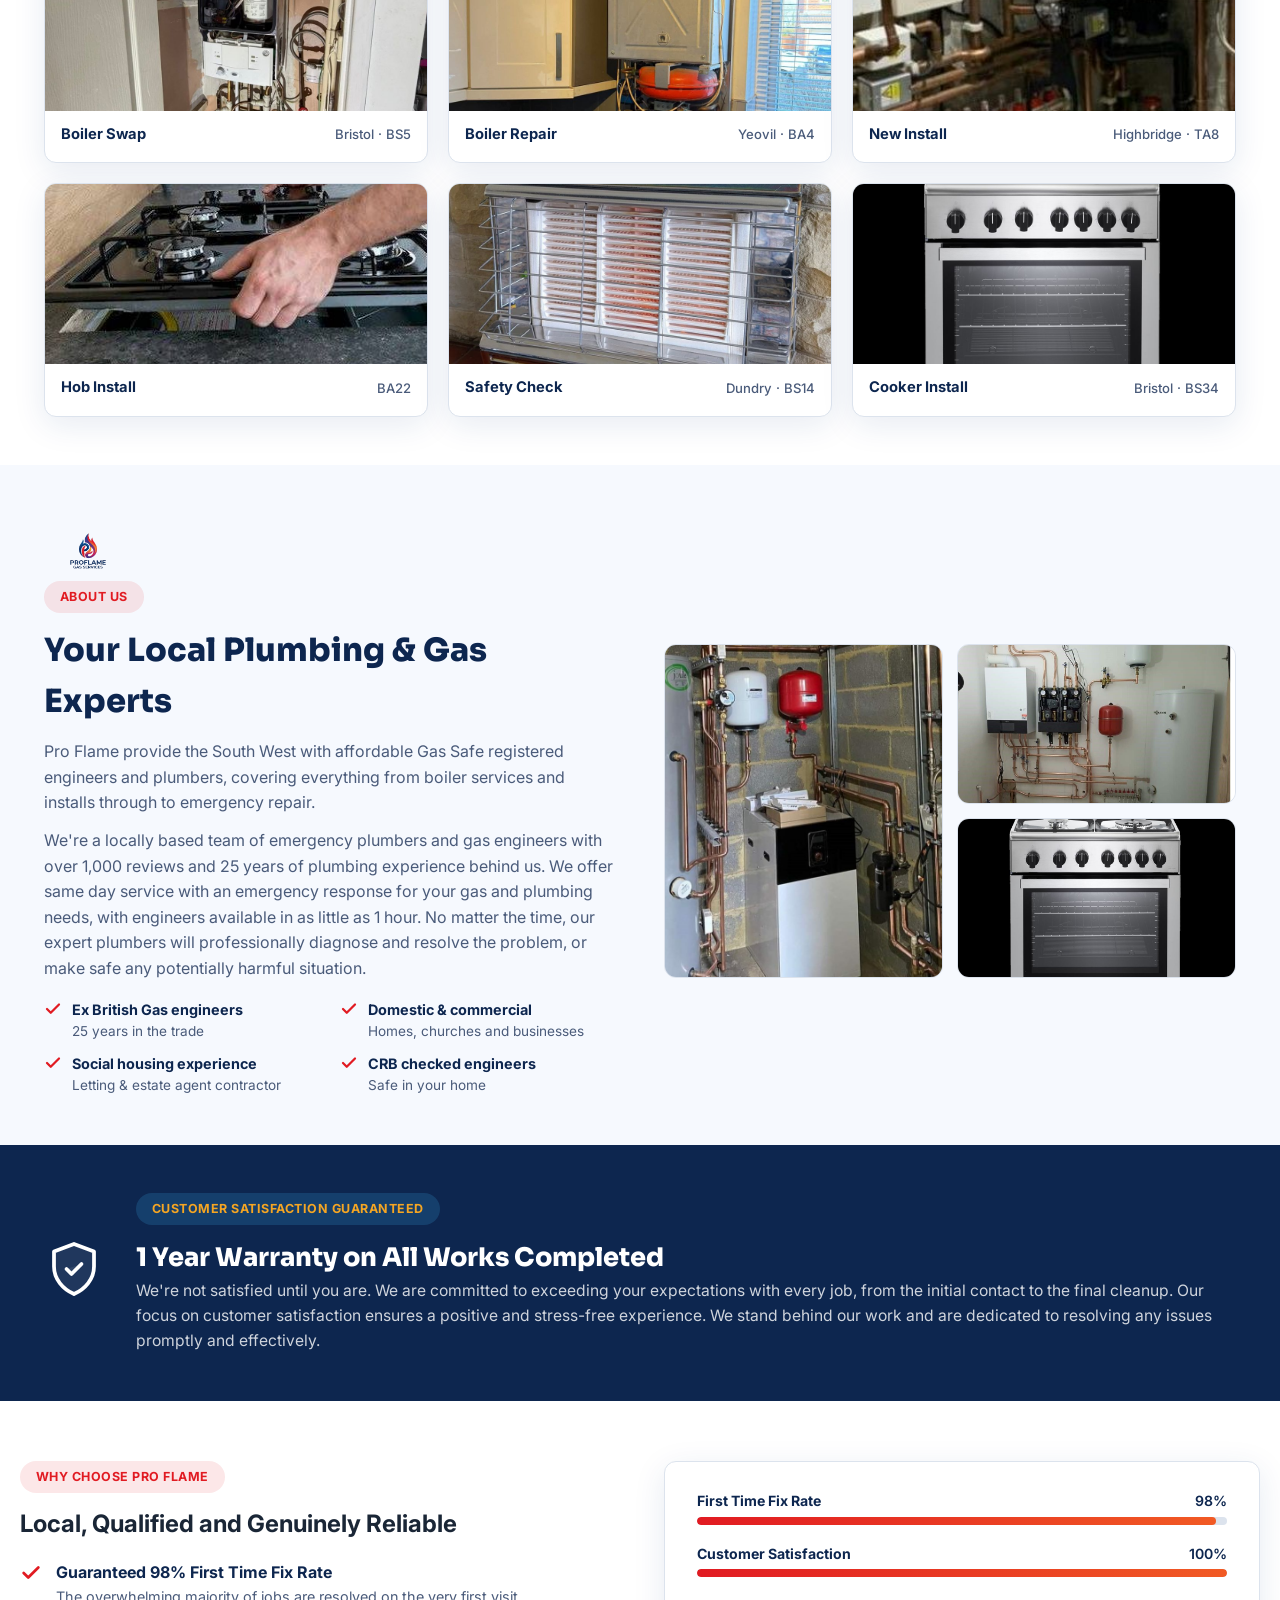
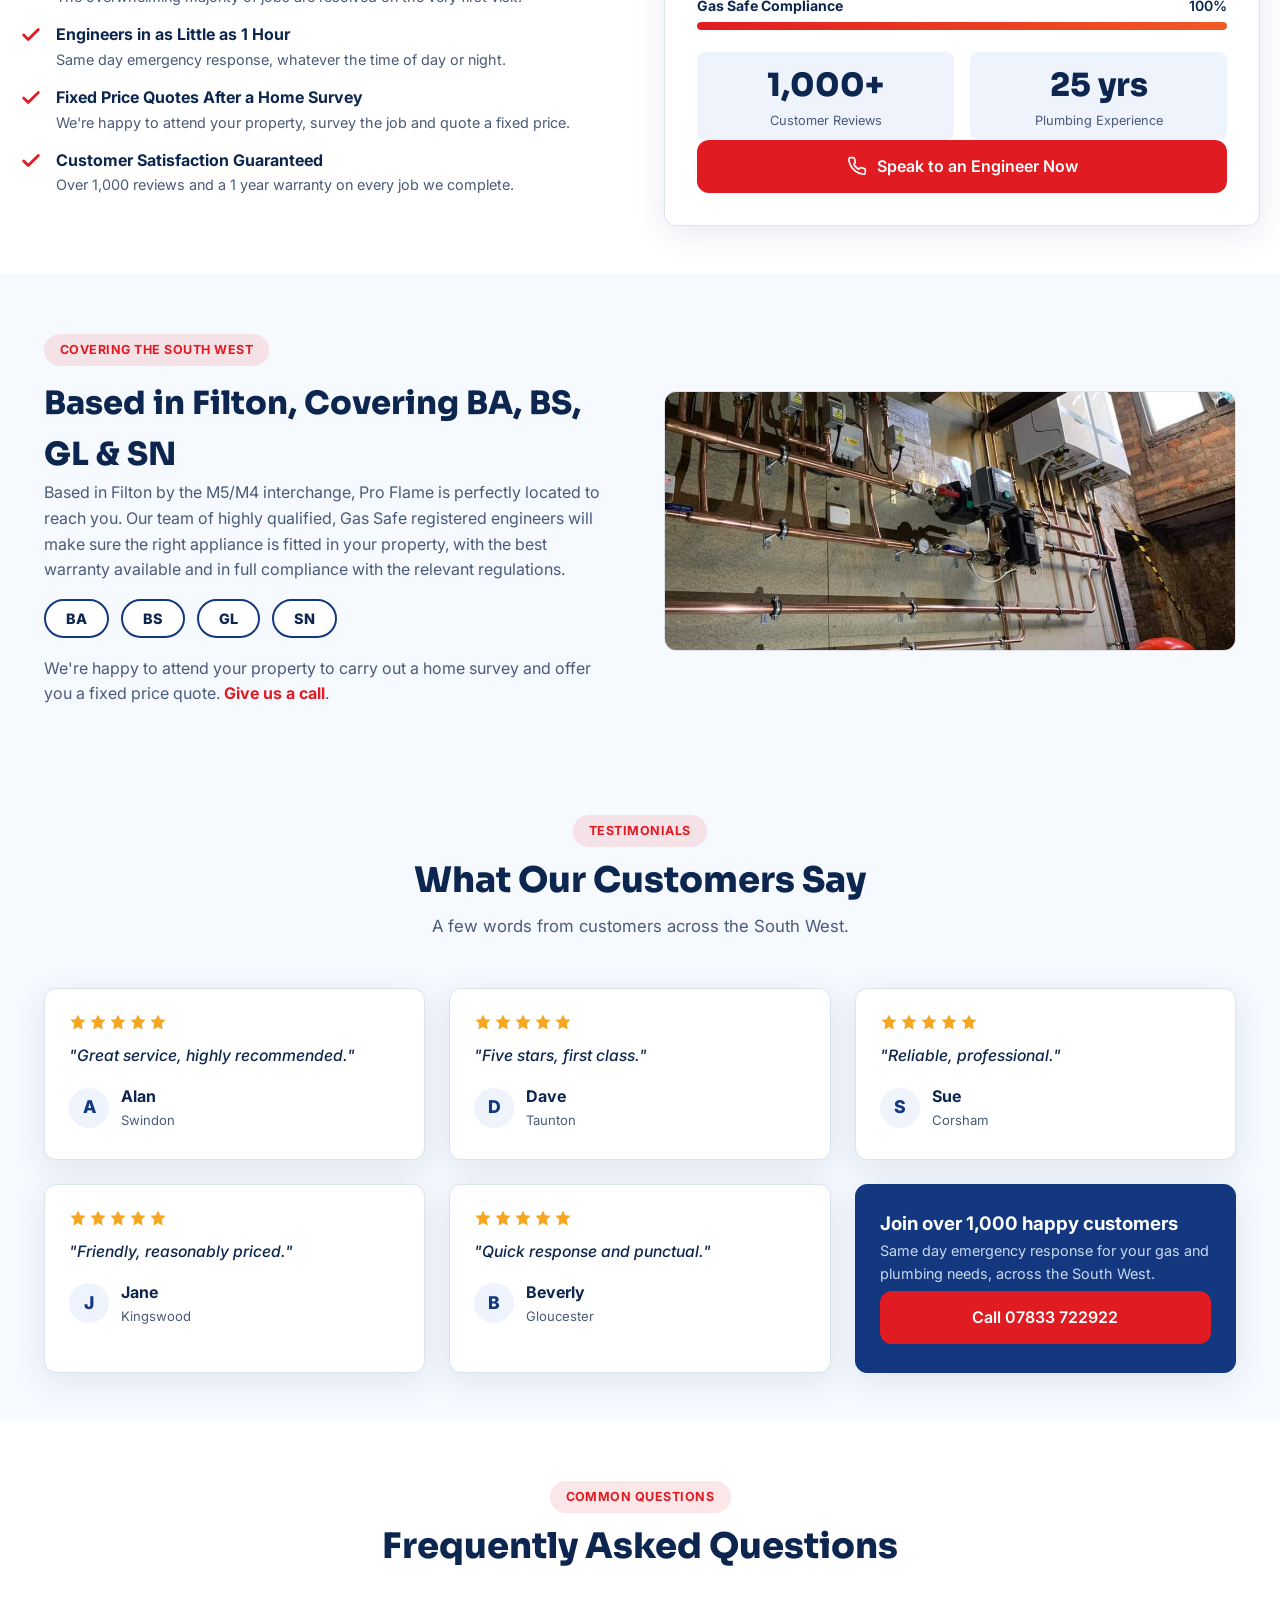
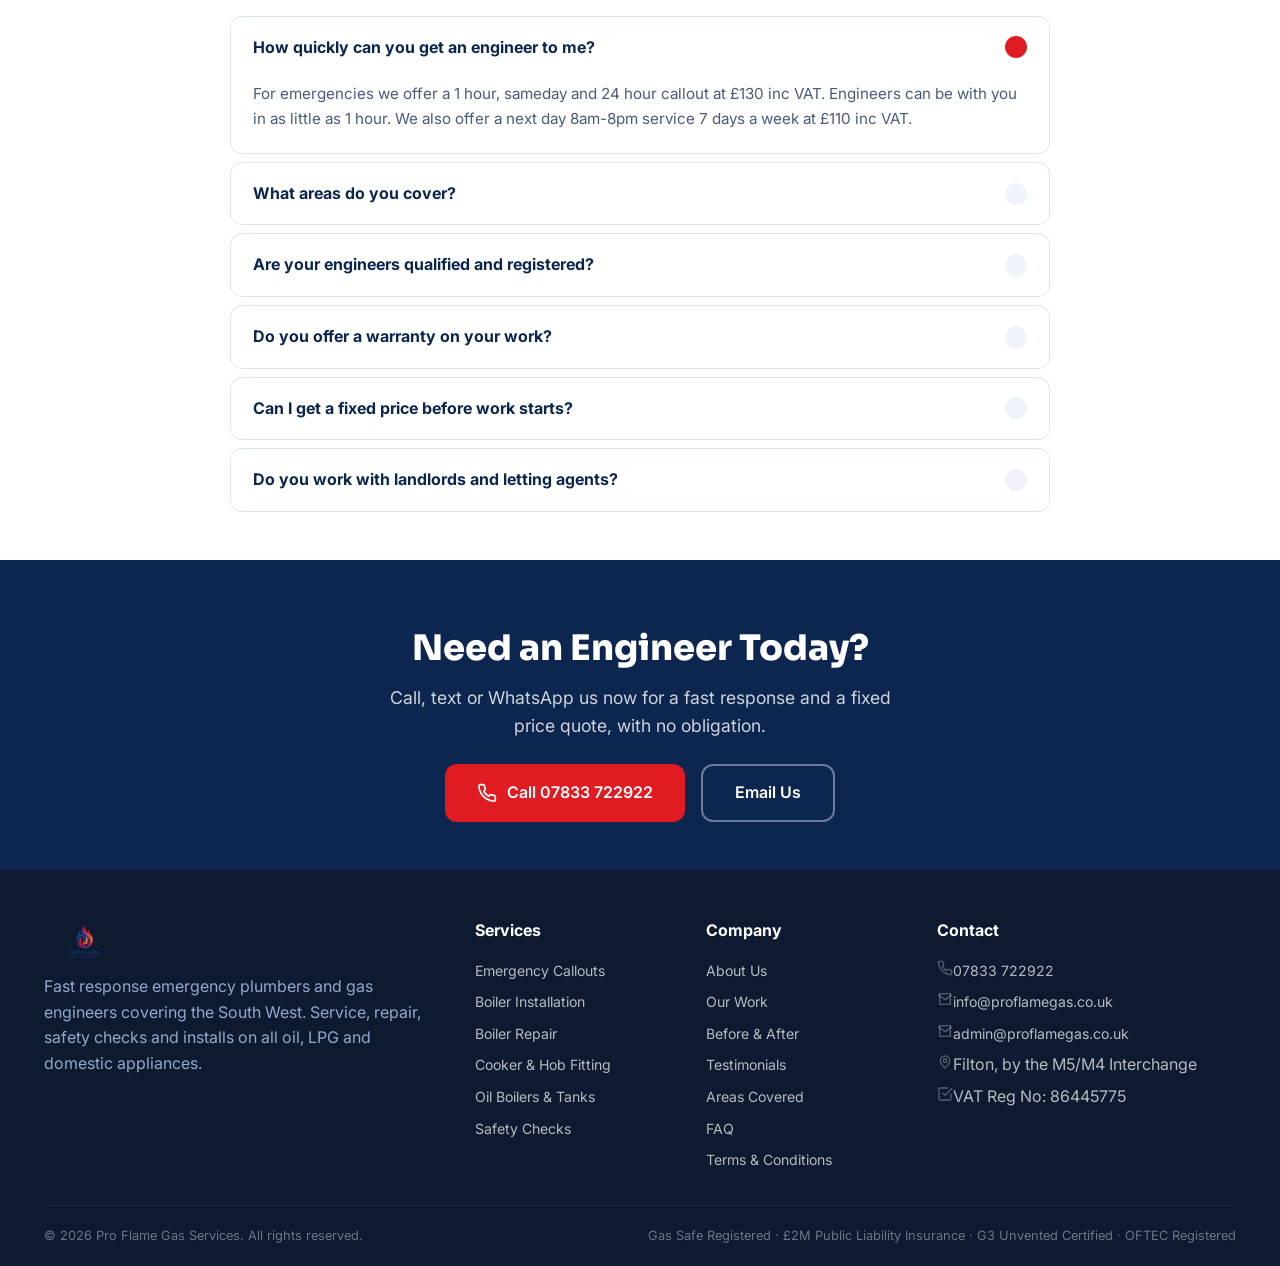
==== commit 3ec354cc: "Initial commit" ====
--- a/index.html
+++ b/index.html
@@ -1,896 +1,2735 @@
 <!DOCTYPE html>
 <html lang="en-GB">
 <head>
-<meta charset="UTF-8">
-<meta name="viewport" content="width=device-width, initial-scale=1.0">
-<title>Emergency Plumbers &amp; Gas Engineers | Pro Flame Gas Services South West | 1 Hour Callout</title>
-<meta name="description" content="Gas Safe registered emergency plumbers &amp; gas engineers covering BA, BS, GL &amp; SN. 1 hour callout from £130 inc VAT, 98% first time fix rate, 1 year warranty, over 1,000 reviews. Call 07833 722922.">
-<meta name="keywords" content="emergency plumber Bristol, gas engineer South West, boiler repair Bristol, Gas Safe engineer Filton, boiler installation Swindon, OFTEC registered, LPG engineer, emergency plumber BA BS GL SN">
-<link rel="canonical" href="https://www.proflamegas.co.uk/">
-<meta property="og:type" content="business.business">
-<meta property="og:title" content="Pro Flame Gas Services | Emergency Plumbers &amp; Gas Engineers, South West">
-<meta property="og:description" content="1 hour emergency callout. Gas Safe registered. 98% first time fix rate. 1 year warranty on all works. Covering BA, BS, GL, SN.">
-<meta property="og:url" content="https://www.proflamegas.co.uk/">
-<meta property="og:image" content="https://www.proflamegas.co.uk/pix/LogoSq.jpg">
-<meta property="og:locale" content="en_GB">
-<meta name="robots" content="index, follow">
-<meta name="theme-color" content="#14387f">
-<link rel="icon" href="assets/proflame-logo.jpg">
-<link rel="preconnect" href="https://fonts.googleapis.com">
-<link rel="preconnect" href="https://fonts.gstatic.com" crossorigin>
-<link href="https://fonts.googleapis.com/css2?family=Sora:wght@600;700;800&family=Inter:wght@400;500;600;700&display=swap" rel="stylesheet">
-<link rel="stylesheet" href="assets/site.css?v=20260819b">
-<style>
-  /* Collapsible mobile nav */
-  .mobile-nav .mn-group{position:relative;border-bottom:1px solid var(--border);}
-  .mobile-nav .mn-parent{
-    width:100%;display:flex;align-items:center;justify-content:space-between;
-    background:none;border:none;padding:13px 16px;font-weight:600;color:var(--navy-deep);
-    font-size:0.98rem;cursor:pointer;font-family:'Inter',sans-serif;text-align:left;
-  }
-  .mobile-nav .mn-parent:hover{background:var(--blue-soft);}
-  .mn-caret{width:14px;height:14px;stroke:var(--navy);stroke-width:2.4;fill:none;
-    stroke-linecap:round;stroke-linejoin:round;transition:transform .2s;}
-  .mn-group.open .mn-caret{transform:rotate(180deg);}
-  .mn-submenu{display:none;background:#f8fafd;padding:6px 8px;}
-  .mn-group.open .mn-submenu{display:block;}
-  .mn-submenu a{
-    display:block;padding:10px 16px;margin-left:20px;border-radius:8px;
-    font-size:0.9rem;color:var(--muted);
-  }
-  .mn-submenu a:hover{background:var(--blue-soft);color:var(--red);}
-  .mn-submenu a:last-child{margin-bottom:4px;}
-</style>
-<script type="application/ld+json">
-{
-  "@context": "https://schema.org",
-  "@type": "Plumber",
-  "name": "Pro Flame Gas Services",
-  "image": "https://www.proflamegas.co.uk/pix/LogoSq.jpg",
-  "telephone": "+447833722922",
-  "email": "info@proflamegas.co.uk",
-  "url": "https://www.proflamegas.co.uk",
-  "priceRange": "££",
-  "vatID": "86445775",
-  "areaServed": ["BA postcode area","BS postcode area","GL postcode area","SN postcode area"],
-  "address": {
-    "@type": "PostalAddress",
-    "addressLocality": "Filton",
-    "addressRegion": "South Gloucestershire",
-    "addressCountry": "GB"
-  },
-  "openingHoursSpecification": {
-    "@type": "OpeningHoursSpecification",
-    "dayOfWeek": ["Monday","Tuesday","Wednesday","Thursday","Friday","Saturday","Sunday"],
-    "opens": "00:00", "closes": "23:59"
-  },
-  "hasCredential": [
-    "Gas Safe Registered","£2M Public Liability Insurance","G3 Unvented Certified","OFTEC Registered",
-    "Worcester Bosch Trained and Approved","Vaillant Accredited Installer","LPG Qualified",
-    "CRB Checked Engineers","Waste Carriers Licence"
-  ],
-  "aggregateRating": {"@type":"AggregateRating","ratingValue":"5","reviewCount":"1000"}
-}
-</script>
+    <meta charset="UTF-8" />
+    <meta name="viewport" content="width=device-width, initial-scale=1.0" />
+    <title>Emergency Plumbers &amp; Gas Engineers | Pro Flame Gas Services South West | 1 Hour Callout</title>
+    <meta name="description" content="Gas Safe registered emergency plumbers &amp; gas engineers covering BA, BS, GL &amp; SN. 1 hour callout from £130 inc VAT, 98% first time fix rate, 1 year warranty, over 1,000 reviews. Call 07833 722922." />
+    <meta name="keywords" content="emergency plumber Bristol, gas engineer South West, boiler repair Bristol, Gas Safe engineer Filton, boiler installation Swindon, OFTEC registered, LPG engineer, emergency plumber BA BS GL SN" />
+    <link rel="canonical" href="https://www.proflamegas.co.uk/" />
+    <meta property="og:type" content="business.business" />
+    <meta property="og:title" content="Pro Flame Gas Services | Emergency Plumbers &amp; Gas Engineers, South West" />
+    <meta property="og:description" content="1 hour emergency callout. Gas Safe registered. 98% first time fix rate. 1 year warranty on all works. Covering BA, BS, GL, SN." />
+    <meta property="og:url" content="https://www.proflamegas.co.uk/" />
+    <meta property="og:image" content="https://www.proflamegas.co.uk/pix/LogoSq.jpg" />
+    <meta property="og:locale" content="en_GB" />
+    <meta name="robots" content="index, follow" />
+    <meta name="theme-color" content="#14387f" />
+    <link rel="icon" href="assets/proflame-logo.jpg" />
+    <link rel="preconnect" href="https://fonts.googleapis.com" />
+    <link rel="preconnect" href="https://fonts.gstatic.com" crossorigin />
+    <link href="https://fonts.googleapis.com/css2?family=Sora:wght@600;700;800&family=Inter:wght@400;500;600;700;800&display=swap" rel="stylesheet" />
+
+    <style>
+        /* ===== RESET & VARIABLES ===== */
+        * {
+            margin: 0;
+            padding: 0;
+            box-sizing: border-box;
+        }
+        :root {
+            --navy: #14387f;
+            --navy-deep: #0d264f;
+            --red: #e11b22;
+            --red-dark: #b8161c;
+            --flame-light: #f5a623;
+            --blue-soft: #eef3fc;
+            --bg: #f6f9fe;
+            --muted: #4a5b7a;
+            --border: #dce3ed;
+            --radius: 12px;
+            --radius-sm: 8px;
+            --shadow: 0 8px 32px rgba(20, 56, 127, 0.10);
+            --shadow-hover: 0 12px 48px rgba(20, 56, 127, 0.18);
+            --transition: 0.25s ease;
+        }
+        html {
+            scroll-behavior: smooth;
+        }
+        body {
+            font-family: 'Inter', sans-serif;
+            background: #fff;
+            color: #1a2636;
+            line-height: 1.6;
+        }
+        img {
+            max-width: 100%;
+            display: block;
+        }
+        a {
+            text-decoration: none;
+            color: inherit;
+        }
+        .wrap {
+            max-width: 1240px;
+            margin: 0 auto;
+            padding: 0 24px;
+        }
+        .icon {
+            width: 20px;
+            height: 20px;
+            flex-shrink: 0;
+            fill: none;
+            stroke: currentColor;
+            stroke-width: 2;
+            stroke-linecap: round;
+            stroke-linejoin: round;
+        }
+        .btn {
+            display: inline-flex;
+            align-items: center;
+            gap: 10px;
+            padding: 14px 32px;
+            border-radius: var(--radius);
+            font-weight: 600;
+            font-size: 1rem;
+            border: none;
+            cursor: pointer;
+            transition: var(--transition);
+            font-family: 'Inter', sans-serif;
+            background: var(--navy);
+            color: #fff;
+        }
+        .btn:hover {
+            transform: translateY(-2px);
+            box-shadow: var(--shadow-hover);
+        }
+        .btn-primary {
+            background: var(--red);
+            color: #fff;
+        }
+        .btn-primary:hover {
+            background: var(--red-dark);
+        }
+        .btn-ghost {
+            background: transparent;
+            color: var(--navy);
+            border: 2px solid var(--navy);
+        }
+        .btn-ghost:hover {
+            background: var(--navy);
+            color: #fff;
+        }
+        .btn-block {
+            width: 100%;
+            justify-content: center;
+        }
+        .btn-navy {
+            background: var(--navy-deep);
+            color: #fff;
+        }
+        .btn-navy:hover {
+            background: var(--navy);
+        }
+        .eyebrow {
+            display: inline-block;
+            background: rgba(225, 27, 34, 0.10);
+            color: var(--red);
+            font-weight: 700;
+            font-size: 0.78rem;
+            letter-spacing: 0.04em;
+            text-transform: uppercase;
+            padding: 6px 16px;
+            border-radius: 40px;
+            margin-bottom: 12px;
+        }
+        .section-head {
+            text-align: center;
+            max-width: 720px;
+            margin: 0 auto 48px;
+        }
+        .section-head h2 {
+            font-family: 'Sora', sans-serif;
+            font-size: 2.2rem;
+            font-weight: 800;
+            color: var(--navy-deep);
+            line-height: 1.2;
+            margin-bottom: 12px;
+        }
+        .section-head p {
+            color: var(--muted);
+            font-size: 1.05rem;
+        }
+
+        /* ===== TOP BAR ===== */
+        .topbar {
+            background: var(--navy-deep);
+            color: rgba(255, 255, 255, 0.85);
+            font-size: 0.82rem;
+            padding: 8px 0;
+            border-bottom: 2px solid var(--red);
+        }
+        .topbar .wrap {
+            display: flex;
+            justify-content: space-between;
+            align-items: center;
+            flex-wrap: wrap;
+            gap: 6px 16px;
+        }
+        .topbar .badges {
+            display: flex;
+            gap: 18px;
+            flex-wrap: wrap;
+        }
+        .topbar .badges span {
+            display: inline-flex;
+            align-items: center;
+            gap: 6px;
+        }
+        .topbar .badges .icon {
+            width: 14px;
+            height: 14px;
+            stroke: var(--red);
+            stroke-width: 3;
+        }
+        .topbar a {
+            color: #fff;
+            font-weight: 600;
+            border-bottom: 1px dotted rgba(255, 255, 255, 0.3);
+        }
+        .topbar a:hover {
+            border-bottom-color: #fff;
+        }
+
+        /* ===== HEADER / NAVBAR — STICKY ===== */
+        header.site {
+            position: sticky;
+            top: 0;
+            z-index: 1000;
+            background: #fff;
+            border-bottom: 1px solid var(--border);
+            transition: box-shadow 0.3s, background 0.3s;
+        }
+        header.site.scrolled {
+            box-shadow: 0 4px 24px rgba(20, 56, 127, 0.08);
+            background: rgba(255, 255, 255, 0.97);
+            backdrop-filter: blur(6px);
+        }
+        .header-inner {
+            display: flex;
+            align-items: center;
+            justify-content: space-between;
+            gap: 16px;
+            padding: 10px 0;
+            min-height: 78px;
+        }
+
+        /* — Logo — */
+        .logo img {
+            display: block;
+            height: 56px;
+            width: auto;
+            transition: height 0.3s;
+        }
+        header.site.scrolled .logo img {
+            height: 44px;
+        }
+
+        /* — Main nav (desktop) — */
+        nav.main {
+            display: flex;
+            align-items: center;
+            gap: 4px;
+        }
+        nav.main>a,
+        nav.main .nav-item>a {
+            padding: 8px 14px;
+            font-weight: 600;
+            font-size: 0.92rem;
+            color: var(--navy-deep);
+            border-radius: var(--radius-sm);
+            transition: var(--transition);
+            display: flex;
+            align-items: center;
+            gap: 4px;
+            position: relative;
+        }
+        nav.main>a:hover,
+        nav.main .nav-item>a:hover {
+            background: var(--blue-soft);
+            color: var(--red);
+        }
+        .nav-caret {
+            width: 16px;
+            height: 16px;
+            stroke: currentColor;
+            stroke-width: 2.2;
+        }
+
+        /* — Dropdown — */
+        .nav-item {
+            position: relative;
+        }
+        .nav-drop {
+            position: absolute;
+            top: calc(100% + 6px);
+            left: 0;
+            min-width: 220px;
+            background: #fff;
+            border-radius: var(--radius);
+            box-shadow: var(--shadow);
+            padding: 8px 0;
+            opacity: 0;
+            visibility: hidden;
+            transform: translateY(6px);
+            transition: var(--transition);
+            border: 1px solid var(--border);
+            pointer-events: none;
+            z-index: 100;
+        }
+        .nav-item:hover .nav-drop {
+            opacity: 1;
+            visibility: visible;
+            transform: translateY(0);
+            pointer-events: auto;
+        }
+        .nav-drop a {
+            display: flex;
+            align-items: center;
+            gap: 10px;
+            padding: 10px 18px;
+            font-size: 0.88rem;
+            color: var(--navy-deep);
+            transition: var(--transition);
+            border-left: 3px solid transparent;
+        }
+        .nav-drop a:hover {
+            background: var(--blue-soft);
+            color: var(--red);
+            border-left-color: var(--red);
+        }
+        .nav-drop .icon {
+            width: 16px;
+            height: 16px;
+            opacity: 0.6;
+        }
+
+        /* — Header CTA — */
+        .header-cta {
+            display: flex;
+            align-items: center;
+            gap: 12px;
+            flex-shrink: 0;
+        }
+        .header-phone {
+            display: flex;
+            align-items: center;
+            gap: 8px;
+            color: var(--navy-deep);
+            padding: 6px 12px;
+            border-radius: var(--radius-sm);
+            transition: var(--transition);
+        }
+        .header-phone:hover {
+            background: var(--blue-soft);
+        }
+        .header-phone .txt small {
+            display: block;
+            font-size: 0.65rem;
+            font-weight: 500;
+            color: var(--muted);
+            line-height: 1.2;
+        }
+        .header-phone .txt strong {
+            font-size: 1.05rem;
+            font-weight: 800;
+            color: var(--red);
+        }
+        .header-phone .icon {
+            stroke: var(--red);
+            width: 22px;
+            height: 22px;
+        }
+
+        /* — WhatsApp floating button — */
+        .whatsapp-float {
+            position: fixed;
+            bottom: 24px;
+            right: 24px;
+            z-index: 999;
+            width: 60px;
+            height: 60px;
+            background: #25D366;
+            border-radius: 50%;
+            display: flex;
+            align-items: center;
+            justify-content: center;
+            box-shadow: 0 8px 32px rgba(37, 211, 102, 0.4);
+            transition: transform 0.3s ease, box-shadow 0.3s ease;
+            animation: pulse-whatsapp 2.5s ease-in-out infinite;
+        }
+        .whatsapp-float:hover {
+            transform: scale(1.08);
+            box-shadow: 0 12px 48px rgba(37, 211, 102, 0.55);
+        }
+        .whatsapp-float .icon {
+            width: 32px;
+            height: 32px;
+            stroke: none;
+            fill: #fff;
+        }
+        @keyframes pulse-whatsapp {
+            0% {
+                box-shadow: 0 0 0 0 rgba(37, 211, 102, 0.4);
+            }
+            70% {
+                box-shadow: 0 0 0 16px rgba(37, 211, 102, 0);
+            }
+            100% {
+                box-shadow: 0 0 0 0 rgba(37, 211, 102, 0);
+            }
+        }
+        @media (max-width: 600px) {
+            .whatsapp-float {
+                width: 52px;
+                height: 52px;
+                bottom: 16px;
+                right: 16px;
+            }
+            .whatsapp-float .icon {
+                width: 28px;
+                height: 28px;
+            }
+        }
+
+        /* — Hamburger (mobile) — */
+        .nav-toggle {
+            display: none;
+            flex-direction: column;
+            gap: 5px;
+            background: none;
+            border: none;
+            padding: 6px 4px;
+            cursor: pointer;
+            width: 34px;
+            height: 34px;
+            justify-content: center;
+            align-items: center;
+            border-radius: 6px;
+            transition: background 0.2s;
+        }
+        .nav-toggle:hover {
+            background: var(--blue-soft);
+        }
+        .nav-toggle span {
+            display: block;
+            width: 26px;
+            height: 2.5px;
+            background: var(--navy-deep);
+            border-radius: 4px;
+            transition: var(--transition);
+            transform-origin: center;
+        }
+        .nav-toggle[aria-expanded="true"] span:nth-child(1) {
+            transform: translateY(7px) rotate(45deg);
+        }
+        .nav-toggle[aria-expanded="true"] span:nth-child(2) {
+            opacity: 0;
+            transform: scaleX(0);
+        }
+        .nav-toggle[aria-expanded="true"] span:nth-child(3) {
+            transform: translateY(-7px) rotate(-45deg);
+        }
+
+        /* ===== MOBILE NAV ===== */
+        .mobile-nav {
+            display: none;
+            background: #fff;
+            border-top: 1px solid var(--border);
+            padding: 8px 0 16px;
+            flex-direction: column;
+        }
+        .mobile-nav.open {
+            display: flex;
+        }
+        .mobile-nav a {
+            padding: 12px 16px;
+            font-weight: 600;
+            color: var(--navy-deep);
+            border-radius: var(--radius-sm);
+            transition: var(--transition);
+            font-size: 0.95rem;
+            border-left: 3px solid transparent;
+        }
+        .mobile-nav a:hover {
+            background: var(--blue-soft);
+            color: var(--red);
+            border-left-color: var(--red);
+        }
+        .mobile-nav .mn-group {
+            border-bottom: 1px solid var(--border);
+        }
+        .mobile-nav .mn-parent {
+            width: 100%;
+            display: flex;
+            align-items: center;
+            justify-content: space-between;
+            background: none;
+            border: none;
+            padding: 13px 16px;
+            font-weight: 700;
+            color: var(--navy-deep);
+            font-size: 0.98rem;
+            cursor: pointer;
+            font-family: 'Inter', sans-serif;
+            text-align: left;
+            border-radius: var(--radius-sm);
+            transition: var(--transition);
+        }
+        .mobile-nav .mn-parent:hover {
+            background: var(--blue-soft);
+        }
+        .mn-caret {
+            width: 18px;
+            height: 18px;
+            stroke: var(--navy);
+            stroke-width: 2.4;
+            fill: none;
+            stroke-linecap: round;
+            stroke-linejoin: round;
+            transition: transform 0.25s;
+        }
+        .mn-group.open .mn-caret {
+            transform: rotate(180deg);
+        }
+        .mn-submenu {
+            display: none;
+            background: var(--blue-soft);
+            padding: 6px 8px 10px;
+            border-radius: var(--radius-sm);
+            margin: 0 8px 8px;
+        }
+        .mn-group.open .mn-submenu {
+            display: block;
+        }
+        .mn-submenu a {
+            display: block;
+            padding: 10px 16px;
+            margin-left: 20px;
+            border-radius: var(--radius-sm);
+            font-size: 0.9rem;
+            color: var(--muted);
+            font-weight: 500;
+            border-left: 2px solid transparent;
+        }
+        .mn-submenu a:hover {
+            background: #fff;
+            color: var(--red);
+            border-left-color: var(--red);
+        }
+        .mn-call {
+            background: var(--red);
+            color: #fff !important;
+            text-align: center;
+            font-weight: 800;
+            margin-top: 8px;
+            border-radius: var(--radius) !important;
+            padding: 14px !important;
+            border-left: none !important;
+        }
+        .mn-call:hover {
+            background: var(--red-dark) !important;
+            color: #fff !important;
+        }
+
+        /* ===== RESPONSIVE ===== */
+        @media (max-width: 1220px) {
+            nav.main {
+                display: none;
+            }
+            .nav-toggle {
+                display: flex;
+            }
+            .header-phone .txt {
+                display: none;
+            }
+            .logo img {
+                height: 40px;
+            }
+            header.site.scrolled .logo img {
+                height: 36px;
+            }
+        }
+        @media (max-width: 640px) {
+            .topbar .badges span:nth-child(2),
+            .topbar .badges span:nth-child(3) {
+                display: none;
+            }
+            .topbar .wrap {
+                justify-content: center;
+                font-size: 0.75rem;
+            }
+            .logo img {
+                height: 34px;
+            }
+            header.site.scrolled .logo img {
+                height: 30px;
+            }
+            .section-head h2 {
+                font-size: 1.6rem;
+            }
+            .header-inner {
+                min-height: 62px;
+                padding: 6px 0;
+            }
+        }
+        @media (max-width: 400px) {
+            .topbar .badges span:first-child {
+                font-size: 0.7rem;
+            }
+            .logo img {
+                height: 28px;
+            }
+        }
+
+        /* ===== BUTTON / CARD CORNER FIX — rounded, not circular ===== */
+        .btn,
+        .btn-pill,
+        .btn-primary,
+        .btn-ghost,
+        .btn-navy,
+        .tier-card,
+        .service-card,
+        .work-card,
+        .testi-card,
+        .ba-card,
+        .faq-item,
+        .lead-card,
+        .stat-panel,
+        .accred-item,
+        .coverage-photo img,
+        .about-photos img {
+            border-radius: var(--radius) !important;
+        }
+        .btn-pill {
+            border-radius: 40px !important;
+        }
+        .ba-compare {
+            border-radius: var(--radius) !important;
+            overflow: hidden;
+        }
+        .tier-photo {
+            border-radius: var(--radius) var(--radius) 0 0 !important;
+        }
+        .service-photo {
+            border-radius: var(--radius) var(--radius) 0 0 !important;
+        }
+        .nav-drop {
+            border-radius: var(--radius) !important;
+        }
+
+        /* ===== QUOTE BAND ===== */
+        .quote-band {
+            padding: 60px 0 48px;
+            background: var(--bg);
+        }
+        .quote-grid {
+            display: grid;
+            grid-template-columns: 1fr 1fr;
+            gap: 48px;
+            align-items: start;
+        }
+        .quote-grid h2 {
+            font-family: 'Sora', sans-serif;
+            font-size: 1.8rem;
+            font-weight: 800;
+            color: var(--navy-deep);
+            margin-bottom: 10px;
+        }
+        .lead-card {
+            background: #fff;
+            padding: 32px;
+            border-radius: var(--radius) !important;
+            box-shadow: var(--shadow);
+            border: 1px solid var(--border);
+        }
+        .lead-card h3 {
+            font-family: 'Sora', sans-serif;
+            font-size: 1.3rem;
+            color: var(--navy-deep);
+        }
+        .lead-card .sub {
+            color: var(--muted);
+            margin-bottom: 18px;
+            font-size: 0.92rem;
+        }
+        .lead-form {
+            display: grid;
+            grid-template-columns: 1fr 1fr;
+            gap: 14px;
+        }
+        .lead-form .field-full {
+            grid-column: 1 / -1;
+        }
+        .lead-form label {
+            font-weight: 600;
+            font-size: 0.85rem;
+            color: var(--navy-deep);
+            display: block;
+            margin-bottom: 3px;
+        }
+        .lead-form input,
+        .lead-form select,
+        .lead-form textarea {
+            width: 100%;
+            padding: 10px 14px;
+            border: 1.5px solid var(--border);
+            border-radius: var(--radius-sm);
+            font-family: 'Inter', sans-serif;
+            font-size: 0.92rem;
+            transition: var(--transition);
+            background: #fff;
+        }
+        .lead-form input:focus,
+        .lead-form select:focus,
+        .lead-form textarea:focus {
+            outline: none;
+            border-color: var(--navy);
+            box-shadow: 0 0 0 3px rgba(20, 56, 127, 0.10);
+        }
+        .lead-form select {
+            appearance: auto;
+        }
+        .lf-more {
+            grid-column: 1 / -1;
+            border: 1px solid var(--border);
+            border-radius: var(--radius-sm);
+            padding: 6px 14px 14px;
+            background: #fafcff;
+        }
+        .lf-more summary {
+            font-weight: 600;
+            color: var(--navy);
+            cursor: pointer;
+            padding: 8px 0;
+            font-size: 0.9rem;
+        }
+        .lf-more-grid {
+            display: grid;
+            grid-template-columns: 1fr 1fr;
+            gap: 12px;
+            margin-top: 8px;
+        }
+        .hp-field {
+            display: none !important;
+        }
+        .rating-row {
+            display: flex;
+            align-items: center;
+            gap: 10px;
+            margin-bottom: 14px;
+        }
+        .stars-mini {
+            display: flex;
+            gap: 2px;
+        }
+        .stars-mini .icon {
+            width: 18px;
+            height: 18px;
+            fill: #f5a623;
+            stroke: #f5a623;
+            stroke-width: 0;
+        }
+        .why-list {
+            display: flex;
+            flex-direction: column;
+            gap: 14px;
+            margin-top: 16px;
+        }
+        .why-item {
+            display: flex;
+            gap: 14px;
+            align-items: flex-start;
+        }
+        .why-item .check .icon {
+            width: 22px;
+            height: 22px;
+            stroke: var(--red);
+            stroke-width: 3;
+            fill: none;
+            flex-shrink: 0;
+            margin-top: 2px;
+        }
+        .why-item h3 {
+            font-size: 1rem;
+            font-weight: 700;
+            color: var(--navy-deep);
+        }
+        .why-item p {
+            color: var(--muted);
+            font-size: 0.9rem;
+        }
+        .form-status {
+            font-size: 0.9rem;
+            padding: 8px 0;
+        }
+        .form-status.ok {
+            color: #1a7a3a;
+        }
+        .form-status.err {
+            color: var(--red);
+        }
+
+        @media (max-width: 820px) {
+            .quote-grid {
+                grid-template-columns: 1fr;
+                gap: 28px;
+            }
+            .lead-form {
+                grid-template-columns: 1fr;
+            }
+            .lf-more-grid {
+                grid-template-columns: 1fr;
+            }
+        }
+
+        /* ===== GOOGLE BAR ===== */
+        .google-bar {
+            display: flex;
+            align-items: center;
+            justify-content: center;
+            gap: 12px;
+            padding: 16px 24px;
+            background: #fff;
+            border-bottom: 1px solid var(--border);
+            flex-wrap: wrap;
+        }
+        .g-logo {
+            font-family: 'Sora', sans-serif;
+            font-weight: 800;
+            font-size: 1.6rem;
+            color: #4285f4;
+        }
+
+        /* ===== TIERS / PRICING ===== */
+        .tiers {
+            padding: 60px 0 48px;
+            background: #fff;
+        }
+        .tier-grid {
+            display: grid;
+            grid-template-columns: repeat(4, 1fr);
+            gap: 24px;
+        }
+        .tier-card {
+            background: #fff;
+            border: 1px solid var(--border);
+            border-radius: var(--radius) !important;
+            overflow: hidden;
+            box-shadow: var(--shadow);
+            transition: var(--transition);
+        }
+        .tier-card:hover {
+            transform: translateY(-6px);
+            box-shadow: var(--shadow-hover);
+        }
+        .tier-card.featured {
+            border-color: var(--red);
+            box-shadow: 0 8px 32px rgba(225, 27, 34, 0.12);
+        }
+        .tier-photo {
+            height: 120px;
+            background-size: cover;
+            background-position: center;
+            position: relative;
+            border-radius: var(--radius) var(--radius) 0 0 !important;
+        }
+        .tier-flag {
+            position: absolute;
+            top: 12px;
+            left: 12px;
+            background: var(--red);
+            color: #fff;
+            font-size: 0.65rem;
+            font-weight: 800;
+            padding: 4px 12px;
+            border-radius: 40px;
+            letter-spacing: 0.04em;
+        }
+        .card-tab {
+            position: absolute;
+            bottom: 12px;
+            right: 12px;
+            background: rgba(255, 255, 255, 0.92);
+            border-radius: 40px;
+            padding: 4px 10px;
+            font-size: 0.7rem;
+            font-weight: 700;
+            color: var(--navy);
+            display: flex;
+            align-items: center;
+            gap: 4px;
+        }
+        .card-tab .icon {
+            width: 14px;
+            height: 14px;
+        }
+        .tier-body {
+            padding: 20px 20px 24px;
+        }
+        .tier-body h3 {
+            font-family: 'Sora', sans-serif;
+            font-size: 1.05rem;
+            color: var(--navy-deep);
+            margin-bottom: 4px;
+        }
+        .tier-body .amount {
+            font-size: 1.8rem;
+            font-weight: 800;
+            color: var(--navy-deep);
+            margin: 6px 0 8px;
+        }
+        .tier-body .amount span {
+            font-size: 0.9rem;
+            font-weight: 500;
+            color: var(--muted);
+        }
+        .tier-body p {
+            color: var(--muted);
+            font-size: 0.9rem;
+            margin-bottom: 16px;
+        }
+        @media (max-width: 1024px) {
+            .tier-grid {
+                grid-template-columns: 1fr 1fr;
+            }
+        }
+        @media (max-width: 560px) {
+            .tier-grid {
+                grid-template-columns: 1fr;
+            }
+        }
+
+        /* ===== ACCREDITATIONS ===== */
+        .accred {
+            padding: 48px 0 32px;
+            background: var(--bg);
+        }
+        .accred-grid {
+            overflow: hidden;
+        }
+        .accred-track-wrap {
+            overflow: hidden;
+            mask-image: linear-gradient(to right, transparent, black 8%, black 92%, transparent);
+            -webkit-mask-image: linear-gradient(to right, transparent, black 8%, black 92%, transparent);
+        }
+        .accred-track {
+            display: flex;
+            gap: 24px 40px;
+            flex-wrap: nowrap;
+            animation: scrollAccred 42s linear infinite;
+            width: max-content;
+        }
+        .accred-item {
+            display: flex;
+            align-items: center;
+            gap: 8px;
+            background: #fff;
+            padding: 10px 20px;
+            border-radius: var(--radius) !important;
+            border: 1px solid var(--border);
+            font-weight: 600;
+            font-size: 0.85rem;
+            color: var(--navy-deep);
+            white-space: nowrap;
+            box-shadow: 0 2px 8px rgba(0, 0, 0, 0.04);
+        }
+        .accred-item .icon {
+            width: 16px;
+            height: 16px;
+            stroke: var(--red);
+            stroke-width: 3;
+        }
+        @keyframes scrollAccred {
+            0% {
+                transform: translateX(0);
+            }
+            100% {
+                transform: translateX(-50%);
+            }
+        }
+
+        /* ===== SERVICES ===== */
+        #services {
+            padding: 60px 0 48px;
+            background: #fff;
+        }
+        .services-grid {
+            display: grid;
+            grid-template-columns: repeat(3, 1fr);
+            gap: 24px;
+        }
+        .service-card {
+            background: #fff;
+            border: 1px solid var(--border);
+            border-radius: var(--radius) !important;
+            overflow: hidden;
+            transition: var(--transition);
+            box-shadow: var(--shadow);
+        }
+        .service-card:hover {
+            transform: translateY(-4px);
+            box-shadow: var(--shadow-hover);
+        }
+        .service-photo {
+            height: 160px;
+            background-size: cover;
+            background-position: center;
+            position: relative;
+            border-radius: var(--radius) var(--radius) 0 0 !important;
+        }
+        .service-body {
+            padding: 20px 22px 24px;
+        }
+        .service-body h3 {
+            font-family: 'Sora', sans-serif;
+            font-size: 1.1rem;
+            color: var(--navy-deep);
+            margin-bottom: 6px;
+        }
+        .service-body p {
+            color: var(--muted);
+            font-size: 0.92rem;
+            margin-bottom: 14px;
+        }
+        .service-body .link {
+            display: inline-flex;
+            align-items: center;
+            gap: 6px;
+            font-weight: 700;
+            color: var(--red);
+            transition: var(--transition);
+        }
+        .service-body .link .icon {
+            width: 16px;
+            height: 16px;
+            transition: transform 0.2s;
+        }
+        .service-body .link:hover .icon {
+            transform: translateX(4px);
+        }
+        @media (max-width: 900px) {
+            .services-grid {
+                grid-template-columns: 1fr 1fr;
+            }
+        }
+        @media (max-width: 560px) {
+            .services-grid {
+                grid-template-columns: 1fr;
+            }
+        }
+
+        /* ===== BEFORE / AFTER ===== */
+        .ba-section {
+            padding: 60px 0 48px;
+            background: var(--bg);
+        }
+        .ba-grid {
+            display: grid;
+            grid-template-columns: repeat(3, 1fr);
+            gap: 28px;
+        }
+        .ba-card {
+            background: #fff;
+            border-radius: var(--radius) !important;
+            overflow: hidden;
+            border: 1px solid var(--border);
+            box-shadow: var(--shadow);
+            transition: var(--transition);
+        }
+        .ba-card:hover {
+            transform: translateY(-4px);
+            box-shadow: var(--shadow-hover);
+        }
+        .ba-compare {
+            position: relative;
+            width: 100%;
+            padding-top: 75%;
+            cursor: ew-resize;
+            touch-action: none;
+            border-radius: var(--radius) var(--radius) 0 0 !important;
+            overflow: hidden;
+            background: #e9edf4;
+        }
+        .ba-photo {
+            position: absolute;
+            inset: 0;
+            background-size: cover;
+            background-position: center;
+        }
+        .ba-photo.before {
+            clip-path: inset(0 50% 0 0);
+            z-index: 2;
+        }
+        .ba-photo.after {
+            z-index: 1;
+        }
+        .ba-handle {
+            position: absolute;
+            top: 0;
+            bottom: 0;
+            width: 3px;
+            background: #fff;
+            z-index: 3;
+            left: 50%;
+            box-shadow: 0 0 12px rgba(0, 0, 0, 0.4);
+            cursor: ew-resize;
+            pointer-events: none;
+        }
+        .ba-handle::after {
+            content: '';
+            position: absolute;
+            top: 50%;
+            left: 50%;
+            transform: translate(-50%, -50%);
+            width: 28px;
+            height: 28px;
+            background: #fff;
+            border-radius: 50%;
+            box-shadow: 0 2px 12px rgba(0, 0, 0, 0.3);
+            border: 2px solid var(--red);
+        }
+        .ba-tag {
+            position: absolute;
+            top: 12px;
+            font-size: 0.6rem;
+            font-weight: 800;
+            letter-spacing: 0.06em;
+            padding: 4px 12px;
+            border-radius: 40px;
+            color: #fff;
+            z-index: 4;
+            background: rgba(0, 0, 0, 0.5);
+            backdrop-filter: blur(4px);
+        }
+        .ba-tag.before {
+            left: 12px;
+        }
+        .ba-tag.after {
+            right: 12px;
+        }
+        .ba-hint {
+            position: absolute;
+            bottom: 16px;
+            left: 50%;
+            transform: translateX(-50%);
+            z-index: 4;
+            background: rgba(0, 0, 0, 0.6);
+            color: #fff;
+            font-size: 0.6rem;
+            font-weight: 700;
+            padding: 4px 14px;
+            border-radius: 40px;
+            letter-spacing: 0.06em;
+            backdrop-filter: blur(4px);
+            pointer-events: none;
+            transition: opacity 0.3s;
+        }
+        .ba-caption {
+            padding: 16px 20px 20px;
+        }
+        .ba-caption h3 {
+            font-family: 'Sora', sans-serif;
+            font-size: 1rem;
+            color: var(--navy-deep);
+        }
+        .ba-caption p {
+            color: var(--muted);
+            font-size: 0.88rem;
+        }
+        @media (max-width: 900px) {
+            .ba-grid {
+                grid-template-columns: 1fr 1fr;
+            }
+        }
+        @media (max-width: 560px) {
+            .ba-grid {
+                grid-template-columns: 1fr;
+            }
+        }
+
+        /* ===== OUR WORK ===== */
+        #our-work {
+            padding: 60px 0 48px;
+            background: #fff;
+        }
+        .work-grid {
+            display: grid;
+            grid-template-columns: repeat(3, 1fr);
+            gap: 20px;
+        }
+        .work-card {
+            border-radius: var(--radius) !important;
+            overflow: hidden;
+            border: 1px solid var(--border);
+            transition: var(--transition);
+            background: #fff;
+            box-shadow: var(--shadow);
+        }
+        .work-card:hover {
+            transform: translateY(-4px);
+            box-shadow: var(--shadow-hover);
+        }
+        .work-card img {
+            width: 100%;
+            height: 180px;
+            object-fit: cover;
+            display: block;
+        }
+        .work-card .meta {
+            padding: 12px 16px 16px;
+            display: flex;
+            justify-content: space-between;
+            align-items: center;
+            flex-wrap: wrap;
+            gap: 4px;
+        }
+        .work-card .meta strong {
+            font-size: 0.92rem;
+            color: var(--navy-deep);
+        }
+        .work-card .meta span {
+            font-size: 0.82rem;
+            color: var(--muted);
+            font-weight: 500;
+        }
+        @media (max-width: 820px) {
+            .work-grid {
+                grid-template-columns: 1fr 1fr;
+            }
+        }
+        @media (max-width: 480px) {
+            .work-grid {
+                grid-template-columns: 1fr;
+            }
+        }
+
+        /* ===== ABOUT ===== */
+        .about {
+            padding: 60px 0 48px;
+            background: var(--bg);
+        }
+        .about-inner {
+            display: grid;
+            grid-template-columns: 1fr 1fr;
+            gap: 48px;
+            align-items: center;
+        }
+        .about-logo {
+            height: 48px;
+            width: auto;
+            margin-bottom: 8px;
+        }
+        .about-inner h2 {
+            font-family: 'Sora', sans-serif;
+            font-size: 2rem;
+            font-weight: 800;
+            color: var(--navy-deep);
+            margin-bottom: 12px;
+        }
+        .about-inner p {
+            color: var(--muted);
+            margin-bottom: 12px;
+        }
+        .about-points {
+            display: grid;
+            grid-template-columns: 1fr 1fr;
+            gap: 10px 20px;
+            margin-top: 16px;
+        }
+        .about-point {
+            display: flex;
+            gap: 10px;
+            align-items: flex-start;
+        }
+        .about-point .icon {
+            width: 18px;
+            height: 18px;
+            stroke: var(--red);
+            stroke-width: 3;
+            flex-shrink: 0;
+            margin-top: 2px;
+        }
+        .about-point span strong {
+            display: block;
+            font-weight: 700;
+            color: var(--navy-deep);
+            font-size: 0.9rem;
+        }
+        .about-point span {
+            font-size: 0.85rem;
+            color: var(--muted);
+        }
+        .about-photos {
+            display: grid;
+            grid-template-columns: 1fr 1fr;
+            gap: 14px;
+        }
+        .about-photos img {
+            border-radius: var(--radius) !important;
+            object-fit: cover;
+            height: 160px;
+            width: 100%;
+            border: 1px solid var(--border);
+        }
+        .about-photos .tall {
+            grid-row: span 2;
+            height: 100%;
+            min-height: 320px;
+        }
+        @media (max-width: 820px) {
+            .about-inner {
+                grid-template-columns: 1fr;
+            }
+            .about-photos .tall {
+                min-height: 200px;
+                grid-row: auto;
+            }
+            .about-photos {
+                grid-template-columns: 1fr 1fr;
+            }
+        }
+        @media (max-width: 480px) {
+            .about-points {
+                grid-template-columns: 1fr;
+            }
+            .about-photos {
+                grid-template-columns: 1fr;
+            }
+        }
+
+        /* ===== WARRANTY ===== */
+        .warranty {
+            padding: 48px 0;
+            background: var(--navy-deep);
+            color: #fff;
+        }
+        .warranty-inner {
+            display: flex;
+            gap: 32px;
+            align-items: center;
+        }
+        .warranty .seal .icon {
+            width: 60px;
+            height: 60px;
+            stroke: #fff;
+            stroke-width: 1.5;
+            fill: rgba(255, 255, 255, 0.08);
+        }
+        .warranty h2 {
+            font-family: 'Sora', sans-serif;
+            font-size: 1.6rem;
+            font-weight: 800;
+        }
+        .warranty p {
+            color: rgba(255, 255, 255, 0.8);
+            font-size: 0.98rem;
+        }
+        .warranty .eyebrow {
+            background: rgba(255, 255, 255, 0.12);
+            color: var(--flame-light);
+        }
+        @media (max-width: 640px) {
+            .warranty-inner {
+                flex-direction: column;
+                text-align: center;
+            }
+            .warranty h2 {
+                font-size: 1.3rem;
+            }
+        }
+
+        /* ===== WHY US ===== */
+        .why-grid {
+            display: grid;
+            grid-template-columns: 1fr 1fr;
+            gap: 48px;
+            padding: 60px 0 48px;
+            align-items: start;
+        }
+        .stat-panel {
+            background: #fff;
+            border: 1px solid var(--border);
+            border-radius: var(--radius) !important;
+            padding: 28px 32px 32px;
+            box-shadow: var(--shadow);
+        }
+        .stat-bars {
+            display: flex;
+            flex-direction: column;
+            gap: 18px;
+        }
+        .bar-item .bar-top {
+            display: flex;
+            justify-content: space-between;
+            font-size: 0.88rem;
+            font-weight: 600;
+            color: var(--navy-deep);
+        }
+        .bar-track {
+            height: 8px;
+            background: var(--border);
+            border-radius: 40px;
+            overflow: hidden;
+            margin-top: 4px;
+        }
+        .bar-fill {
+            height: 100%;
+            width: 0%;
+            background: linear-gradient(90deg, var(--red), #f15a24);
+            border-radius: 40px;
+            transition: width 0.8s cubic-bezier(0.22, 1, 0.36, 1);
+        }
+        .bar-track.in-view .bar-fill {
+            width: var(--fill, 0%);
+        }
+        .stat-big {
+            display: flex;
+            flex-direction: column;
+            align-items: center;
+            text-align: center;
+            padding: 8px 12px;
+            background: var(--blue-soft);
+            border-radius: var(--radius-sm);
+            flex: 1;
+        }
+        .stat-big .num {
+            font-family: 'Sora', sans-serif;
+            font-size: 2rem;
+            font-weight: 800;
+            color: var(--navy-deep);
+        }
+        .stat-big .lbl {
+            font-size: 0.8rem;
+            color: var(--muted);
+        }
+        .row {
+            display: flex;
+            gap: 16px;
+        }
+        @media (max-width: 820px) {
+            .why-grid {
+                grid-template-columns: 1fr;
+            }
+        }
+
+        /* ===== COVERAGE ===== */
+        .coverage {
+            padding: 60px 0 48px;
+            background: var(--bg);
+        }
+        .coverage-inner {
+            display: grid;
+            grid-template-columns: 1fr 1fr;
+            gap: 48px;
+            align-items: center;
+        }
+        .coverage-inner h2 {
+            font-family: 'Sora', sans-serif;
+            font-size: 2rem;
+            font-weight: 800;
+            color: var(--navy-deep);
+        }
+        .coverage-inner p {
+            color: var(--muted);
+        }
+        .postcode-pills {
+            display: flex;
+            gap: 12px;
+            flex-wrap: wrap;
+            margin: 16px 0 8px;
+        }
+        .pill {
+            background: #fff;
+            border: 2px solid var(--navy);
+            color: var(--navy-deep);
+            font-weight: 800;
+            padding: 6px 20px;
+            border-radius: 40px;
+            font-size: 0.9rem;
+        }
+        .coverage-photo img {
+            border-radius: var(--radius) !important;
+            border: 1px solid var(--border);
+            width: 100%;
+            height: 260px;
+            object-fit: cover;
+        }
+        @media (max-width: 820px) {
+            .coverage-inner {
+                grid-template-columns: 1fr;
+            }
+        }
+
+        /* ===== TESTIMONIALS ===== */
+        #reviews {
+            padding: 60px 0 48px;
+            background: var(--bg);
+        }
+        .testi-grid {
+            display: grid;
+            grid-template-columns: repeat(3, 1fr);
+            gap: 24px;
+        }
+        .testi-card {
+            background: #fff;
+            border: 1px solid var(--border);
+            border-radius: var(--radius) !important;
+            padding: 24px 24px 28px;
+            box-shadow: var(--shadow);
+            transition: var(--transition);
+        }
+        .testi-card:hover {
+            transform: translateY(-3px);
+            box-shadow: var(--shadow-hover);
+        }
+        .testi-card .quote {
+            font-size: 0.98rem;
+            color: var(--navy-deep);
+            font-weight: 500;
+            margin-bottom: 16px;
+            font-style: italic;
+        }
+        .testi-who {
+            display: flex;
+            align-items: center;
+            gap: 12px;
+        }
+        .testi-avatar {
+            width: 40px;
+            height: 40px;
+            border-radius: 50%;
+            background: var(--blue-soft);
+            color: var(--navy);
+            font-weight: 800;
+            display: flex;
+            align-items: center;
+            justify-content: center;
+            font-size: 1.1rem;
+        }
+        .testi-name {
+            font-weight: 700;
+            color: var(--navy-deep);
+        }
+        .testi-loc {
+            font-size: 0.82rem;
+            color: var(--muted);
+        }
+        @media (max-width: 820px) {
+            .testi-grid {
+                grid-template-columns: 1fr 1fr;
+            }
+        }
+        @media (max-width: 480px) {
+            .testi-grid {
+                grid-template-columns: 1fr;
+            }
+        }
+
+        /* ===== FAQ ===== */
+        #faq {
+            padding: 60px 0 48px;
+            background: #fff;
+        }
+        .faq-list {
+            max-width: 820px;
+            margin: 0 auto;
+            display: flex;
+            flex-direction: column;
+            gap: 8px;
+        }
+        .faq-item {
+            border: 1px solid var(--border);
+            border-radius: var(--radius) !important;
+            overflow: hidden;
+            background: #fff;
+            transition: var(--transition);
+        }
+        .faq-item:hover {
+            border-color: var(--navy);
+        }
+        .faq-item summary {
+            padding: 18px 22px;
+            font-weight: 700;
+            font-size: 1rem;
+            color: var(--navy-deep);
+            cursor: pointer;
+            list-style: none;
+            display: flex;
+            justify-content: space-between;
+            align-items: center;
+            gap: 16px;
+            transition: var(--transition);
+        }
+        .faq-item summary::-webkit-details-marker {
+            display: none;
+        }
+        .faq-item .plus {
+            flex-shrink: 0;
+            width: 22px;
+            height: 22px;
+            border-radius: 50%;
+            background: var(--blue-soft);
+            display: flex;
+            align-items: center;
+            justify-content: center;
+            transition: var(--transition);
+            font-size: 1.2rem;
+            font-weight: 300;
+            color: var(--navy);
+        }
+        .faq-item[open] .plus {
+            transform: rotate(45deg);
+            background: var(--red);
+            color: #fff;
+        }
+        .faq-item p {
+            padding: 4px 22px 22px;
+            color: var(--muted);
+            font-size: 0.95rem;
+        }
+
+        /* ===== FINAL CTA ===== */
+        .final-cta {
+            padding: 60px 0 48px;
+            background: var(--navy-deep);
+            color: #fff;
+            text-align: center;
+        }
+        .final-cta h2 {
+            font-family: 'Sora', sans-serif;
+            font-size: 2.2rem;
+            font-weight: 800;
+        }
+        .final-cta p {
+            color: rgba(255, 255, 255, 0.8);
+            font-size: 1.1rem;
+            max-width: 520px;
+            margin: 8px auto 24px;
+        }
+        .cta-row {
+            display: flex;
+            gap: 16px;
+            justify-content: center;
+            flex-wrap: wrap;
+        }
+        .final-cta .btn-primary {
+            background: var(--red);
+        }
+        .final-cta .btn-primary:hover {
+            background: #fff;
+            color: var(--red);
+        }
+        .final-cta .btn-ghost {
+            border-color: rgba(255, 255, 255, 0.4);
+            color: #fff;
+        }
+        .final-cta .btn-ghost:hover {
+            background: #fff;
+            color: var(--navy-deep);
+            border-color: #fff;
+        }
+
+        /* ===== FOOTER ===== */
+        footer.site {
+            background: #0d1a30;
+            color: rgba(255, 255, 255, 0.7);
+            padding: 48px 0 20px;
+        }
+        .footer-grid {
+            display: grid;
+            grid-template-columns: 2fr 1fr 1fr 1.5fr;
+            gap: 32px;
+            padding-bottom: 32px;
+            border-bottom: 1px solid rgba(255, 255, 255, 0.06);
+        }
+        .footer-grid .flogo {
+            height: 44px;
+            width: auto;
+            margin-bottom: 12px;
+        }
+        .footer-grid h4 {
+            color: #fff;
+            font-weight: 700;
+            font-size: 1rem;
+            margin-bottom: 14px;
+        }
+        .footer-grid ul {
+            list-style: none;
+            display: flex;
+            flex-direction: column;
+            gap: 6px;
+        }
+        .footer-grid ul li a {
+            font-size: 0.88rem;
+            transition: var(--transition);
+            display: inline-flex;
+            align-items: center;
+            gap: 6px;
+        }
+        .footer-grid ul li a:hover {
+            color: #fff;
+        }
+        .footer-grid ul li .icon {
+            width: 16px;
+            height: 16px;
+            stroke: rgba(255, 255, 255, 0.3);
+            flex-shrink: 0;
+        }
+        .footer-bottom {
+            padding-top: 20px;
+            display: flex;
+            justify-content: space-between;
+            flex-wrap: wrap;
+            gap: 8px 16px;
+            font-size: 0.8rem;
+            color: rgba(255, 255, 255, 0.4);
+        }
+        @media (max-width: 820px) {
+            .footer-grid {
+                grid-template-columns: 1fr 1fr;
+            }
+        }
+        @media (max-width: 480px) {
+            .footer-grid {
+                grid-template-columns: 1fr;
+            }
+        }
+
+        /* ===== HERO ===== */
+        .hero {
+            position: relative;
+            background: var(--navy-deep);
+            color: #fff;
+            overflow: hidden;
+            min-height: 460px;
+            display: flex;
+            align-items: center;
+        }
+        .hero-bg {
+            position: absolute;
+            inset: 0;
+            background: url('assets/hero-bg.jpg') center/cover no-repeat;
+            opacity: 0.18;
+            filter: brightness(0.6);
+        }
+        .hero-body {
+            position: relative;
+            z-index: 2;
+            padding: 48px 0 56px;
+            width: 100%;
+        }
+        .hero-body h1 {
+            font-family: 'Sora', sans-serif;
+            font-size: 2.8rem;
+            font-weight: 800;
+            line-height: 1.1;
+            max-width: 720px;
+        }
+        .hero-body h1 span {
+            color: var(--flame-light);
+        }
+        .hero-body .lead {
+            font-size: 1.1rem;
+            max-width: 580px;
+            color: rgba(255, 255, 255, 0.8);
+            margin: 16px 0 28px;
+        }
+        .hero-ctas {
+            display: flex;
+            gap: 16px;
+            flex-wrap: wrap;
+        }
+        .hero-ctas .btn-primary {
+            background: var(--red);
+        }
+        .hero-ctas .btn-primary:hover {
+            background: #fff;
+            color: var(--red);
+        }
+        .hero-ctas .btn-ghost {
+            border-color: rgba(255, 255, 255, 0.3);
+            color: #fff;
+        }
+        .hero-ctas .btn-ghost:hover {
+            background: #fff;
+            color: var(--navy-deep);
+        }
+        @media (max-width: 640px) {
+            .hero-body h1 {
+                font-size: 1.8rem;
+            }
+            .hero-body .lead {
+                font-size: 0.95rem;
+            }
+        }
+
+        /* ===== TICKER ===== */
+        .ticker-band {
+            background: var(--navy);
+            color: #fff;
+            overflow: hidden;
+            padding: 10px 0;
+            border-top: 2px solid var(--red);
+            border-bottom: 2px solid var(--red);
+        }
+        .ticker-track {
+            display: flex;
+            gap: 40px;
+            white-space: nowrap;
+            animation: scrollTicker 28s linear infinite;
+            width: max-content;
+        }
+        .ticker-track span {
+            font-weight: 600;
+            font-size: 0.85rem;
+            display: inline-flex;
+            align-items: center;
+            gap: 8px;
+        }
+        .ticker-track span::before {
+            content: '◆';
+            color: var(--red);
+            font-size: 0.5rem;
+        }
+        @keyframes scrollTicker {
+            0% {
+                transform: translateX(0);
+            }
+            100% {
+                transform: translateX(-50%);
+            }
+        }
+    </style>
+
+    <script type="application/ld+json">
+        {
+            "@context": "https://schema.org",
+            "@type": "Plumber",
+            "name": "Pro Flame Gas Services",
+            "image": "https://www.proflamegas.co.uk/pix/LogoSq.jpg",
+            "telephone": "+447833722922",
+            "email": "info@proflamegas.co.uk",
+            "url": "https://www.proflamegas.co.uk",
+            "priceRange": "££",
+            "vatID": "86445775",
+            "areaServed": ["BA postcode area", "BS postcode area", "GL postcode area", "SN postcode area"],
+            "address": {
+                "@type": "PostalAddress",
+                "addressLocality": "Filton",
+                "addressRegion": "South Gloucestershire",
+                "addressCountry": "GB"
+            },
+            "openingHoursSpecification": {
+                "@type": "OpeningHoursSpecification",
+                "dayOfWeek": ["Monday", "Tuesday", "Wednesday", "Thursday", "Friday", "Saturday", "Sunday"],
+                "opens": "00:00",
+                "closes": "23:59"
+            },
+            "hasCredential": [
+                "Gas Safe Registered", "£2M Public Liability Insurance", "G3 Unvented Certified", "OFTEC Registered",
+                "Worcester Bosch Trained and Approved", "Vaillant Accredited Installer", "LPG Qualified",
+                "CRB Checked Engineers", "Waste Carriers Licence"
+            ],
+            "aggregateRating": { "@type": "AggregateRating", "ratingValue": "5", "reviewCount": "1000" }
+        }
+    </script>
 </head>
 <body>
 
-<!-- Top bar -->
-<div class="topbar">
-  <div class="wrap">
-    <div class="badges">
-      <span><svg class="icon" viewBox="0 0 24 24"><path d="M20 6 9 17l-5-5"/></svg> Gas Safe Registered</span>
-      <span><svg class="icon" viewBox="0 0 24 24"><path d="M20 6 9 17l-5-5"/></svg> 98% First Time Fix Rate</span>
-      <span><svg class="icon" viewBox="0 0 24 24"><path d="M20 6 9 17l-5-5"/></svg> 1 Year Warranty on All Works</span>
+    <!-- TOP BAR -->
+    <div class="topbar">
+        <div class="wrap">
+            <div class="badges">
+                <span><svg class="icon" viewBox="0 0 24 24"><path d="M20 6 9 17l-5-5"/></svg> Gas Safe Registered</span>
+                <span><svg class="icon" viewBox="0 0 24 24"><path d="M20 6 9 17l-5-5"/></svg> 98% First Time Fix</span>
+                <span><svg class="icon" viewBox="0 0 24 24"><path d="M20 6 9 17l-5-5"/></svg> 1 Year Warranty</span>
+            </div>
+            <div>Covering BA · BS · GL · SN · <a href="tel:+447833722922">07833 722922</a></div>
+        </div>
     </div>
-    <div>Covering BA · BS · GL · SN · <a href="tel:+447833722922">07833 722922</a></div>
-  </div>
-</div>
-
-<!-- Header -->
-<header class="site">
-  <div class="wrap">
-    <div class="header-inner">
-      <a class="logo" href="#top"><img src="assets/proflame-logo-long.jpg" alt="Pro Flame Gas Services South West"></a>
-      <nav class="main">
-        <div class="nav-item">
-          <a href="#services">Services <svg class="nav-caret" viewBox="0 0 24 24"><path d="M6 9l6 6 6-6"/></svg></a>
-          <div class="nav-drop">
-            <a href="#services"><svg class="icon" viewBox="0 0 24 24"><path d="M5 12h14M13 6l6 6-6 6"/></svg>All Services</a>
-            <a href="oil-boilers-tanks.html"><svg class="icon" viewBox="0 0 24 24"><path d="M5 12h14M13 6l6 6-6 6"/></svg>Oil Boilers &amp; Tanks</a>
-            <a href="#services"><svg class="icon" viewBox="0 0 24 24"><path d="M5 12h14M13 6l6 6-6 6"/></svg>LPG Appliances</a>
-            <a href="#services"><svg class="icon" viewBox="0 0 24 24"><path d="M5 12h14M13 6l6 6-6 6"/></svg>Safety Checks</a>
-            <a href="#services"><svg class="icon" viewBox="0 0 24 24"><path d="M5 12h14M13 6l6 6-6 6"/></svg>Boiler Swaps</a>
-          </div>
+
+    <!-- HEADER (sticky) -->
+    <header class="site" id="siteHeader">
+        <div class="wrap">
+            <div class="header-inner">
+                <!-- LOGO -->
+                <a class="logo" href="#top">
+                    <img src="assets/proflame-logo-new.png" alt="Pro Flame Gas Services South West" style="height:56px;width:auto;">
+                </a>
+
+                <!-- DESKTOP NAV -->
+                <nav class="main">
+                    <div class="nav-item">
+                        <a href="#services">Services <svg class="nav-caret" viewBox="0 0 24 24"><path d="M6 9l6 6 6-6"/></svg></a>
+                        <div class="nav-drop">
+                            <a href="#services"><svg class="icon" viewBox="0 0 24 24"><path d="M5 12h14M13 6l6 6-6 6"/></svg>All Services</a>
+                            <a href="oil-boilers-tanks.html"><svg class="icon" viewBox="0 0 24 24"><path d="M5 12h14M13 6l6 6-6 6"/></svg>Oil Boilers &amp; Tanks</a>
+                            <a href="#services"><svg class="icon" viewBox="0 0 24 24"><path d="M5 12h14M13 6l6 6-6 6"/></svg>LPG Appliances</a>
+                            <a href="#services"><svg class="icon" viewBox="0 0 24 24"><path d="M5 12h14M13 6l6 6-6 6"/></svg>Safety Checks</a>
+                            <a href="#services"><svg class="icon" viewBox="0 0 24 24"><path d="M5 12h14M13 6l6 6-6 6"/></svg>Boiler Swaps</a>
+                        </div>
+                    </div>
+                    <a href="#pricing">Rates</a>
+                    <a href="booking.php?t=S">Book</a>
+                    <a href="#our-work">Our Work</a>
+                    <div class="nav-item">
+                        <a href="#about">About <svg class="nav-caret" viewBox="0 0 24 24"><path d="M6 9l6 6 6-6"/></svg></a>
+                        <div class="nav-drop">
+                            <a href="#about"><svg class="icon" viewBox="0 0 24 24"><path d="M5 12h14M13 6l6 6-6 6"/></svg>About Us</a>
+                            <a href="boiler-servicing.html"><svg class="icon" viewBox="0 0 24 24"><path d="M5 12h14M13 6l6 6-6 6"/></svg>Boiler Servicing</a>
+                            <a href="boiler-installs.html"><svg class="icon" viewBox="0 0 24 24"><path d="M5 12h14M13 6l6 6-6 6"/></svg>Boiler Installs</a>
+                            <a href="safety-checks.html"><svg class="icon" viewBox="0 0 24 24"><path d="M5 12h14M13 6l6 6-6 6"/></svg>Safety Checks</a>
+                            <a href="emergency-callouts.html"><svg class="icon" viewBox="0 0 24 24"><path d="M5 12h14M13 6l6 6-6 6"/></svg>Emergency Callouts</a>
+                            <a href="oil-boilers-tanks.html"><svg class="icon" viewBox="0 0 24 24"><path d="M5 12h14M13 6l6 6-6 6"/></svg>Oil Boilers &amp; Tanks</a>
+                        </div>
+                    </div>
+                    <a href="#reviews">Reviews</a>
+                    <a href="#coverage">Areas</a>
+                    <a href="#faq">FAQ</a>
+                </nav>
+
+                <!-- HEADER CTA — only phone number, no Book Now button -->
+                <div class="header-cta">
+                    <a href="tel:+447833722922" class="header-phone">
+                        <svg class="icon" viewBox="0 0 24 24"><path d="M22 16.92v3a2 2 0 0 1-2.18 2 19.79 19.79 0 0 1-8.63-3.07 19.5 19.5 0 0 1-6-6 19.79 19.79 0 0 1-3.07-8.67A2 2 0 0 1 4.11 2h3a2 2 0 0 1 2 1.72c.127.96.361 1.903.7 2.81a2 2 0 0 1-.45 2.11L8.09 9.91a16 16 0 0 0 6 6l1.27-1.27a2 2 0 0 1 2.11-.45c.907.339 1.85.573 2.81.7A2 2 0 0 1 22 16.92z"/></svg>
+                        <div class="txt"><small>Call · Text · WhatsApp</small><strong>07833 722922</strong></div>
+                    </a>
+
+                    <!-- Hamburger -->
+                    <button class="nav-toggle" type="button" aria-label="Open menu" aria-expanded="false" aria-controls="mobile-nav">
+                        <span></span><span></span><span></span>
+                    </button>
+                </div>
+            </div>
+
+            <!-- MOBILE NAV -->
+            <nav class="mobile-nav" id="mobile-nav">
+                <div class="mn-group">
+                    <button class="mn-parent" type="button" aria-expanded="false">Services <svg class="mn-caret" viewBox="0 0 24 24"><path d="M6 9l6 6 6-6"/></svg></button>
+                    <div class="mn-submenu">
+                        <a href="oil-boilers-tanks.html">Oil Boilers &amp; Tanks</a>
+                        <a href="#services">LPG Appliances</a>
+                        <a href="#services">Safety Checks</a>
+                        <a href="#services">Boiler Swaps</a>
+                    </div>
+                </div>
+                <a href="#pricing">Callout Rates</a>
+                <a href="booking.php?t=S">Book Online</a>
+                <a href="#our-work">Our Work</a>
+                <div class="mn-group">
+                    <button class="mn-parent" type="button" aria-expanded="false">About Us <svg class="mn-caret" viewBox="0 0 24 24"><path d="M6 9l6 6 6-6"/></svg></button>
+                    <div class="mn-submenu">
+                        <a href="boiler-servicing.html">Boiler Servicing</a>
+                        <a href="boiler-installs.html">Boiler Installs</a>
+                        <a href="safety-checks.html">Safety Checks</a>
+                        <a href="emergency-callouts.html">Emergency Callouts</a>
+                        <a href="oil-boilers-tanks.html">Oil Boilers &amp; Tanks</a>
+                    </div>
+                </div>
+                <a href="#reviews">Reviews</a>
+                <a href="#coverage">Areas Covered</a>
+                <a href="#faq">FAQ</a>
+                <a href="terms.html">Terms &amp; Conditions</a>
+                <a class="mn-call" href="tel:+447833722922">Call 07833 722922</a>
+            </nav>
         </div>
-        <a href="#pricing">Rates</a>
-        <a href="booking.php?t=S">Book</a>
-        <a href="#our-work">Our Work</a>
-        <div class="nav-item">
-          <a href="#about">About <svg class="nav-caret" viewBox="0 0 24 24"><path d="M6 9l6 6 6-6"/></svg></a>
-          <div class="nav-drop">
-            <a href="#about"><svg class="icon" viewBox="0 0 24 24"><path d="M5 12h14M13 6l6 6-6 6"/></svg>About Us</a>
-            <a href="boiler-servicing.html"><svg class="icon" viewBox="0 0 24 24"><path d="M5 12h14M13 6l6 6-6 6"/></svg>Boiler Servicing</a>
-            <a href="boiler-installs.html"><svg class="icon" viewBox="0 0 24 24"><path d="M5 12h14M13 6l6 6-6 6"/></svg>Boiler Installs</a>
-            <a href="safety-checks.html"><svg class="icon" viewBox="0 0 24 24"><path d="M5 12h14M13 6l6 6-6 6"/></svg>Safety Checks</a>
-            <a href="emergency-callouts.html"><svg class="icon" viewBox="0 0 24 24"><path d="M5 12h14M13 6l6 6-6 6"/></svg>Emergency Callouts</a>
-            <a href="oil-boilers-tanks.html"><svg class="icon" viewBox="0 0 24 24"><path d="M5 12h14M13 6l6 6-6 6"/></svg>Oil Boilers &amp; Tanks</a>
-          </div>
+    </header>
+
+    <!-- HERO -->
+    <section class="hero" id="top">
+        <div class="hero-bg"></div>
+        <div class="hero-body">
+            <div class="wrap">
+                <span class="eyebrow" style="background:rgba(225,27,34,0.9);color:#fff;"><svg class="icon" style="width:14px;height:14px;" viewBox="0 0 24 24"><path d="M13 2 3 14h7l-1 8 10-12h-7l1-8z"/></svg> Engineers available in as little as 1 hour</span>
+                <h1>Fast Response Emergency Plumbers &amp; <span>Gas Engineers</span></h1>
+                <p class="lead">Locally based across the South West with over 1,000 reviews and a guaranteed 98% first time fix rate. Whatever the time, our expert engineers will diagnose and resolve the problem, or make any dangerous situation safe.</p>
+                <div class="hero-ctas">
+                    <a href="tel:+447833722922" class="btn btn-primary"><svg class="icon" viewBox="0 0 24 24"><path d="M22 16.92v3a2 2 0 0 1-2.18 2 19.79 19.79 0 0 1-8.63-3.07 19.5 19.5 0 0 1-6-6 19.79 19.79 0 0 1-3.07-8.67A2 2 0 0 1 4.11 2h3a2 2 0 0 1 2 1.72c.127.96.361 1.903.7 2.81a2 2 0 0 1-.45 2.11L8.09 9.91a16 16 0 0 0 6 6l1.27-1.27a2 2 0 0 1 2.11-.45c.907.339 1.85.573 2.81.7A2 2 0 0 1 22 16.92z"/></svg>Call 07833 722922</a>
+                    <a href="#services" class="btn btn-ghost">View Our Services</a>
+                </div>
+            </div>
         </div>
-        <a href="#reviews">Reviews</a>
-        <a href="#coverage">Areas</a>
-        <a href="#faq">FAQ</a>
-      </nav>
-      <div class="header-cta">
-        <div class="header-phone">
-          <svg class="icon" viewBox="0 0 24 24"><path d="M22 16.92v3a2 2 0 0 1-2.18 2 19.79 19.79 0 0 1-8.63-3.07 19.5 19.5 0 0 1-6-6 19.79 19.79 0 0 1-3.07-8.67A2 2 0 0 1 4.11 2h3a2 2 0 0 1 2 1.72c.127.96.361 1.903.7 2.81a2 2 0 0 1-.45 2.11L8.09 9.91a16 16 0 0 0 6 6l1.27-1.27a2 2 0 0 1 2.11-.45c.907.339 1.85.573 2.81.7A2 2 0 0 1 22 16.92z"/></svg>
-          <div class="txt"><small>Call · Text · WhatsApp</small><strong>07833 722922</strong></div>
+    </section>
+
+    <!-- TICKER -->
+    <div class="ticker-band">
+        <div class="ticker-track" id="tickerTrack">
+            <span>⚡ Engineers in as little as 1 hour</span>
+            <span>✓ Gas Safe Registered</span>
+            <span>✓ 98% First Time Fix Rate</span>
+            <span>✓ 1 Year Warranty on All Works</span>
+            <span>✓ Over 1,000 5 Star Reviews</span>
+            <span>✓ Covering BA · BS · GL · SN</span>
         </div>
-        <a href="tel:+447833722922" class="btn-pill"><svg class="icon" viewBox="0 0 24 24"><path d="M22 16.92v3a2 2 0 0 1-2.18 2 19.79 19.79 0 0 1-8.63-3.07 19.5 19.5 0 0 1-6-6 19.79 19.79 0 0 1-3.07-8.67A2 2 0 0 1 4.11 2h3a2 2 0 0 1 2 1.72c.127.96.361 1.903.7 2.81a2 2 0 0 1-.45 2.11L8.09 9.91a16 16 0 0 0 6 6l1.27-1.27a2 2 0 0 1 2.11-.45c.907.339 1.85.573 2.81.7A2 2 0 0 1 22 16.92z"/></svg>Book Now</a>
-        <button class="nav-toggle" type="button" aria-label="Open menu" aria-expanded="false" aria-controls="mobile-nav">
-          <span></span><span></span><span></span>
-        </button>
-      </div>
     </div>
-    <nav class="mobile-nav" id="mobile-nav">
-      <div class="mn-group">
-        <button class="mn-parent" type="button" aria-expanded="false">Services <svg class="mn-caret" viewBox="0 0 24 24"><path d="M6 9l6 6 6-6"/></svg></button>
-        <div class="mn-submenu">
-          <a href="oil-boilers-tanks.html">Oil Boilers &amp; Tanks</a>
-          <a href="#services">LPG Appliances</a>
-          <a href="#services">Safety Checks</a>
-          <a href="#services">Boiler Swaps</a>
+
+    <!-- QUOTE BAND -->
+    <section class="quote-band" id="quote-form">
+        <div class="wrap quote-grid">
+            <div>
+                <span class="eyebrow">Get In Touch</span>
+                <h2>Not Sure What You Need? Just Ask.</h2>
+                <p>Send us a few details about the problem or the job, and we'll get straight back to you with the right next step, no obligation.</p>
+                <div class="why-list">
+                    <div class="why-item"><span class="check"><svg class="icon" viewBox="0 0 24 24"><path d="M20 6 9 17l-5-5"/></svg></span><div><h3>Fast reply, real people</h3><p>We read every enquiry ourselves and call you back.</p></div></div>
+                    <div class="why-item"><span class="check"><svg class="icon" viewBox="0 0 24 24"><path d="M20 6 9 17l-5-5"/></svg></span><div><h3>No pressure, no obligation</h3><p>Tell us the problem, we'll tell you honestly what it needs.</p></div></div>
+                </div>
+            </div>
+            <div class="lead-card">
+                <div class="rating-row">
+                    <div class="stars-mini">
+                        <svg class="icon" viewBox="0 0 24 24"><path d="M12 2l2.9 6.3L22 9l-5 5.1L18.2 22 12 18.6 5.8 22 7 14.1 2 9l7.1-.7z"/></svg>
+                        <svg class="icon" viewBox="0 0 24 24"><path d="M12 2l2.9 6.3L22 9l-5 5.1L18.2 22 12 18.6 5.8 22 7 14.1 2 9l7.1-.7z"/></svg>
+                        <svg class="icon" viewBox="0 0 24 24"><path d="M12 2l2.9 6.3L22 9l-5 5.1L18.2 22 12 18.6 5.8 22 7 14.1 2 9l7.1-.7z"/></svg>
+                        <svg class="icon" viewBox="0 0 24 24"><path d="M12 2l2.9 6.3L22 9l-5 5.1L18.2 22 12 18.6 5.8 22 7 14.1 2 9l7.1-.7z"/></svg>
+                        <svg class="icon" viewBox="0 0 24 24"><path d="M12 2l2.9 6.3L22 9l-5 5.1L18.2 22 12 18.6 5.8 22 7 14.1 2 9l7.1-.7z"/></svg>
+                    </div>
+                    <strong>100% 5 Star Reviews</strong>
+                </div>
+                <h3>Send Us a Query</h3>
+                <p class="sub">Not sure which service you need, or booking an oil boiler? Send us your details and we'll get straight back to you.</p>
+                <form class="lead-form" id="bookingForm" method="post" action="send-booking.php" novalidate>
+                    <input type="hidden" name="mode" value="enquiry">
+                    <div><label for="fnam">First Name *</label><input id="fnam" name="fnam" type="text" placeholder="First name" required></div>
+                    <div><label for="lnam">Last Name</label><input id="lnam" name="lnam" type="text" placeholder="Last name"></div>
+                    <div><label for="phon">Phone Number *</label><input id="phon" name="phon" type="tel" placeholder="07xxx xxxxxx" required></div>
+                    <div><label for="emil">Email</label><input id="emil" name="emil" type="email" placeholder="you@example.com"></div>
+                    <div><label for="pcod">Postcode *</label><input id="pcod" name="pcod" type="text" placeholder="e.g. BS34" required></div>
+                    <div><label for="Hnum">House/Flat No. *</label><input id="Hnum" name="Hnum" type="text" placeholder="e.g. 12" required></div>
+                    <div class="field-full">
+                        <label for="Serv">Service</label>
+                        <select id="Serv" name="Serv">
+                            <option value="Select service">Select service</option>
+                            <option value="Emergency">Emergency</option>
+                            <option value="Boiler repair">Boiler repair</option>
+                            <option value="Boiler service">Boiler service</option>
+                            <option value="Gas repair/installation">Gas repair/installation</option>
+                            <option value="Plumbing services">Plumbing services</option>
+                            <option value="Cooker installation">Cooker installation</option>
+                            <option value="Appliance Installation">Appliance Installation</option>
+                            <option value="Other">Other</option>
+                        </select>
+                    </div>
+                    <details class="lf-more field-full">
+                        <summary>Appliance details (optional)</summary>
+                        <div class="lf-more-grid">
+                            <div><label for="Man">Manufacturer</label><input id="Man" name="Man" type="text" placeholder="Worcester Bosch, Vaillant..."></div>
+                            <div><label for="Mod">Model</label><input id="Mod" name="Mod" type="text" placeholder="Greenstar, EcoTec..."></div>
+                            <div class="field-full">
+                                <label for="fuel">Fuel Type</label>
+                                <select id="fuel" name="fuel">
+                                    <option value="Natural Gas">Natural Gas</option>
+                                    <option value="LPG">LPG</option>
+                                    <option value="Oil">Oil</option>
+                                    <option value="Other">Other</option>
+                                </select>
+                            </div>
+                            <div class="field-full">
+                                <label for="Flt">Description of fault</label>
+                                <textarea id="Flt" name="Flt" rows="3" placeholder="No hot water, F75 fault code etc."></textarea>
+                            </div>
+                        </div>
+                    </details>
+                    <div class="hp-field" aria-hidden="true">
+                        <label for="website">Leave this field empty</label>
+                        <input id="website" name="website" type="text" tabindex="-1" autocomplete="off">
+                    </div>
+                    <div class="field-full">
+                        <button type="submit" class="btn btn-primary btn-block" id="bookingSubmit">Send My Query</button>
+                    </div>
+                    <div class="field-full form-status" id="formStatus" role="status" aria-live="polite"></div>
+                </form>
+            </div>
         </div>
-      </div>
-      <a href="#pricing">Callout Rates</a>
-      <a href="booking.php?t=S">Book Online</a>
-      <a href="#our-work">Our Work</a>
-      <div class="mn-group">
-        <button class="mn-parent" type="button" aria-expanded="false">About Us <svg class="mn-caret" viewBox="0 0 24 24"><path d="M6 9l6 6 6-6"/></svg></button>
-        <div class="mn-submenu">
-          <a href="boiler-servicing.html">Boiler Servicing</a>
-          <a href="boiler-installs.html">Boiler Installs</a>
-          <a href="safety-checks.html">Safety Checks</a>
-          <a href="emergency-callouts.html">Emergency Callouts</a>
-          <a href="oil-boilers-tanks.html">Oil Boilers &amp; Tanks</a>
+    </section>
+
+    <!-- GOOGLE BAR -->
+    <div class="google-bar">
+        <div class="g-logo">G</div>
+        <div class="stars-mini">
+            <svg class="icon" viewBox="0 0 24 24"><path d="M12 2l2.9 6.3L22 9l-5 5.1L18.2 22 12 18.6 5.8 22 7 14.1 2 9l7.1-.7z"/></svg>
+            <svg class="icon" viewBox="0 0 24 24"><path d="M12 2l2.9 6.3L22 9l-5 5.1L18.2 22 12 18.6 5.8 22 7 14.1 2 9l7.1-.7z"/></svg>
+            <svg class="icon" viewBox="0 0 24 24"><path d="M12 2l2.9 6.3L22 9l-5 5.1L18.2 22 12 18.6 5.8 22 7 14.1 2 9l7.1-.7z"/></svg>
+            <svg class="icon" viewBox="0 0 24 24"><path d="M12 2l2.9 6.3L22 9l-5 5.1L18.2 22 12 18.6 5.8 22 7 14.1 2 9l7.1-.7z"/></svg>
+            <svg class="icon" viewBox="0 0 24 24"><path d="M12 2l2.9 6.3L22 9l-5 5.1L18.2 22 12 18.6 5.8 22 7 14.1 2 9l7.1-.7z"/></svg>
         </div>
-      </div>
-      <a href="#reviews">Reviews</a>
-      <a href="#coverage">Areas Covered</a>
-      <a href="#faq">FAQ</a>
-      <a href="terms.html">Terms &amp; Conditions</a>
-      <a class="mn-call" href="tel:+447833722922">Call 07833 722922</a>
-    </nav>
-  </div>
-</header>
-
-<!-- Hero -->
-<section class="hero" id="top">
-  <div class="hero-bg"></div>
-  <div class="hero-body">
-    <div class="wrap hero-grid">
-      <div>
-        <span class="eyebrow" style="background:rgba(225,27,34,0.9);color:#fff;"><svg class="icon" style="width:14px;height:14px;" viewBox="0 0 24 24"><path d="M13 2 3 14h7l-1 8 10-12h-7l1-8z"/></svg> Engineers available in as little as 1 hour</span>
-        <h1>Fast Response Emergency Plumbers &amp; <span>Gas Engineers</span></h1>
-        <p class="lead">Locally based across the South West with over 1,000 reviews and a guaranteed 98% first time fix rate. Whatever the time, our expert engineers will diagnose and resolve the problem, or make any dangerous situation safe.</p>
-        <div class="trust-row">
-          <div class="trust-item"><svg class="icon" viewBox="0 0 24 24"><path d="M12 2 4 5v6c0 5 3.5 9 8 11 4.5-2 8-6 8-11V5l-8-3z"/></svg>Gas Safe Registered</div>
-          <div class="trust-item"><svg class="icon" viewBox="0 0 24 24"><path d="M20 6 9 17l-5-5"/></svg>Oil, LPG &amp; Domestic Appliances</div>
-          <div class="trust-item"><svg class="icon" viewBox="0 0 24 24"><circle cx="12" cy="12" r="9"/><path d="M12 7v5l3 3"/></svg>1 Year Warranty</div>
-          <div class="trust-item"><svg class="icon" viewBox="0 0 24 24"><path d="M20 6 9 17l-5-5"/></svg>98% First Time Fix Rate</div>
+        <strong>100% 5 Star Reviews</strong>
+    </div>
+
+    <!-- PRICING TIERS -->
+    <section class="tiers" id="pricing">
+        <div class="wrap">
+            <div class="section-head">
+                <span class="eyebrow">Callout Rates</span>
+                <h2>Book the Response That Suits You</h2>
+                <p>Clear, fixed callout rates. Pick the speed of response you need and we'll do the rest.</p>
+            </div>
+            <div class="tier-grid">
+                <div class="tier-card featured">
+                    <div class="tier-photo" style="background-image:url('assets/svc-emergency.jpg');"><span class="tier-flag">FASTEST</span><span class="card-tab"><svg class="icon" viewBox="0 0 24 24"><path d="M5 12h14M13 6l6 6-6 6"/></svg></span></div>
+                    <div class="tier-body">
+                        <h3>1 Hr / Sameday / 24 Hr</h3>
+                        <div class="amount">£130 <span>inc VAT</span></div>
+                        <p>Emergency response, engineers available in as little as 1 hour, day or night.</p>
+                        <a href="booking.php?t=S" class="btn btn-primary btn-block">Book 1Hr / Sameday</a>
+                    </div>
+                </div>
+                <div class="tier-card">
+                    <div class="tier-photo" style="background-image:url('assets/svc-leak.jpg');"><span class="card-tab"><svg class="icon" viewBox="0 0 24 24"><path d="M5 12h14M13 6l6 6-6 6"/></svg></span></div>
+                    <div class="tier-body">
+                        <h3>Next Day Response</h3>
+                        <div class="amount">£110 <span>inc VAT</span></div>
+                        <p>Next day, 8am-8pm, 7 days a week. Fast without the emergency premium.</p>
+                        <a href="booking.php?t=N" class="btn btn-navy btn-block">Book Next Day</a>
+                    </div>
+                </div>
+                <div class="tier-card">
+                    <div class="tier-photo" style="background-image:url('assets/svc-hob.jpg');"><span class="card-tab"><svg class="icon" viewBox="0 0 24 24"><path d="M5 12h14M13 6l6 6-6 6"/></svg></span></div>
+                    <div class="tier-body">
+                        <h3>Routine Service &amp; Safety Check</h3>
+                        <div class="amount">£95 <span>inc VAT</span></div>
+                        <p>Planned servicing and safety checks on a 3-5 day response.</p>
+                        <a href="booking.php?t=R" class="btn btn-navy btn-block">Book 3-5 Day</a>
+                    </div>
+                </div>
+                <div class="tier-card">
+                    <div class="tier-photo" style="background-image:url('assets/svc-cylinder.jpg');"><span class="card-tab"><svg class="icon" viewBox="0 0 24 24"><path d="M5 12h14M13 6l6 6-6 6"/></svg></span></div>
+                    <div class="tier-body">
+                        <h3>VIP / Warranty / OAP</h3>
+                        <div class="amount">£65 <span>plus VAT</span></div>
+                        <p>Discounted rate for VIP customers, warranty work, OAPs and contract clients.</p>
+                        <a href="booking.php?t=V" class="btn btn-navy btn-block">Book VIP / OAP</a>
+                    </div>
+                </div>
+            </div>
         </div>
-        <div class="hero-ctas">
-          <a href="tel:+447833722922" class="btn btn-primary"><svg class="icon" viewBox="0 0 24 24"><path d="M22 16.92v3a2 2 0 0 1-2.18 2 19.79 19.79 0 0 1-8.63-3.07 19.5 19.5 0 0 1-6-6 19.79 19.79 0 0 1-3.07-8.67A2 2 0 0 1 4.11 2h3a2 2 0 0 1 2 1.72c.127.96.361 1.903.7 2.81a2 2 0 0 1-.45 2.11L8.09 9.91a16 16 0 0 0 6 6l1.27-1.27a2 2 0 0 1 2.11-.45c.907.339 1.85.573 2.81.7A2 2 0 0 1 22 16.92z"/></svg>Call 07833 722922</a>
+    </section>
+
+    <!-- ACCREDITATIONS -->
+    <section class="accred">
+        <div class="wrap">
+            <div class="section-head">
+                <span class="eyebrow">Accreditations</span>
+                <h2>Qualified, Registered and Fully Checked</h2>
+                <p>25 years of plumbing experience backed by the industry's recognised registrations and approvals.</p>
+            </div>
+            <div class="accred-grid">
+                <div class="accred-track-wrap">
+                    <div class="accred-track" id="accredTrack">
+                        <div class="accred-item"><svg class="icon" viewBox="0 0 24 24"><path d="M20 6 9 17l-5-5"/></svg> Gas Safe Registered</div>
+                        <div class="accred-item"><svg class="icon" viewBox="0 0 24 24"><path d="M20 6 9 17l-5-5"/></svg> £2M Public Liability Insurance</div>
+                        <div class="accred-item"><svg class="icon" viewBox="0 0 24 24"><path d="M20 6 9 17l-5-5"/></svg> G3 Unvented Certified</div>
+                        <div class="accred-item"><svg class="icon" viewBox="0 0 24 24"><path d="M20 6 9 17l-5-5"/></svg> OFTEC Registered</div>
+                        <div class="accred-item"><svg class="icon" viewBox="0 0 24 24"><path d="M20 6 9 17l-5-5"/></svg> Worcester Bosch Trained &amp; Approved</div>
+                        <div class="accred-item"><svg class="icon" viewBox="0 0 24 24"><path d="M20 6 9 17l-5-5"/></svg> Vaillant Accredited Installer</div>
+                        <div class="accred-item"><svg class="icon" viewBox="0 0 24 24"><path d="M20 6 9 17l-5-5"/></svg> LPG Qualified</div>
+                        <div class="accred-item"><svg class="icon" viewBox="0 0 24 24"><path d="M20 6 9 17l-5-5"/></svg> Registered Oil Technicians</div>
+                        <div class="accred-item"><svg class="icon" viewBox="0 0 24 24"><path d="M20 6 9 17l-5-5"/></svg> CRB Checked Engineers</div>
+                        <div class="accred-item"><svg class="icon" viewBox="0 0 24 24"><path d="M20 6 9 17l-5-5"/></svg> Ex British Gas</div>
+                        <div class="accred-item"><svg class="icon" viewBox="0 0 24 24"><path d="M20 6 9 17l-5-5"/></svg> Social Housing Experience</div>
+                        <div class="accred-item"><svg class="icon" viewBox="0 0 24 24"><path d="M20 6 9 17l-5-5"/></svg> Letting / Estate Agent Contractor</div>
+                        <div class="accred-item"><svg class="icon" viewBox="0 0 24 24"><path d="M20 6 9 17l-5-5"/></svg> Waste Carriers Licence</div>
+                        <div class="accred-item"><svg class="icon" viewBox="0 0 24 24"><path d="M20 6 9 17l-5-5"/></svg> 25 Years Plumbing Experience</div>
+                    </div>
+                </div>
+            </div>
         </div>
-      </div>
-
-        <div class="lead-card">
-          <div class="rating-row">
-            <div class="stars-mini">
-              <svg class="icon" viewBox="0 0 24 24"><path d="M12 2l2.9 6.3L22 9l-5 5.1L18.2 22 12 18.6 5.8 22 7 14.1 2 9l7.1-.7z"/></svg>
-              <svg class="icon" viewBox="0 0 24 24"><path d="M12 2l2.9 6.3L22 9l-5 5.1L18.2 22 12 18.6 5.8 22 7 14.1 2 9l7.1-.7z"/></svg>
-              <svg class="icon" viewBox="0 0 24 24"><path d="M12 2l2.9 6.3L22 9l-5 5.1L18.2 22 12 18.6 5.8 22 7 14.1 2 9l7.1-.7z"/></svg>
-              <svg class="icon" viewBox="0 0 24 24"><path d="M12 2l2.9 6.3L22 9l-5 5.1L18.2 22 12 18.6 5.8 22 7 14.1 2 9l7.1-.7z"/></svg>
-              <svg class="icon" viewBox="0 0 24 24"><path d="M12 2l2.9 6.3L22 9l-5 5.1L18.2 22 12 18.6 5.8 22 7 14.1 2 9l7.1-.7z"/></svg>
-            </div>
-            <strong>100% 5 Star Reviews</strong>
-          </div>
-          <h3>Send Us a Query</h3>
-          <p class="sub">Not sure which service you need, or booking an oil boiler? Send us your details and we'll get straight back to you.</p>
-          <form class="lead-form" id="bookingForm" method="post" action="send-booking.php" novalidate>
-            <input type="hidden" name="mode" value="enquiry">
-            <div><label for="fnam">First Name *</label><input id="fnam" name="fnam" type="text" placeholder="First name" required></div>
-            <div><label for="lnam">Last Name</label><input id="lnam" name="lnam" type="text" placeholder="Last name"></div>
-            <div><label for="phon">Phone Number *</label><input id="phon" name="phon" type="tel" placeholder="07xxx xxxxxx" required></div>
-            <div><label for="emil">Email</label><input id="emil" name="emil" type="email" placeholder="you@example.com"></div>
-            <div><label for="pcod">Postcode *</label><input id="pcod" name="pcod" type="text" placeholder="e.g. BS34" required></div>
-            <div><label for="Hnum">House/Flat No. *</label><input id="Hnum" name="Hnum" type="text" placeholder="e.g. 12" required></div>
-            <div class="field-full">
-              <label for="Serv">Service</label>
-              <select id="Serv" name="Serv">
-                <option value="Select service">Select service</option>
-                <option value="Emergency">Emergency</option>
-                <option value="Boiler repair">Boiler repair</option>
-                <option value="Boiler service">Boiler service</option>
-                <option value="Gas repair/installation">Gas repair/installation</option>
-                <option value="Plumbing services">Plumbing services</option>
-                <option value="Cooker installation">Cooker installation</option>
-                <option value="Appliance Installation">Appliance Installation</option>
-                <option value="Other">Other</option>
-              </select>
-            </div>
-            <details class="lf-more field-full">
-              <summary>Appliance details (optional)</summary>
-              <div class="lf-more-grid">
-                <div><label for="Man">Manufacturer</label><input id="Man" name="Man" type="text" placeholder="Worcester Bosch, Vaillant..."></div>
-                <div><label for="Mod">Model</label><input id="Mod" name="Mod" type="text" placeholder="Greenstar, EcoTec..."></div>
-                <div class="field-full">
-                  <label for="fuel">Fuel Type</label>
-                  <select id="fuel" name="fuel">
-                    <option value="Natural Gas">Natural Gas</option>
-                    <option value="LPG">LPG</option>
-                    <option value="Oil">Oil</option>
-                    <option value="Other">Other</option>
-                  </select>
-                </div>
-                <div class="field-full">
-                  <label for="Flt">Description of fault</label>
-                  <textarea id="Flt" name="Flt" rows="3" placeholder="No hot water, F75 fault code etc."></textarea>
-                </div>
-              </div>
-            </details>
-            <div class="hp-field" aria-hidden="true">
-              <label for="website">Leave this field empty</label>
-              <input id="website" name="website" type="text" tabindex="-1" autocomplete="off">
-            </div>
-            <div class="field-full">
-              <button type="submit" class="btn btn-primary btn-block" id="bookingSubmit">Send My Query</button>
-            </div>
-            <div class="field-full form-status" id="formStatus" role="status" aria-live="polite"></div>
-          </form>
-
-
-    </div>
-  </div>
-</section>
-
-<div class="google-bar">
-  <div class="g-logo">G</div>
-  <div class="stars-mini">
-    <svg class="icon" viewBox="0 0 24 24"><path d="M12 2l2.9 6.3L22 9l-5 5.1L18.2 22 12 18.6 5.8 22 7 14.1 2 9l7.1-.7z"/></svg>
-    <svg class="icon" viewBox="0 0 24 24"><path d="M12 2l2.9 6.3L22 9l-5 5.1L18.2 22 12 18.6 5.8 22 7 14.1 2 9l7.1-.7z"/></svg>
-    <svg class="icon" viewBox="0 0 24 24"><path d="M12 2l2.9 6.3L22 9l-5 5.1L18.2 22 12 18.6 5.8 22 7 14.1 2 9l7.1-.7z"/></svg>
-    <svg class="icon" viewBox="0 0 24 24"><path d="M12 2l2.9 6.3L22 9l-5 5.1L18.2 22 12 18.6 5.8 22 7 14.1 2 9l7.1-.7z"/></svg>
-    <svg class="icon" viewBox="0 0 24 24"><path d="M12 2l2.9 6.3L22 9l-5 5.1L18.2 22 12 18.6 5.8 22 7 14.1 2 9l7.1-.7z"/></svg>
-  </div>
-  <strong>100% 5 Star Reviews</strong>
-</div>
-
-<!-- Callout rates -->
-<section class="tiers" id="pricing">
-  <div class="wrap">
-    <div class="section-head">
-      <span class="eyebrow">Callout Rates</span>
-      <h2>Book the Response That Suits You</h2>
-      <p>Clear, fixed callout rates. Pick the speed of response you need and we'll do the rest.</p>
-    </div>
-    <div class="tier-grid">
-      <div class="tier-card featured">
-        <div class="tier-photo" style="background-image:url('assets/svc-emergency.jpg');"><span class="tier-flag">FASTEST</span></div>
-        <div class="tier-body">
-          <h3>1 Hr / Sameday / 24 Hr</h3>
-          <div class="amount">£130 <span>inc VAT</span></div>
-          <p>Emergency response, engineers available in as little as 1 hour, day or night.</p>
-          <a href="booking.php?t=S" class="btn btn-primary btn-block">Book 1Hr / Sameday</a>
+    </section>
+
+    <!-- SERVICES -->
+    <section id="services">
+        <div class="wrap">
+            <div class="section-head">
+                <span class="eyebrow">What We Do</span>
+                <h2>Service, Repair, Safety Checks and Installs</h2>
+                <p>Covering all oil, LPG and domestic appliances across the South West.</p>
+            </div>
+            <div class="services-grid">
+                <div class="service-card">
+                    <div class="service-photo" style="background-image:url('assets/svc-emergency.jpg');"><span class="card-tab"><svg class="icon" viewBox="0 0 24 24"><path d="M5 12h14M13 6l6 6-6 6"/></svg></span></div>
+                    <div class="service-body">
+                        <h3>Emergency Callouts</h3>
+                        <p>No heating, no hot water, a leak or a gas concern? Engineers available in as little as 1 hour, 24 hours a day.</p>
+                        <a class="link" href="tel:+447833722922">Call now <svg class="icon" viewBox="0 0 24 24"><path d="M5 12h14M13 6l6 6-6 6"/></svg></a>
+                    </div>
+                </div>
+                <div class="service-card">
+                    <div class="service-photo" style="background-image:url('assets/svc-boiler.jpg');"><span class="card-tab"><svg class="icon" viewBox="0 0 24 24"><path d="M5 12h14M13 6l6 6-6 6"/></svg></span></div>
+                    <div class="service-body">
+                        <h3>Boiler Installation &amp; Upgrades</h3>
+                        <p>Worcester Bosch trained and Vaillant accredited installs with the best warranty available, fully to regulation.</p>
+                        <a class="link" href="#quote">Get a fixed price <svg class="icon" viewBox="0 0 24 24"><path d="M5 12h14M13 6l6 6-6 6"/></svg></a>
+                    </div>
+                </div>
+                <div class="service-card">
+                    <div class="service-photo" style="background-image:url('assets/job-gloucester.jpg');"><span class="card-tab"><svg class="icon" viewBox="0 0 24 24"><path d="M5 12h14M13 6l6 6-6 6"/></svg></span></div>
+                    <div class="service-body">
+                        <h3>Boiler Repair &amp; Fault Finding</h3>
+                        <p>Expert diagnosis and repair with a guaranteed 98% first time fix rate. Most jobs are sorted on the first visit.</p>
+                        <a class="link" href="tel:+447833722922">Book a repair <svg class="icon" viewBox="0 0 24 24"><path d="M5 12h14M13 6l6 6-6 6"/></svg></a>
+                    </div>
+                </div>
+                <div class="service-card">
+                    <div class="service-photo" style="background-image:url('assets/svc-hob.jpg');"><span class="card-tab"><svg class="icon" viewBox="0 0 24 24"><path d="M5 12h14M13 6l6 6-6 6"/></svg></span></div>
+                    <div class="service-body">
+                        <h3>Cooker &amp; Hob Installation</h3>
+                        <p>Safe, certified installation of gas cookers and hobs, including a full safety check on completion.</p>
+                        <a class="link" href="#quote">Enquire <svg class="icon" viewBox="0 0 24 24"><path d="M5 12h14M13 6l6 6-6 6"/></svg></a>
+                    </div>
+                </div>
+                <div class="service-card">
+                    <div class="service-photo" style="background-image:url('assets/svc-cylinder.jpg');"><span class="card-tab"><svg class="icon" viewBox="0 0 24 24"><path d="M5 12h14M13 6l6 6-6 6"/></svg></span></div>
+                    <div class="service-body">
+                        <h3>Oil, LPG &amp; Cylinders</h3>
+                        <p>OFTEC registered oil work, LPG qualified engineers, plus unvented cylinder service and installation.</p>
+                        <a class="link" href="#quote">Enquire <svg class="icon" viewBox="0 0 24 24"><path d="M5 12h14M13 6l6 6-6 6"/></svg></a>
+                    </div>
+                </div>
+                <div class="service-card">
+                    <div class="service-photo" style="background-image:url('assets/job-dundry.jpg');"><span class="card-tab"><svg class="icon" viewBox="0 0 24 24"><path d="M5 12h14M13 6l6 6-6 6"/></svg></span></div>
+                    <div class="service-body">
+                        <h3>Safety Checks &amp; Home Surveys</h3>
+                        <p>Landlord and homeowner safety checks, plus free home surveys with a fixed price quote before we start.</p>
+                        <a class="link" href="#quote">Request survey <svg class="icon" viewBox="0 0 24 24"><path d="M5 12h14M13 6l6 6-6 6"/></svg></a>
+                    </div>
+                </div>
+            </div>
         </div>
-      </div>
-      <div class="tier-card">
-        <div class="tier-photo" style="background-image:url('assets/svc-leak.jpg');"></div>
-        <div class="tier-body">
-          <h3>Next Day Response</h3>
-          <div class="amount">£110 <span>inc VAT</span></div>
-          <p>Next day, 8am-8pm, 7 days a week. Fast without the emergency premium.</p>
-          <a href="booking.php?t=N" class="btn btn-navy btn-block">Book Next Day</a>
+    </section>
+
+    <!-- BEFORE / AFTER -->
+    <section id="before-after" class="ba-section">
+        <div class="wrap">
+            <div class="section-head">
+                <span class="eyebrow" style="background:rgba(58,166,222,0.2);color:var(--flame-light);">Before &amp; After</span>
+                <h2>See the Difference We Make</h2>
+                <p>Drag the line across each photo to reveal the finished result.</p>
+            </div>
+            <div class="ba-grid">
+                <div class="ba-card">
+                    <div class="ba-compare" data-ba tabindex="0" role="slider" aria-label="Before and after: toilet and cistern repair" aria-valuemin="0" aria-valuemax="100" aria-valuenow="50">
+                        <div class="ba-photo after" style="background-image:url('assets/after_leak.jpg');"></div>
+                        <div class="ba-photo before" style="background-image:url('assets/before_leak.jpg');"></div>
+                        <div class="ba-handle"></div>
+                        <span class="ba-tag before">BEFORE</span>
+                        <span class="ba-tag after">AFTER</span>
+                        <span class="ba-hint">DRAG TO COMPARE</span>
+                    </div>
+                    <div class="ba-caption">
+                        <h3>Toilet &amp; Cistern Repairs</h3>
+                        <p>Worn, corroded cistern internals stripped out and replaced for a reliable, leak-free flush.</p>
+                    </div>
+                </div>
+                <div class="ba-card">
+                    <div class="ba-compare" data-ba tabindex="0" role="slider" aria-label="Before and after: emergency leak repair" aria-valuemin="0" aria-valuemax="100" aria-valuenow="50">
+                        <div class="ba-photo after" style="background-image:url('assets/leak-repair-after.jpg');"></div>
+                        <div class="ba-photo before" style="background-image:url('assets/leak-repair-before.jpg');"></div>
+                        <div class="ba-handle"></div>
+                        <span class="ba-tag before">BEFORE</span>
+                        <span class="ba-tag after">AFTER</span>
+                        <span class="ba-hint">DRAG TO COMPARE</span>
+                    </div>
+                    <div class="ba-caption">
+                        <h3>Emergency Leak Repairs</h3>
+                        <p>Leaking waste pipework traced, cut out and replaced, then tested and left clean and dry.</p>
+                    </div>
+                </div>
+                <div class="ba-card">
+                    <div class="ba-compare" data-ba tabindex="0" role="slider" aria-label="Before and after: leak detection and pipework repair" aria-valuemin="0" aria-valuemax="100" aria-valuenow="50">
+                        <div class="ba-photo after" style="background-image:url('assets/after_work.jpg');"></div>
+                        <div class="ba-photo before" style="background-image:url('assets/before_work.jpg');"></div>
+                        <div class="ba-handle"></div>
+                        <span class="ba-tag before">BEFORE</span>
+                        <span class="ba-tag after">AFTER</span>
+                        <span class="ba-hint">DRAG TO COMPARE</span>
+                    </div>
+                    <div class="ba-caption">
+                        <h3>Leak Detection &amp; Pipework</h3>
+                        <p>Hidden under-sink leaks located and the pipework repaired, then pressure tested before we leave.</p>
+                    </div>
+                </div>
+            </div>
         </div>
-      </div>
-      <div class="tier-card">
-        <div class="tier-photo" style="background-image:url('assets/svc-hob.jpg');"></div>
-        <div class="tier-body">
-          <h3>Routine Service &amp; Safety Check</h3>
-          <div class="amount">£95 <span>inc VAT</span></div>
-          <p>Planned servicing and safety checks on a 3-5 day response.</p>
-          <a href="booking.php?t=R" class="btn btn-navy btn-block">Book 3-5 Day</a>
+    </section>
+
+    <!-- OUR WORK -->
+    <section id="our-work">
+        <div class="wrap">
+            <div class="section-head">
+                <span class="eyebrow">Our Work</span>
+                <h2>Recent Jobs Across the South West</h2>
+                <p>A selection of real installations, repairs and services completed by our engineers.</p>
+            </div>
+            <div class="work-grid">
+                <div class="work-card"><img src="assets/job-swindon.jpg" alt="Boiler upgrade with cylinder and manifold, Swindon SN12" loading="lazy"><div class="meta"><strong>Boiler Upgrade</strong><span>Swindon · SN12</span></div></div>
+                <div class="work-card"><img src="assets/job-gloucester.jpg" alt="Boiler fault finding and system pipework, Gloucester GL4" loading="lazy"><div class="meta"><strong>Fault Finding</strong><span>Gloucester · GL4</span></div></div>
+                <div class="work-card"><img src="assets/job-bath-church.jpg" alt="Commercial boiler service in a church, BA2" loading="lazy"><div class="meta"><strong>Boiler Service in a Church</strong><span>Bath · BA2</span></div></div>
+                <div class="work-card"><img src="assets/job-bristol-bs5.jpg" alt="Boiler swap in progress, Bristol BS5" loading="lazy"><div class="meta"><strong>Boiler Swap</strong><span>Bristol · BS5</span></div></div>
+                <div class="work-card"><img src="assets/job-yeovil.jpg" alt="Boiler repair with casing removed, Yeovil BA4" loading="lazy"><div class="meta"><strong>Boiler Repair</strong><span>Yeovil · BA4</span></div></div>
+                <div class="work-card"><img src="assets/job-highbridge.jpg" alt="New heating system installation, Highbridge TA8" loading="lazy"><div class="meta"><strong>New Install</strong><span>Highbridge · TA8</span></div></div>
+                <div class="work-card"><img src="assets/job-hob-ba22.jpg" alt="Gas hob installation, BA22" loading="lazy"><div class="meta"><strong>Hob Install</strong><span>BA22</span></div></div>
+                <div class="work-card"><img src="assets/job-dundry.jpg" alt="Gas fire safety check, Dundry BS14" loading="lazy"><div class="meta"><strong>Safety Check</strong><span>Dundry · BS14</span></div></div>
+                <div class="work-card"><img src="assets/job-cooker-bs34.jpg" alt="Gas cooker installation, Bristol BS34" loading="lazy"><div class="meta"><strong>Cooker Install</strong><span>Bristol · BS34</span></div></div>
+            </div>
         </div>
-      </div>
-      <div class="tier-card">
-        <div class="tier-photo" style="background-image:url('assets/svc-cylinder.jpg');"></div>
-        <div class="tier-body">
-          <h3>VIP / Warranty / OAP</h3>
-          <div class="amount">£65 <span>plus VAT</span></div>
-          <p>Discounted rate for VIP customers, warranty work, OAPs and contract clients.</p>
-          <a href="booking.php?t=V" class="btn btn-navy btn-block">Book VIP / OAP</a>
+    </section>
+
+    <!-- ABOUT -->
+    <section class="about" id="about">
+        <div class="wrap about-inner">
+            <div>
+                <img class="about-logo" src="assets/proflame-logo-new.png" alt="Pro Flame Gas Services South West">
+                <span class="eyebrow">About Us</span>
+                <h2>Your Local Plumbing &amp; Gas Experts</h2>
+                <p>Pro Flame provide the South West with affordable Gas Safe registered engineers and plumbers, covering everything from boiler services and installs through to emergency repair.</p>
+                <p>We're a locally based team of emergency plumbers and gas engineers with over 1,000 reviews and 25 years of plumbing experience behind us. We offer same day service with an emergency response for your gas and plumbing needs, with engineers available in as little as 1 hour. No matter the time, our expert plumbers will professionally diagnose and resolve the problem, or make safe any potentially harmful situation.</p>
+                <div class="about-points">
+                    <div class="about-point"><svg class="icon" viewBox="0 0 24 24"><path d="M20 6 9 17l-5-5"/></svg><span><strong>Ex British Gas engineers</strong>25 years in the trade</span></div>
+                    <div class="about-point"><svg class="icon" viewBox="0 0 24 24"><path d="M20 6 9 17l-5-5"/></svg><span><strong>Domestic &amp; commercial</strong>Homes, churches and businesses</span></div>
+                    <div class="about-point"><svg class="icon" viewBox="0 0 24 24"><path d="M20 6 9 17l-5-5"/></svg><span><strong>Social housing experience</strong>Letting &amp; estate agent contractor</span></div>
+                    <div class="about-point"><svg class="icon" viewBox="0 0 24 24"><path d="M20 6 9 17l-5-5"/></svg><span><strong>CRB checked engineers</strong>Safe in your home</span></div>
+                </div>
+            </div>
+            <div class="about-photos">
+                <img class="tall" src="assets/job-swindon.jpg" alt="Pro Flame boiler upgrade with cylinder and manifold in Swindon SN12" loading="lazy">
+                <img src="assets/job-gloucester.jpg" alt="Pro Flame boiler and system pipework in Gloucester GL4" loading="lazy">
+                <img src="assets/job-cooker-bs34.jpg" alt="Pro Flame gas cooker installation in Bristol BS34" loading="lazy">
+            </div>
         </div>
-      </div>
-    </div>
-  </div>
-</section>
-
-
-<!-- Accreditations -->
-<section class="accred">
-  <div class="wrap">
-    <div class="section-head">
-      <span class="eyebrow">Accreditations</span>
-      <h2>Qualified, Registered and Fully Checked</h2>
-      <p>25 years of plumbing experience backed by the industry's recognised registrations and approvals.</p>
-    </div>
-    <div class="accred-grid">
-      <div class="accred-item"><svg class="icon" viewBox="0 0 24 24"><path d="M20 6 9 17l-5-5"/></svg> Gas Safe Registered</div>
-      <div class="accred-item"><svg class="icon" viewBox="0 0 24 24"><path d="M20 6 9 17l-5-5"/></svg> £2M Public Liability Insurance</div>
-      <div class="accred-item"><svg class="icon" viewBox="0 0 24 24"><path d="M20 6 9 17l-5-5"/></svg> G3 Unvented Certified</div>
-      <div class="accred-item"><svg class="icon" viewBox="0 0 24 24"><path d="M20 6 9 17l-5-5"/></svg> OFTEC Registered</div>
-      <div class="accred-item"><svg class="icon" viewBox="0 0 24 24"><path d="M20 6 9 17l-5-5"/></svg> Worcester Bosch Trained &amp; Approved</div>
-      <div class="accred-item"><svg class="icon" viewBox="0 0 24 24"><path d="M20 6 9 17l-5-5"/></svg> Vaillant Accredited Installer</div>
-      <div class="accred-item"><svg class="icon" viewBox="0 0 24 24"><path d="M20 6 9 17l-5-5"/></svg> LPG Qualified</div>
-      <div class="accred-item"><svg class="icon" viewBox="0 0 24 24"><path d="M20 6 9 17l-5-5"/></svg> Registered Oil Technicians</div>
-      <div class="accred-item"><svg class="icon" viewBox="0 0 24 24"><path d="M20 6 9 17l-5-5"/></svg> CRB Checked Engineers</div>
-      <div class="accred-item"><svg class="icon" viewBox="0 0 24 24"><path d="M20 6 9 17l-5-5"/></svg> Ex British Gas</div>
-      <div class="accred-item"><svg class="icon" viewBox="0 0 24 24"><path d="M20 6 9 17l-5-5"/></svg> Social Housing Experience</div>
-      <div class="accred-item"><svg class="icon" viewBox="0 0 24 24"><path d="M20 6 9 17l-5-5"/></svg> Letting / Estate Agent Contractor</div>
-      <div class="accred-item"><svg class="icon" viewBox="0 0 24 24"><path d="M20 6 9 17l-5-5"/></svg> Waste Carriers Licence</div>
-      <div class="accred-item"><svg class="icon" viewBox="0 0 24 24"><path d="M20 6 9 17l-5-5"/></svg> 25 Years Plumbing Experience</div>
-    </div>
-  </div>
-</section>
-
-<!-- Services -->
-<section id="services">
-  <div class="wrap">
-    <div class="section-head">
-      <span class="eyebrow">What We Do</span>
-      <h2>Service, Repair, Safety Checks and Installs</h2>
-      <p>Covering all oil, LPG and domestic appliances across the South West.</p>
-    </div>
-    <div class="services-grid">
-      <div class="service-card">
-        <div class="service-photo" style="background-image:url('assets/svc-emergency.jpg');"></div>
-        <div class="service-body">
-          <h3>Emergency Callouts</h3>
-          <p>No heating, no hot water, a leak or a gas concern? Engineers available in as little as 1 hour, 24 hours a day.</p>
-          <a class="link" href="tel:+447833722922">Call now <svg class="icon" viewBox="0 0 24 24"><path d="M5 12h14M13 6l6 6-6 6"/></svg></a>
+    </section>
+
+    <!-- WARRANTY -->
+    <section class="warranty">
+        <div class="wrap warranty-inner">
+            <div class="seal"><svg class="icon" viewBox="0 0 24 24"><path d="M12 2 4 5v6c0 5 3.5 9 8 11 4.5-2 8-6 8-11V5l-8-3z"/><path d="M9 12l2 2 4-4"/></svg></div>
+            <div>
+                <span class="eyebrow" style="background:rgba(58,166,222,0.2);color:var(--flame-light);">Customer Satisfaction Guaranteed</span>
+                <h2>1 Year Warranty on All Works Completed</h2>
+                <p>We're not satisfied until you are. We are committed to exceeding your expectations with every job, from the initial contact to the final cleanup. Our focus on customer satisfaction ensures a positive and stress-free experience. We stand behind our work and are dedicated to resolving any issues promptly and effectively.</p>
+            </div>
         </div>
-      </div>
-      <div class="service-card">
-        <div class="service-photo" style="background-image:url('assets/svc-boiler.jpg');"></div>
-        <div class="service-body">
-          <h3>Boiler Installation &amp; Upgrades</h3>
-          <p>Worcester Bosch trained and Vaillant accredited installs with the best warranty available, fully to regulation.</p>
-          <a class="link" href="#quote">Get a fixed price <svg class="icon" viewBox="0 0 24 24"><path d="M5 12h14M13 6l6 6-6 6"/></svg></a>
+    </section>
+
+    <!-- WHY US -->
+    <section>
+        <div class="wrap why-grid">
+            <div>
+                <span class="eyebrow">Why Choose Pro Flame</span>
+                <h2>Local, Qualified and Genuinely Reliable</h2>
+                <div class="why-list">
+                    <div class="why-item"><span class="check"><svg class="icon" viewBox="0 0 24 24"><path d="M20 6 9 17l-5-5"/></svg></span><div><h3>Guaranteed 98% First Time Fix Rate</h3><p>The overwhelming majority of jobs are resolved on the very first visit.</p></div></div>
+                    <div class="why-item"><span class="check"><svg class="icon" viewBox="0 0 24 24"><path d="M20 6 9 17l-5-5"/></svg></span><div><h3>Engineers in as Little as 1 Hour</h3><p>Same day emergency response, whatever the time of day or night.</p></div></div>
+                    <div class="why-item"><span class="check"><svg class="icon" viewBox="0 0 24 24"><path d="M20 6 9 17l-5-5"/></svg></span><div><h3>Fixed Price Quotes After a Home Survey</h3><p>We're happy to attend your property, survey the job and quote a fixed price.</p></div></div>
+                    <div class="why-item"><span class="check"><svg class="icon" viewBox="0 0 24 24"><path d="M20 6 9 17l-5-5"/></svg></span><div><h3>Customer Satisfaction Guaranteed</h3><p>Over 1,000 reviews and a 1 year warranty on every job we complete.</p></div></div>
+                </div>
+            </div>
+            <div class="stat-panel">
+                <div class="stat-bars">
+                    <div class="bar-item"><div class="bar-top"><strong>First Time Fix Rate</strong><span>98%</span></div><div class="bar-track" style="--fill:98%"><div class="bar-fill"></div></div></div>
+                    <div class="bar-item"><div class="bar-top"><strong>Customer Satisfaction</strong><span>100%</span></div><div class="bar-track" style="--fill:100%"><div class="bar-fill"></div></div></div>
+                    <div class="bar-item"><div class="bar-top"><strong>Gas Safe Compliance</strong><span>100%</span></div><div class="bar-track" style="--fill:100%"><div class="bar-fill"></div></div></div>
+                </div>
+                <div class="row" style="margin-top:22px;">
+                    <div class="stat-big"><div class="num">1,000+</div><div class="lbl">Customer Reviews</div></div>
+                    <div class="stat-big"><div class="num">25 yrs</div><div class="lbl">Plumbing Experience</div></div>
+                </div>
+                <a href="tel:+447833722922" class="btn btn-primary btn-block"><svg class="icon" viewBox="0 0 24 24"><path d="M22 16.92v3a2 2 0 0 1-2.18 2 19.79 19.79 0 0 1-8.63-3.07 19.5 19.5 0 0 1-6-6 19.79 19.79 0 0 1-3.07-8.67A2 2 0 0 1 4.11 2h3a2 2 0 0 1 2 1.72c.127.96.361 1.903.7 2.81a2 2 0 0 1-.45 2.11L8.09 9.91a16 16 0 0 0 6 6l1.27-1.27a2 2 0 0 1 2.11-.45c.907.339 1.85.573 2.81.7A2 2 0 0 1 22 16.92z"/></svg>Speak to an Engineer Now</a>
+            </div>
         </div>
-      </div>
-      <div class="service-card">
-        <div class="service-photo" style="background-image:url('assets/job-gloucester.jpg');"></div>
-        <div class="service-body">
-          <h3>Boiler Repair &amp; Fault Finding</h3>
-          <p>Expert diagnosis and repair with a guaranteed 98% first time fix rate. Most jobs are sorted on the first visit.</p>
-          <a class="link" href="tel:+447833722922">Book a repair <svg class="icon" viewBox="0 0 24 24"><path d="M5 12h14M13 6l6 6-6 6"/></svg></a>
+    </section>
+
+    <!-- COVERAGE -->
+    <section id="coverage" class="coverage">
+        <div class="wrap coverage-inner">
+            <div>
+                <span class="eyebrow">Covering the South West</span>
+                <h2>Based in Filton, Covering BA, BS, GL &amp; SN</h2>
+                <p>Based in Filton by the M5/M4 interchange, Pro Flame is perfectly located to reach you. Our team of highly qualified, Gas Safe registered engineers will make sure the right appliance is fitted in your property, with the best warranty available and in full compliance with the relevant regulations.</p>
+                <div class="postcode-pills">
+                    <span class="pill">BA</span><span class="pill">BS</span><span class="pill">GL</span><span class="pill">SN</span>
+                </div>
+                <p style="margin-top:18px;">We're happy to attend your property to carry out a home survey and offer you a fixed price quote. <a href="tel:+447833722922" style="color:var(--red);font-weight:700;">Give us a call</a>.</p>
+            </div>
+            <div class="coverage-photo">
+                <img src="assets/job-bath-church.jpg" alt="Pro Flame engineers' commercial heating installation in Bath BA2" loading="lazy">
+            </div>
         </div>
-      </div>
-      <div class="service-card">
-        <div class="service-photo" style="background-image:url('assets/svc-hob.jpg');"></div>
-        <div class="service-body">
-          <h3>Cooker &amp; Hob Installation</h3>
-          <p>Safe, certified installation of gas cookers and hobs, including a full safety check on completion.</p>
-          <a class="link" href="#quote">Enquire <svg class="icon" viewBox="0 0 24 24"><path d="M5 12h14M13 6l6 6-6 6"/></svg></a>
+    </section>
+
+    <!-- REVIEWS -->
+    <section id="reviews" style="background:var(--bg);">
+        <div class="wrap">
+            <div class="section-head">
+                <span class="eyebrow">Testimonials</span>
+                <h2>What Our Customers Say</h2>
+                <p>A few words from customers across the South West.</p>
+            </div>
+            <div class="testi-grid">
+                <div class="testi-card">
+                    <div class="stars-mini" style="margin-bottom:12px;">
+                        <svg class="icon" viewBox="0 0 24 24"><path d="M12 2l2.9 6.3L22 9l-5 5.1L18.2 22 12 18.6 5.8 22 7 14.1 2 9l7.1-.7z"/></svg>
+                        <svg class="icon" viewBox="0 0 24 24"><path d="M12 2l2.9 6.3L22 9l-5 5.1L18.2 22 12 18.6 5.8 22 7 14.1 2 9l7.1-.7z"/></svg>
+                        <svg class="icon" viewBox="0 0 24 24"><path d="M12 2l2.9 6.3L22 9l-5 5.1L18.2 22 12 18.6 5.8 22 7 14.1 2 9l7.1-.7z"/></svg>
+                        <svg class="icon" viewBox="0 0 24 24"><path d="M12 2l2.9 6.3L22 9l-5 5.1L18.2 22 12 18.6 5.8 22 7 14.1 2 9l7.1-.7z"/></svg>
+                        <svg class="icon" viewBox="0 0 24 24"><path d="M12 2l2.9 6.3L22 9l-5 5.1L18.2 22 12 18.6 5.8 22 7 14.1 2 9l7.1-.7z"/></svg>
+                    </div>
+                    <p class="quote">"Great service, highly recommended."</p>
+                    <div class="testi-who"><div class="testi-avatar">A</div><div><div class="testi-name">Alan</div><div class="testi-loc">Swindon</div></div></div>
+                </div>
+                <div class="testi-card">
+                    <div class="stars-mini" style="margin-bottom:12px;">
+                        <svg class="icon" viewBox="0 0 24 24"><path d="M12 2l2.9 6.3L22 9l-5 5.1L18.2 22 12 18.6 5.8 22 7 14.1 2 9l7.1-.7z"/></svg>
+                        <svg class="icon" viewBox="0 0 24 24"><path d="M12 2l2.9 6.3L22 9l-5 5.1L18.2 22 12 18.6 5.8 22 7 14.1 2 9l7.1-.7z"/></svg>
+                        <svg class="icon" viewBox="0 0 24 24"><path d="M12 2l2.9 6.3L22 9l-5 5.1L18.2 22 12 18.6 5.8 22 7 14.1 2 9l7.1-.7z"/></svg>
+                        <svg class="icon" viewBox="0 0 24 24"><path d="M12 2l2.9 6.3L22 9l-5 5.1L18.2 22 12 18.6 5.8 22 7 14.1 2 9l7.1-.7z"/></svg>
+                        <svg class="icon" viewBox="0 0 24 24"><path d="M12 2l2.9 6.3L22 9l-5 5.1L18.2 22 12 18.6 5.8 22 7 14.1 2 9l7.1-.7z"/></svg>
+                    </div>
+                    <p class="quote">"Five stars, first class."</p>
+                    <div class="testi-who"><div class="testi-avatar">D</div><div><div class="testi-name">Dave</div><div class="testi-loc">Taunton</div></div></div>
+                </div>
+                <div class="testi-card">
+                    <div class="stars-mini" style="margin-bottom:12px;">
+                        <svg class="icon" viewBox="0 0 24 24"><path d="M12 2l2.9 6.3L22 9l-5 5.1L18.2 22 12 18.6 5.8 22 7 14.1 2 9l7.1-.7z"/></svg>
+                        <svg class="icon" viewBox="0 0 24 24"><path d="M12 2l2.9 6.3L22 9l-5 5.1L18.2 22 12 18.6 5.8 22 7 14.1 2 9l7.1-.7z"/></svg>
+                        <svg class="icon" viewBox="0 0 24 24"><path d="M12 2l2.9 6.3L22 9l-5 5.1L18.2 22 12 18.6 5.8 22 7 14.1 2 9l7.1-.7z"/></svg>
+                        <svg class="icon" viewBox="0 0 24 24"><path d="M12 2l2.9 6.3L22 9l-5 5.1L18.2 22 12 18.6 5.8 22 7 14.1 2 9l7.1-.7z"/></svg>
+                        <svg class="icon" viewBox="0 0 24 24"><path d="M12 2l2.9 6.3L22 9l-5 5.1L18.2 22 12 18.6 5.8 22 7 14.1 2 9l7.1-.7z"/></svg>
+                    </div>
+                    <p class="quote">"Reliable, professional."</p>
+                    <div class="testi-who"><div class="testi-avatar">S</div><div><div class="testi-name">Sue</div><div class="testi-loc">Corsham</div></div></div>
+                </div>
+                <div class="testi-card">
+                    <div class="stars-mini" style="margin-bottom:12px;">
+                        <svg class="icon" viewBox="0 0 24 24"><path d="M12 2l2.9 6.3L22 9l-5 5.1L18.2 22 12 18.6 5.8 22 7 14.1 2 9l7.1-.7z"/></svg>
+                        <svg class="icon" viewBox="0 0 24 24"><path d="M12 2l2.9 6.3L22 9l-5 5.1L18.2 22 12 18.6 5.8 22 7 14.1 2 9l7.1-.7z"/></svg>
+                        <svg class="icon" viewBox="0 0 24 24"><path d="M12 2l2.9 6.3L22 9l-5 5.1L18.2 22 12 18.6 5.8 22 7 14.1 2 9l7.1-.7z"/></svg>
+                        <svg class="icon" viewBox="0 0 24 24"><path d="M12 2l2.9 6.3L22 9l-5 5.1L18.2 22 12 18.6 5.8 22 7 14.1 2 9l7.1-.7z"/></svg>
+                        <svg class="icon" viewBox="0 0 24 24"><path d="M12 2l2.9 6.3L22 9l-5 5.1L18.2 22 12 18.6 5.8 22 7 14.1 2 9l7.1-.7z"/></svg>
+                    </div>
+                    <p class="quote">"Friendly, reasonably priced."</p>
+                    <div class="testi-who"><div class="testi-avatar">J</div><div><div class="testi-name">Jane</div><div class="testi-loc">Kingswood</div></div></div>
+                </div>
+                <div class="testi-card">
+                    <div class="stars-mini" style="margin-bottom:12px;">
+                        <svg class="icon" viewBox="0 0 24 24"><path d="M12 2l2.9 6.3L22 9l-5 5.1L18.2 22 12 18.6 5.8 22 7 14.1 2 9l7.1-.7z"/></svg>
+                        <svg class="icon" viewBox="0 0 24 24"><path d="M12 2l2.9 6.3L22 9l-5 5.1L18.2 22 12 18.6 5.8 22 7 14.1 2 9l7.1-.7z"/></svg>
+                        <svg class="icon" viewBox="0 0 24 24"><path d="M12 2l2.9 6.3L22 9l-5 5.1L18.2 22 12 18.6 5.8 22 7 14.1 2 9l7.1-.7z"/></svg>
+                        <svg class="icon" viewBox="0 0 24 24"><path d="M12 2l2.9 6.3L22 9l-5 5.1L18.2 22 12 18.6 5.8 22 7 14.1 2 9l7.1-.7z"/></svg>
+                        <svg class="icon" viewBox="0 0 24 24"><path d="M12 2l2.9 6.3L22 9l-5 5.1L18.2 22 12 18.6 5.8 22 7 14.1 2 9l7.1-.7z"/></svg>
+                    </div>
+                    <p class="quote">"Quick response and punctual."</p>
+                    <div class="testi-who"><div class="testi-avatar">B</div><div><div class="testi-name">Beverly</div><div class="testi-loc">Gloucester</div></div></div>
+                </div>
+                <div class="testi-card" style="background:var(--navy);border-color:var(--navy);display:flex;flex-direction:column;justify-content:center;">
+                    <h3 style="color:#fff;">Join over 1,000 happy customers</h3>
+                    <p style="color:#c8d8ef;font-size:0.9rem;">Same day emergency response for your gas and plumbing needs, across the South West.</p>
+                    <a href="tel:+447833722922" class="btn btn-primary btn-block" style="margin-top:6px;">Call 07833 722922</a>
+                </div>
+            </div>
         </div>
-      </div>
-      <div class="service-card">
-        <div class="service-photo" style="background-image:url('assets/svc-cylinder.jpg');"></div>
-        <div class="service-body">
-          <h3>Oil, LPG &amp; Cylinders</h3>
-          <p>OFTEC registered oil work, LPG qualified engineers, plus unvented cylinder service and installation.</p>
-          <a class="link" href="#quote">Enquire <svg class="icon" viewBox="0 0 24 24"><path d="M5 12h14M13 6l6 6-6 6"/></svg></a>
+    </section>
+
+    <!-- FAQ -->
+    <section id="faq" style="background:#fff;">
+        <div class="wrap">
+            <div class="section-head">
+                <span class="eyebrow">Common Questions</span>
+                <h2>Frequently Asked Questions</h2>
+            </div>
+            <div class="faq-list">
+                <details class="faq-item" open>
+                    <summary>How quickly can you get an engineer to me? <span class="plus"></span></summary>
+                    <p>For emergencies we offer a 1 hour, sameday and 24 hour callout at £130 inc VAT. Engineers can be with you in as little as 1 hour. We also offer a next day 8am-8pm service 7 days a week at £110 inc VAT.</p>
+                </details>
+                <details class="faq-item">
+                    <summary>What areas do you cover? <span class="plus"></span></summary>
+                    <p>We cover the BA, BS, GL and SN postcode areas across the South West. We're based in Filton by the M5/M4 interchange, which lets us reach most of the region quickly.</p>
+                </details>
+                <details class="faq-item">
+                    <summary>Are your engineers qualified and registered? <span class="plus"></span></summary>
+                    <p>Yes. Our engineers are Gas Safe registered and OFTEC registered, Worcester Bosch trained and approved, Vaillant accredited installers, LPG qualified, CRB checked and ex British Gas, with 25 years of plumbing experience.</p>
+                </details>
+                <details class="faq-item">
+                    <summary>Do you offer a warranty on your work? <span class="plus"></span></summary>
+                    <p>Yes. We provide a 1 year warranty on all works completed. We're not satisfied until you are, and we'll resolve any issues promptly and effectively.</p>
+                </details>
+                <details class="faq-item">
+                    <summary>Can I get a fixed price before work starts? <span class="plus"></span></summary>
+                    <p>Absolutely. We're happy to attend your property to carry out a home survey and offer you a fixed price quote before any work begins.</p>
+                </details>
+                <details class="faq-item">
+                    <summary>Do you work with landlords and letting agents? <span class="plus"></span></summary>
+                    <p>Yes. We have social housing experience and work as a letting and estate agent contractor, including safety checks and certification.</p>
+                </details>
+            </div>
         </div>
-      </div>
-      <div class="service-card">
-        <div class="service-photo" style="background-image:url('assets/job-dundry.jpg');"></div>
-        <div class="service-body">
-          <h3>Safety Checks &amp; Home Surveys</h3>
-          <p>Landlord and homeowner safety checks, plus free home surveys with a fixed price quote before we start.</p>
-          <a class="link" href="#quote">Request survey <svg class="icon" viewBox="0 0 24 24"><path d="M5 12h14M13 6l6 6-6 6"/></svg></a>
+    </section>
+
+    <!-- FINAL CTA -->
+    <section id="quote" class="final-cta">
+        <div class="wrap">
+            <h2>Need an Engineer Today?</h2>
+            <p>Call, text or WhatsApp us now for a fast response and a fixed price quote, with no obligation.</p>
+            <div class="cta-row">
+                <a href="tel:+447833722922" class="btn btn-primary"><svg class="icon" viewBox="0 0 24 24"><path d="M22 16.92v3a2 2 0 0 1-2.18 2 19.79 19.79 0 0 1-8.63-3.07 19.5 19.5 0 0 1-6-6 19.79 19.79 0 0 1-3.07-8.67A2 2 0 0 1 4.11 2h3a2 2 0 0 1 2 1.72c.127.96.361 1.903.7 2.81a2 2 0 0 1-.45 2.11L8.09 9.91a16 16 0 0 0 6 6l1.27-1.27a2 2 0 0 1 2.11-.45c.907.339 1.85.573 2.81.7A2 2 0 0 1 22 16.92z"/></svg>Call 07833 722922</a>
+                <a href="mailto:info@proflamegas.co.uk" class="btn btn-ghost">Email Us</a>
+            </div>
         </div>
-      </div>
-    </div>
-  </div>
-</section>
-
-
-</section>
-
-<!-- Before / After -->
-<section id="before-after" class="ba-section">
-  <div class="wrap">
-    <div class="section-head">
-      <span class="eyebrow" style="background:rgba(58,166,222,0.2);color:var(--flame-light);">Before &amp; After</span>
-      <h2>See the Difference We Make</h2>
-      <p>Drag the line across each photo to reveal the finished result.</p>
-    </div>
-    <div class="ba-grid">
-      <div class="ba-card">
-        <div class="ba-compare" data-ba tabindex="0" role="slider" aria-label="Before and after: toilet and cistern repair" aria-valuemin="0" aria-valuemax="100" aria-valuenow="50">
-          <div class="ba-photo after" style="background-image:url('assets/after_leak.jpg');"></div>
-          <div class="ba-photo before" style="background-image:url('assets/before_leak.jpg');"></div>
-          <div class="ba-handle"></div>
-          <span class="ba-tag before">BEFORE</span>
-          <span class="ba-tag after">AFTER</span>
-          <span class="ba-hint">DRAG TO COMPARE</span>
+    </section>
+
+    <!-- FOOTER -->
+    <footer class="site">
+        <div class="wrap">
+            <div class="footer-grid">
+                <div>
+                    <img class="flogo" src="assets/proflame-logo-new.png" alt="Pro Flame Gas Services South West">
+                    <p style="color:#93a9cb;">Fast response emergency plumbers and gas engineers covering the South West. Service, repair, safety checks and installs on all oil, LPG and domestic appliances.</p>
+                </div>
+                <div>
+                    <h4>Services</h4>
+                    <ul>
+                        <li><a href="#services">Emergency Callouts</a></li>
+                        <li><a href="#services">Boiler Installation</a></li>
+                        <li><a href="#services">Boiler Repair</a></li>
+                        <li><a href="#services">Cooker &amp; Hob Fitting</a></li>
+                        <li><a href="oil-boilers-tanks.html">Oil Boilers &amp; Tanks</a></li>
+                        <li><a href="#services">Safety Checks</a></li>
+                    </ul>
+                </div>
+                <div>
+                    <h4>Company</h4>
+                    <ul>
+                        <li><a href="#about">About Us</a></li>
+                        <li><a href="#our-work">Our Work</a></li>
+                        <li><a href="#before-after">Before &amp; After</a></li>
+                        <li><a href="#reviews">Testimonials</a></li>
+                        <li><a href="#coverage">Areas Covered</a></li>
+                        <li><a href="#faq">FAQ</a></li>
+                        <li><a href="terms.html">Terms &amp; Conditions</a></li>
+                    </ul>
+                </div>
+                <div>
+                    <h4>Contact</h4>
+                    <ul>
+                        <li><svg class="icon" viewBox="0 0 24 24"><path d="M22 16.92v3a2 2 0 0 1-2.18 2 19.79 19.79 0 0 1-8.63-3.07 19.5 19.5 0 0 1-6-6 19.79 19.79 0 0 1-3.07-8.67A2 2 0 0 1 4.11 2h3a2 2 0 0 1 2 1.72c.127.96.361 1.903.7 2.81a2 2 0 0 1-.45 2.11L8.09 9.91a16 16 0 0 0 6 6l1.27-1.27a2 2 0 0 1 2.11-.45c.907.339 1.85.573 2.81.7A2 2 0 0 1 22 16.92z"/></svg><a href="tel:+447833722922">07833 722922</a></li>
+                        <li><svg class="icon" viewBox="0 0 24 24"><path d="M4 4h16v16H4z"/><path d="m22 6-10 7L2 6"/></svg><a href="mailto:info@proflamegas.co.uk">info@proflamegas.co.uk</a></li>
+                        <li><svg class="icon" viewBox="0 0 24 24"><path d="M4 4h16v16H4z"/><path d="m22 6-10 7L2 6"/></svg><a href="mailto:admin@proflamegas.co.uk">admin@proflamegas.co.uk</a></li>
+                        <li><svg class="icon" viewBox="0 0 24 24"><path d="M12 21s-7-6.1-7-11a7 7 0 0 1 14 0c0 4.9-7 11-7 11z"/><circle cx="12" cy="10" r="2.5"/></svg>Filton, by the M5/M4 Interchange</li>
+                        <li><svg class="icon" viewBox="0 0 24 24"><path d="M9 11l3 3L22 4"/><path d="M21 12v7a2 2 0 0 1-2 2H5a2 2 0 0 1-2-2V5a2 2 0 0 1 2-2h11"/></svg>VAT Reg No: 86445775</li>
+                    </ul>
+                </div>
+            </div>
+            <div class="footer-bottom">
+                <span>© 2026 Pro Flame Gas Services. All rights reserved.</span>
+                <span>Gas Safe Registered · £2M Public Liability Insurance · G3 Unvented Certified · OFTEC Registered</span>
+            </div>
         </div>
-        <div class="ba-caption">
-          <h3>Toilet &amp; Cistern Repairs</h3>
-          <p>Worn, corroded cistern internals stripped out and replaced for a reliable, leak-free flush.</p>
-        </div>
-      </div>
-      <div class="ba-card">
-        <div class="ba-compare" data-ba tabindex="0" role="slider" aria-label="Before and after: emergency leak repair" aria-valuemin="0" aria-valuemax="100" aria-valuenow="50">
-          <div class="ba-photo after" style="background-image:url('assets/leak-repair-after.jpg');"></div>
-          <div class="ba-photo before" style="background-image:url('assets/leak-repair-before.jpg');"></div>
-          <div class="ba-handle"></div>
-          <span class="ba-tag before">BEFORE</span>
-          <span class="ba-tag after">AFTER</span>
-          <span class="ba-hint">DRAG TO COMPARE</span>
-        </div>
-        <div class="ba-caption">
-          <h3>Emergency Leak Repairs</h3>
-          <p>Leaking waste pipework traced, cut out and replaced, then tested and left clean and dry.</p>
-        </div>
-      </div>
-      <div class="ba-card">
-        <div class="ba-compare" data-ba tabindex="0" role="slider" aria-label="Before and after: leak detection and pipework repair" aria-valuemin="0" aria-valuemax="100" aria-valuenow="50">
-          <div class="ba-photo after" style="background-image:url('assets/after_work.jpg');"></div>
-          <div class="ba-photo before" style="background-image:url('assets/before_work.jpg');"></div>
-          <div class="ba-handle"></div>
-          <span class="ba-tag before">BEFORE</span>
-          <span class="ba-tag after">AFTER</span>
-          <span class="ba-hint">DRAG TO COMPARE</span>
-        </div>
-        <div class="ba-caption">
-          <h3>Leak Detection &amp; Pipework</h3>
-          <p>Hidden under-sink leaks located and the pipework repaired, then pressure tested before we leave.</p>
-        </div>
-      </div>
-    </div>
-  </div>
-</section>
-
-<!-- Our real work -->
-<section id="our-work">
-  <div class="wrap">
-    <div class="section-head">
-      <span class="eyebrow">Our Work</span>
-      <h2>Recent Jobs Across the South West</h2>
-      <p>A selection of real installations, repairs and services completed by our engineers.</p>
-    </div>
-    <div class="work-grid">
-      <div class="work-card">
-        <img src="assets/job-swindon.jpg" alt="Boiler upgrade with cylinder and manifold, Swindon SN12" loading="lazy">
-        <div class="meta"><strong>Boiler Upgrade</strong><span>Swindon · SN12</span></div>
-      </div>
-      <div class="work-card">
-        <img src="assets/job-gloucester.jpg" alt="Boiler fault finding and system pipework, Gloucester GL4" loading="lazy">
-        <div class="meta"><strong>Fault Finding</strong><span>Gloucester · GL4</span></div>
-      </div>
-      <div class="work-card">
-        <img src="assets/job-bath-church.jpg" alt="Commercial boiler service in a church, BA2" loading="lazy">
-        <div class="meta"><strong>Boiler Service in a Church</strong><span>Bath · BA2</span></div>
-      </div>
-      <div class="work-card">
-        <img src="assets/job-bristol-bs5.jpg" alt="Boiler swap in progress, Bristol BS5" loading="lazy">
-        <div class="meta"><strong>Boiler Swap</strong><span>Bristol · BS5</span></div>
-      </div>
-      <div class="work-card">
-        <img src="assets/job-yeovil.jpg" alt="Boiler repair with casing removed, Yeovil BA4" loading="lazy">
-        <div class="meta"><strong>Boiler Repair</strong><span>Yeovil · BA4</span></div>
-      </div>
-      <div class="work-card">
-        <img src="assets/job-highbridge.jpg" alt="New heating system installation, Highbridge TA8" loading="lazy">
-        <div class="meta"><strong>New Install</strong><span>Highbridge · TA8</span></div>
-      </div>
-      <div class="work-card">
-        <img src="assets/job-hob-ba22.jpg" alt="Gas hob installation, BA22" loading="lazy">
-        <div class="meta"><strong>Hob Install</strong><span>BA22</span></div>
-      </div>
-      <div class="work-card">
-        <img src="assets/job-dundry.jpg" alt="Gas fire safety check, Dundry BS14" loading="lazy">
-        <div class="meta"><strong>Safety Check</strong><span>Dundry · BS14</span></div>
-      </div>
-      <div class="work-card">
-        <img src="assets/job-cooker-bs34.jpg" alt="Gas cooker installation, Bristol BS34" loading="lazy">
-        <div class="meta"><strong>Cooker Install</strong><span>Bristol · BS34</span></div>
-      </div>
-    </div>
-  </div>
-</section>
-
-<!-- About us -->
-<section class="about" id="about">
-  <div class="wrap about-inner">
-    <div>
-      <img class="about-logo" src="assets/proflame-logo-long.jpg" alt="Pro Flame Gas Services South West">
-      <span class="eyebrow">About Us</span>
-      <h2>Your Local Plumbing &amp; Gas Experts</h2>
-      <p>Pro Flame provide the South West with affordable Gas Safe registered engineers and plumbers, covering everything from boiler services and installs through to emergency repair.</p>
-      <p>We're a locally based team of emergency plumbers and gas engineers with over 1,000 reviews and 25 years of plumbing experience behind us. We offer same day service with an emergency response for your gas and plumbing needs, with engineers available in as little as 1 hour. No matter the time, our expert plumbers will professionally diagnose and resolve the problem, or make safe any potentially harmful situation.</p>
-      <div class="about-points">
-        <div class="about-point"><svg class="icon" viewBox="0 0 24 24"><path d="M20 6 9 17l-5-5"/></svg><span><strong>Ex British Gas engineers</strong>25 years in the trade</span></div>
-        <div class="about-point"><svg class="icon" viewBox="0 0 24 24"><path d="M20 6 9 17l-5-5"/></svg><span><strong>Domestic &amp; commercial</strong>Homes, churches and businesses</span></div>
-        <div class="about-point"><svg class="icon" viewBox="0 0 24 24"><path d="M20 6 9 17l-5-5"/></svg><span><strong>Social housing experience</strong>Letting &amp; estate agent contractor</span></div>
-        <div class="about-point"><svg class="icon" viewBox="0 0 24 24"><path d="M20 6 9 17l-5-5"/></svg><span><strong>CRB checked engineers</strong>Safe in your home</span></div>
-      </div>
-    </div>
-    <div class="about-photos">
-      <img class="tall" src="assets/job-swindon.jpg" alt="Pro Flame boiler upgrade with cylinder and manifold in Swindon SN12" loading="lazy">
-      <img src="assets/job-gloucester.jpg" alt="Pro Flame boiler and system pipework in Gloucester GL4" loading="lazy">
-      <img src="assets/job-cooker-bs34.jpg" alt="Pro Flame gas cooker installation in Bristol BS34" loading="lazy">
-    </div>
-  </div>
-</section>
-
-<!-- Warranty banner -->
-<section class="warranty">
-  <div class="wrap warranty-inner">
-    <div class="seal"><svg class="icon" viewBox="0 0 24 24"><path d="M12 2 4 5v6c0 5 3.5 9 8 11 4.5-2 8-6 8-11V5l-8-3z"/><path d="M9 12l2 2 4-4"/></svg></div>
-    <div>
-      <span class="eyebrow" style="background:rgba(58,166,222,0.2);color:var(--flame-light);">Customer Satisfaction Guaranteed</span>
-      <h2>1 Year Warranty on All Works Completed</h2>
-      <p>We're not satisfied until you are. We are committed to exceeding your expectations with every job, from the initial contact to the final cleanup. Our focus on customer satisfaction ensures a positive and stress-free experience. We stand behind our work and are dedicated to resolving any issues promptly and effectively.</p>
-    </div>
-  </div>
-</section>
-
-<!-- Why us -->
-<section>
-  <div class="wrap why-grid">
-    <div>
-      <span class="eyebrow">Why Choose Pro Flame</span>
-      <h2>Local, Qualified and Genuinely Reliable</h2>
-      <div class="why-list">
-        <div class="why-item"><span class="check"><svg class="icon" viewBox="0 0 24 24"><path d="M20 6 9 17l-5-5"/></svg></span><div><h3>Guaranteed 98% First Time Fix Rate</h3><p>The overwhelming majority of jobs are resolved on the very first visit.</p></div></div>
-        <div class="why-item"><span class="check"><svg class="icon" viewBox="0 0 24 24"><path d="M20 6 9 17l-5-5"/></svg></span><div><h3>Engineers in as Little as 1 Hour</h3><p>Same day emergency response, whatever the time of day or night.</p></div></div>
-        <div class="why-item"><span class="check"><svg class="icon" viewBox="0 0 24 24"><path d="M20 6 9 17l-5-5"/></svg></span><div><h3>Fixed Price Quotes After a Home Survey</h3><p>We're happy to attend your property, survey the job and quote a fixed price.</p></div></div>
-        <div class="why-item"><span class="check"><svg class="icon" viewBox="0 0 24 24"><path d="M20 6 9 17l-5-5"/></svg></span><div><h3>Customer Satisfaction Guaranteed</h3><p>Over 1,000 reviews and a 1 year warranty on every job we complete.</p></div></div>
-      </div>
-    </div>
-    <div class="stat-panel">
-      <div class="row">
-        <div class="stat-big"><div class="num">1,000+</div><div class="lbl">Customer Reviews</div></div>
-        <div class="stat-big"><div class="num">98%</div><div class="lbl">First Time Fix Rate</div></div>
-      </div>
-      <div class="row">
-        <div class="stat-big"><div class="num">1 hr</div><div class="lbl">Emergency Response</div></div>
-        <div class="stat-big"><div class="num">25 yrs</div><div class="lbl">Plumbing Experience</div></div>
-      </div>
-      <a href="tel:+447833722922" class="btn btn-primary btn-block"><svg class="icon" viewBox="0 0 24 24"><path d="M22 16.92v3a2 2 0 0 1-2.18 2 19.79 19.79 0 0 1-8.63-3.07 19.5 19.5 0 0 1-6-6 19.79 19.79 0 0 1-3.07-8.67A2 2 0 0 1 4.11 2h3a2 2 0 0 1 2 1.72c.127.96.361 1.903.7 2.81a2 2 0 0 1-.45 2.11L8.09 9.91a16 16 0 0 0 6 6l1.27-1.27a2 2 0 0 1 2.11-.45c.907.339 1.85.573 2.81.7A2 2 0 0 1 22 16.92z"/></svg>Speak to an Engineer Now</a>
-    </div>
-  </div>
-</section>
-
-<!-- Coverage -->
-<section id="coverage" class="coverage">
-  <div class="wrap coverage-inner">
-    <div>
-      <span class="eyebrow">Covering the South West</span>
-      <h2>Based in Filton, Covering BA, BS, GL &amp; SN</h2>
-      <p>Based in Filton by the M5/M4 interchange, Pro Flame is perfectly located to reach you. Our team of highly qualified, Gas Safe registered engineers will make sure the right appliance is fitted in your property, with the best warranty available and in full compliance with the relevant regulations.</p>
-      <div class="postcode-pills">
-        <span class="pill">BA</span><span class="pill">BS</span><span class="pill">GL</span><span class="pill">SN</span>
-      </div>
-      <p style="margin-top:18px;">We're happy to attend your property to carry out a home survey and offer you a fixed price quote. <a href="tel:+447833722922" style="color:var(--red);font-weight:700;">Give us a call</a>.</p>
-    </div>
-    <div class="coverage-photo">
-      <img src="assets/job-bath-church.jpg" alt="Pro Flame engineers' commercial heating installation in Bath BA2" loading="lazy">
-    </div>
-  </div>
-</section>
-
-<!-- Testimonials -->
-<section id="reviews" style="background:var(--bg);">
-  <div class="wrap">
-    <div class="section-head">
-      <span class="eyebrow">Testimonials</span>
-      <h2>What Our Customers Say</h2>
-      <p>A few words from customers across the South West.</p>
-    </div>
-    <div class="testi-grid">
-      <div class="testi-card">
-        <div class="stars-mini" style="margin-bottom:12px;">
-          <svg class="icon" viewBox="0 0 24 24"><path d="M12 2l2.9 6.3L22 9l-5 5.1L18.2 22 12 18.6 5.8 22 7 14.1 2 9l7.1-.7z"/></svg><svg class="icon" viewBox="0 0 24 24"><path d="M12 2l2.9 6.3L22 9l-5 5.1L18.2 22 12 18.6 5.8 22 7 14.1 2 9l7.1-.7z"/></svg><svg class="icon" viewBox="0 0 24 24"><path d="M12 2l2.9 6.3L22 9l-5 5.1L18.2 22 12 18.6 5.8 22 7 14.1 2 9l7.1-.7z"/></svg><svg class="icon" viewBox="0 0 24 24"><path d="M12 2l2.9 6.3L22 9l-5 5.1L18.2 22 12 18.6 5.8 22 7 14.1 2 9l7.1-.7z"/></svg><svg class="icon" viewBox="0 0 24 24"><path d="M12 2l2.9 6.3L22 9l-5 5.1L18.2 22 12 18.6 5.8 22 7 14.1 2 9l7.1-.7z"/></svg>
-        </div>
-        <p class="quote">"Great service, highly recommended."</p>
-        <div class="testi-who"><div class="testi-avatar">A</div><div><div class="testi-name">Alan</div><div class="testi-loc">Swindon</div></div></div>
-      </div>
-      <div class="testi-card">
-        <div class="stars-mini" style="margin-bottom:12px;">
-          <svg class="icon" viewBox="0 0 24 24"><path d="M12 2l2.9 6.3L22 9l-5 5.1L18.2 22 12 18.6 5.8 22 7 14.1 2 9l7.1-.7z"/></svg><svg class="icon" viewBox="0 0 24 24"><path d="M12 2l2.9 6.3L22 9l-5 5.1L18.2 22 12 18.6 5.8 22 7 14.1 2 9l7.1-.7z"/></svg><svg class="icon" viewBox="0 0 24 24"><path d="M12 2l2.9 6.3L22 9l-5 5.1L18.2 22 12 18.6 5.8 22 7 14.1 2 9l7.1-.7z"/></svg><svg class="icon" viewBox="0 0 24 24"><path d="M12 2l2.9 6.3L22 9l-5 5.1L18.2 22 12 18.6 5.8 22 7 14.1 2 9l7.1-.7z"/></svg><svg class="icon" viewBox="0 0 24 24"><path d="M12 2l2.9 6.3L22 9l-5 5.1L18.2 22 12 18.6 5.8 22 7 14.1 2 9l7.1-.7z"/></svg>
-        </div>
-        <p class="quote">"Five stars, first class."</p>
-        <div class="testi-who"><div class="testi-avatar">D</div><div><div class="testi-name">Dave</div><div class="testi-loc">Taunton</div></div></div>
-      </div>
-      <div class="testi-card">
-        <div class="stars-mini" style="margin-bottom:12px;">
-          <svg class="icon" viewBox="0 0 24 24"><path d="M12 2l2.9 6.3L22 9l-5 5.1L18.2 22 12 18.6 5.8 22 7 14.1 2 9l7.1-.7z"/></svg><svg class="icon" viewBox="0 0 24 24"><path d="M12 2l2.9 6.3L22 9l-5 5.1L18.2 22 12 18.6 5.8 22 7 14.1 2 9l7.1-.7z"/></svg><svg class="icon" viewBox="0 0 24 24"><path d="M12 2l2.9 6.3L22 9l-5 5.1L18.2 22 12 18.6 5.8 22 7 14.1 2 9l7.1-.7z"/></svg><svg class="icon" viewBox="0 0 24 24"><path d="M12 2l2.9 6.3L22 9l-5 5.1L18.2 22 12 18.6 5.8 22 7 14.1 2 9l7.1-.7z"/></svg><svg class="icon" viewBox="0 0 24 24"><path d="M12 2l2.9 6.3L22 9l-5 5.1L18.2 22 12 18.6 5.8 22 7 14.1 2 9l7.1-.7z"/></svg>
-        </div>
-        <p class="quote">"Reliable, professional."</p>
-        <div class="testi-who"><div class="testi-avatar">S</div><div><div class="testi-name">Sue</div><div class="testi-loc">Corsham</div></div></div>
-      </div>
-      <div class="testi-card">
-        <div class="stars-mini" style="margin-bottom:12px;">
-          <svg class="icon" viewBox="0 0 24 24"><path d="M12 2l2.9 6.3L22 9l-5 5.1L18.2 22 12 18.6 5.8 22 7 14.1 2 9l7.1-.7z"/></svg><svg class="icon" viewBox="0 0 24 24"><path d="M12 2l2.9 6.3L22 9l-5 5.1L18.2 22 12 18.6 5.8 22 7 14.1 2 9l7.1-.7z"/></svg><svg class="icon" viewBox="0 0 24 24"><path d="M12 2l2.9 6.3L22 9l-5 5.1L18.2 22 12 18.6 5.8 22 7 14.1 2 9l7.1-.7z"/></svg><svg class="icon" viewBox="0 0 24 24"><path d="M12 2l2.9 6.3L22 9l-5 5.1L18.2 22 12 18.6 5.8 22 7 14.1 2 9l7.1-.7z"/></svg><svg class="icon" viewBox="0 0 24 24"><path d="M12 2l2.9 6.3L22 9l-5 5.1L18.2 22 12 18.6 5.8 22 7 14.1 2 9l7.1-.7z"/></svg>
-        </div>
-        <p class="quote">"Friendly, reasonably priced."</p>
-        <div class="testi-who"><div class="testi-avatar">J</div><div><div class="testi-name">Jane</div><div class="testi-loc">Kingswood</div></div></div>
-      </div>
-      <div class="testi-card">
-        <div class="stars-mini" style="margin-bottom:12px;">
-          <svg class="icon" viewBox="0 0 24 24"><path d="M12 2l2.9 6.3L22 9l-5 5.1L18.2 22 12 18.6 5.8 22 7 14.1 2 9l7.1-.7z"/></svg><svg class="icon" viewBox="0 0 24 24"><path d="M12 2l2.9 6.3L22 9l-5 5.1L18.2 22 12 18.6 5.8 22 7 14.1 2 9l7.1-.7z"/></svg><svg class="icon" viewBox="0 0 24 24"><path d="M12 2l2.9 6.3L22 9l-5 5.1L18.2 22 12 18.6 5.8 22 7 14.1 2 9l7.1-.7z"/></svg><svg class="icon" viewBox="0 0 24 24"><path d="M12 2l2.9 6.3L22 9l-5 5.1L18.2 22 12 18.6 5.8 22 7 14.1 2 9l7.1-.7z"/></svg><svg class="icon" viewBox="0 0 24 24"><path d="M12 2l2.9 6.3L22 9l-5 5.1L18.2 22 12 18.6 5.8 22 7 14.1 2 9l7.1-.7z"/></svg>
-        </div>
-        <p class="quote">"Quick response and punctual."</p>
-        <div class="testi-who"><div class="testi-avatar">B</div><div><div class="testi-name">Beverly</div><div class="testi-loc">Gloucester</div></div></div>
-      </div>
-      <div class="testi-card" style="background:var(--navy);border-color:var(--navy);display:flex;flex-direction:column;justify-content:center;">
-        <h3 style="color:#fff;">Join over 1,000 happy customers</h3>
-        <p style="color:#c8d8ef;font-size:0.9rem;">Same day emergency response for your gas and plumbing needs, across the South West.</p>
-        <a href="tel:+447833722922" class="btn btn-primary btn-block" style="margin-top:6px;">Call 07833 722922</a>
-      </div>
-    </div>
-  </div>
-</section>
-
-<!-- FAQ -->
-<section id="faq" style="background:#fff;">
-  <div class="wrap">
-    <div class="section-head">
-      <span class="eyebrow">Common Questions</span>
-      <h2>Frequently Asked Questions</h2>
-    </div>
-    <div class="faq-list">
-      <details class="faq-item" open>
-        <summary>How quickly can you get an engineer to me? <span class="plus"></span></summary>
-        <p>For emergencies we offer a 1 hour, sameday and 24 hour callout at £130 inc VAT. Engineers can be with you in as little as 1 hour. We also offer a next day 8am-8pm service 7 days a week at £110 inc VAT.</p>
-      </details>
-      <details class="faq-item">
-        <summary>What areas do you cover? <span class="plus"></span></summary>
-        <p>We cover the BA, BS, GL and SN postcode areas across the South West. We're based in Filton by the M5/M4 interchange, which lets us reach most of the region quickly.</p>
-      </details>
-      <details class="faq-item">
-        <summary>Are your engineers qualified and registered? <span class="plus"></span></summary>
-        <p>Yes. Our engineers are Gas Safe registered and OFTEC registered, Worcester Bosch trained and approved, Vaillant accredited installers, LPG qualified, CRB checked and ex British Gas, with 25 years of plumbing experience.</p>
-      </details>
-      <details class="faq-item">
-        <summary>Do you offer a warranty on your work? <span class="plus"></span></summary>
-        <p>Yes. We provide a 1 year warranty on all works completed. We're not satisfied until you are, and we'll resolve any issues promptly and effectively.</p>
-      </details>
-      <details class="faq-item">
-        <summary>Can I get a fixed price before work starts? <span class="plus"></span></summary>
-        <p>Absolutely. We're happy to attend your property to carry out a home survey and offer you a fixed price quote before any work begins.</p>
-      </details>
-      <details class="faq-item">
-        <summary>Do you work with landlords and letting agents? <span class="plus"></span></summary>
-        <p>Yes. We have social housing experience and work as a letting and estate agent contractor, including safety checks and certification.</p>
-      </details>
-    </div>
-  </div>
-</section>
-
-<!-- Final CTA -->
-<section id="quote" class="final-cta">
-  <div class="wrap">
-    <h2>Need an Engineer Today?</h2>
-    <p>Call, text or WhatsApp us now for a fast response and a fixed price quote, with no obligation.</p>
-    <div class="cta-row">
-      <a href="tel:+447833722922" class="btn btn-primary"><svg class="icon" viewBox="0 0 24 24"><path d="M22 16.92v3a2 2 0 0 1-2.18 2 19.79 19.79 0 0 1-8.63-3.07 19.5 19.5 0 0 1-6-6 19.79 19.79 0 0 1-3.07-8.67A2 2 0 0 1 4.11 2h3a2 2 0 0 1 2 1.72c.127.96.361 1.903.7 2.81a2 2 0 0 1-.45 2.11L8.09 9.91a16 16 0 0 0 6 6l1.27-1.27a2 2 0 0 1 2.11-.45c.907.339 1.85.573 2.81.7A2 2 0 0 1 22 16.92z"/></svg>Call 07833 722922</a>
-      <a href="mailto:info@proflamegas.co.uk" class="btn btn-ghost">Email Us</a>
-    </div>
-  </div>
-</section>
-
-<!-- Footer -->
-<footer class="site">
-  <div class="wrap">
-    <div class="footer-grid">
-      <div>
-        <img class="flogo" src="assets/proflame-logo.jpg" alt="Pro Flame Gas Services South West">
-        <p style="color:#93a9cb;">Fast response emergency plumbers and gas engineers covering the South West. Service, repair, safety checks and installs on all oil, LPG and domestic appliances.</p>
-      </div>
-      <div>
-        <h4>Services</h4>
-        <ul>
-          <li><a href="#services">Emergency Callouts</a></li>
-          <li><a href="#services">Boiler Installation</a></li>
-          <li><a href="#services">Boiler Repair</a></li>
-          <li><a href="#services">Cooker &amp; Hob Fitting</a></li>
-          <li><a href="oil-boilers-tanks.html">Oil Boilers &amp; Tanks</a></li>
-          <li><a href="#services">Safety Checks</a></li>
-        </ul>
-      </div>
-      <div>
-        <h4>Company</h4>
-        <ul>
-          <li><a href="#about">About Us</a></li>
-          <li><a href="#our-work">Our Work</a></li>
-          <li><a href="#before-after">Before &amp; After</a></li>
-          <li><a href="#reviews">Testimonials</a></li>
-          <li><a href="#coverage">Areas Covered</a></li>
-          <li><a href="#faq">FAQ</a></li>
-          <li><a href="terms.html">Terms &amp; Conditions</a></li>
-        </ul>
-      </div>
-      <div>
-        <h4>Contact</h4>
-        <ul>
-          <li><svg class="icon" viewBox="0 0 24 24"><path d="M22 16.92v3a2 2 0 0 1-2.18 2 19.79 19.79 0 0 1-8.63-3.07 19.5 19.5 0 0 1-6-6 19.79 19.79 0 0 1-3.07-8.67A2 2 0 0 1 4.11 2h3a2 2 0 0 1 2 1.72c.127.96.361 1.903.7 2.81a2 2 0 0 1-.45 2.11L8.09 9.91a16 16 0 0 0 6 6l1.27-1.27a2 2 0 0 1 2.11-.45c.907.339 1.85.573 2.81.7A2 2 0 0 1 22 16.92z"/></svg><a href="tel:+447833722922">07833 722922</a></li>
-          <li><svg class="icon" viewBox="0 0 24 24"><path d="M4 4h16v16H4z"/><path d="m22 6-10 7L2 6"/></svg><a href="mailto:info@proflamegas.co.uk">info@proflamegas.co.uk</a></li>
-          <li><svg class="icon" viewBox="0 0 24 24"><path d="M4 4h16v16H4z"/><path d="m22 6-10 7L2 6"/></svg><a href="mailto:admin@proflamegas.co.uk">admin@proflamegas.co.uk</a></li>
-          <li><svg class="icon" viewBox="0 0 24 24"><path d="M12 21s-7-6.1-7-11a7 7 0 0 1 14 0c0 4.9-7 11-7 11z"/><circle cx="12" cy="10" r="2.5"/></svg>Filton, by the M5/M4 Interchange</li>
-          <li><svg class="icon" viewBox="0 0 24 24"><path d="M9 11l3 3L22 4"/><path d="M21 12v7a2 2 0 0 1-2 2H5a2 2 0 0 1-2-2V5a2 2 0 0 1 2-2h11"/></svg>VAT Reg No: 86445775</li>
-        </ul>
-      </div>
-    </div>
-    <div class="footer-bottom">
-      <span>© 2026 Pro Flame Gas Services. All rights reserved.</span>
-      <span>Gas Safe Registered · £2M Public Liability Insurance · G3 Unvented Certified · OFTEC Registered</span>
-    </div>
-  </div>
-</footer>
-
-<div class="sticky-call">
-  <a href="tel:+447833722922"><svg class="icon" viewBox="0 0 24 24"><path d="M22 16.92v3a2 2 0 0 1-2.18 2 19.79 19.79 0 0 1-8.63-3.07 19.5 19.5 0 0 1-6-6 19.79 19.79 0 0 1-3.07-8.67A2 2 0 0 1 4.11 2h3a2 2 0 0 1 2 1.72c.127.96.361 1.903.7 2.81a2 2 0 0 1-.45 2.11L8.09 9.91a16 16 0 0 0 6 6l1.27-1.27a2 2 0 0 1 2.11-.45c.907.339 1.85.573 2.81.7A2 2 0 0 1 22 16.92z"/></svg>Call Now on 07833 722922</a>
-</div>
-
-<script>
-  // Booking form
-  (function () {
-    var form = document.getElementById('bookingForm');
-    if (!form) return;
-
-    var submitBtn   = document.getElementById('bookingSubmit');
-    var submitLabel = submitBtn ? submitBtn.textContent : 'Send';
-    var status      = document.getElementById('formStatus');
-
-    function say(msg, ok) {
-      status.textContent = msg;
-      status.className = 'field-full form-status show ' + (ok ? 'ok' : 'err');
-    }
-    function val(id) { var e = document.getElementById(id); return e ? e.value.trim() : ''; }
-
-    form.addEventListener('submit', function (e) {
-      e.preventDefault();
-
-      var missing = [];
-      [['fnam','First name'],['phon','Phone number'],['pcod','Postcode'],['Hnum','House/Flat number']].forEach(function (f) {
-        if (!val(f[0])) { missing.push(f[1]); }
-      });
-      if (missing.length) {
-        say('Please fill in: ' + missing.join(', ') + '.', false);
-        return;
-      }
-
-      submitBtn.disabled = true;
-      submitBtn.textContent = 'Sending...';
-      status.className = 'field-full form-status';
-
-      fetch(form.action, {
-        method: 'POST',
-        headers: { 'X-Requested-With': 'XMLHttpRequest' },
-        body: new FormData(form)
-      })
-      .then(function (r) { return r.json().catch(function () { return { ok: r.ok }; }); })
-      .then(function (data) {
-        if (data && data.ok) {
-          form.reset();
-          say('Thank you. Your query has been forwarded to our team and we will be in touch shortly.', true);
-        } else {
-          say((data && data.error) || 'Sorry, we could not send that. Please call us on 07833 722922.', false);
-        }
-      })
-      .catch(function () {
-        say('Sorry, we could not send that. Please call us on 07833 722922.', false);
-      })
-      .finally(function () {
-        submitBtn.disabled = false;
-        submitBtn.textContent = submitLabel;
-      });
-    });
-  })();
-
-  // Mobile menu
-  (function () {
-    var btn = document.querySelector('.nav-toggle');
-    var panel = document.getElementById('mobile-nav');
-    if (!btn || !panel) return;
-    function close() { panel.classList.remove('open'); btn.setAttribute('aria-expanded','false'); btn.setAttribute('aria-label','Open menu'); }
-    btn.addEventListener('click', function () {
-      var open = panel.classList.toggle('open');
-      btn.setAttribute('aria-expanded', open ? 'true' : 'false');
-      btn.setAttribute('aria-label', open ? 'Close menu' : 'Open menu');
-    });
-    panel.addEventListener('click', function (e) { if (e.target.tagName === 'A') close(); });
-    document.addEventListener('keydown', function (e) { if (e.key === 'Escape') close(); });
-    window.addEventListener('resize', function () { if (window.innerWidth > 1220) close(); });
-
-    // Collapsible groups
-    document.querySelectorAll('.mn-parent').forEach(function(btn) {
-      btn.addEventListener('click', function(e) {
-        e.stopPropagation();
-        var group = btn.parentElement;
-        var isOpen = group.classList.contains('open');
-        document.querySelectorAll('.mn-group.open').forEach(function(g) {
-          g.classList.remove('open');
-          g.querySelector('.mn-parent').setAttribute('aria-expanded', 'false');
+    </footer>
+
+    <!-- FLOATING WHATSAPP BUTTON (like reference site) -->
+    <a href="https://wa.me/447833722922?text=Hi%20Pro%20Flame%20Gas%20Services%2C%20I%20need%20an%20emergency%20plumber%2Fgas%20engineer." target="_blank" rel="noopener noreferrer" class="whatsapp-float" aria-label="Contact on WhatsApp">
+        <svg class="icon" viewBox="0 0 24 24">
+            <path d="M17.47 14.38c-.29-.15-1.7-.84-1.96-.93-.26-.1-.46-.15-.65.15-.2.29-.75.93-.92 1.12-.17.2-.34.22-.63.08-.29-.15-1.22-.45-2.33-1.44-.86-.77-1.44-1.72-1.61-2.01-.17-.29-.02-.45.13-.6.13-.13.29-.34.44-.51.15-.17.2-.29.29-.49.1-.2.05-.37-.02-.51-.08-.15-.65-1.58-.9-2.16-.24-.58-.48-.5-.65-.5-.17-.01-.37-.01-.56-.01-.2 0-.52.07-.79.37-.27.29-1.04 1.02-1.04 2.48s1.07 2.87 1.22 3.07c.15.2 2.1 3.2 5.08 4.49.71.31 1.26.49 1.69.62.71.23 1.36.2 1.87.12.57-.08 1.7-.7 1.94-1.37.24-.68.24-1.25.17-1.37-.07-.12-.26-.2-.55-.34z"/>
+            <path d="M12 2a10 10 0 00-8.6 15.03L2 22l5.11-1.34A10 10 0 1012 2zm0 18.13a8.09 8.09 0 01-4.14-1.13l-.3-.18-3.08.81.82-3-.19-.31A8.13 8.13 0 1112 20.13z"/>
+        </svg>
+    </a>
+
+    <script>
+        // Booking form
+        (function() {
+            var form = document.getElementById('bookingForm');
+            if (!form) return;
+            var submitBtn = document.getElementById('bookingSubmit');
+            var submitLabel = submitBtn ? submitBtn.textContent : 'Send';
+            var status = document.getElementById('formStatus');
+
+            function say(msg, ok) {
+                status.textContent = msg;
+                status.className = 'field-full form-status show ' + (ok ? 'ok' : 'err');
+            }
+
+            function val(id) { var e = document.getElementById(id); return e ? e.value.trim() : ''; }
+
+            form.addEventListener('submit', function(e) {
+                e.preventDefault();
+                var missing = [];
+                [
+                    ['fnam', 'First name'],
+                    ['phon', 'Phone number'],
+                    ['pcod', 'Postcode'],
+                    ['Hnum', 'House/Flat number']
+                ].forEach(function(f) {
+                    if (!val(f[0])) { missing.push(f[1]); }
+                });
+                if (missing.length) {
+                    say('Please fill in: ' + missing.join(', ') + '.', false);
+                    return;
+                }
+                submitBtn.disabled = true;
+                submitBtn.textContent = 'Sending...';
+                status.className = 'field-full form-status';
+                fetch(form.action, {
+                        method: 'POST',
+                        headers: { 'X-Requested-With': 'XMLHttpRequest' },
+                        body: new FormData(form)
+                    })
+                    .then(function(r) { return r.json().catch(function() { return { ok: r.ok }; }); })
+                    .then(function(data) {
+                        if (data && data.ok) {
+                            form.reset();
+                            say('Thank you. Your query has been forwarded to our team and we will be in touch shortly.', true);
+                        } else {
+                            say((data && data.error) || 'Sorry, we could not send that. Please call us on 07833 722922.', false);
+                        }
+                    })
+                    .catch(function() {
+                        say('Sorry, we could not send that. Please call us on 07833 722922.', false);
+                    })
+                    .finally(function() {
+                        submitBtn.disabled = false;
+                        submitBtn.textContent = submitLabel;
+                    });
+            });
+        })();
+
+        // Mobile menu
+        (function() {
+            var btn = document.querySelector('.nav-toggle');
+            var panel = document.getElementById('mobile-nav');
+            if (!btn || !panel) return;
+
+            function close() {
+                panel.classList.remove('open');
+                btn.setAttribute('aria-expanded', 'false');
+                btn.setAttribute('aria-label', 'Open menu');
+            }
+            btn.addEventListener('click', function() {
+                var open = panel.classList.toggle('open');
+                btn.setAttribute('aria-expanded', open ? 'true' : 'false');
+                btn.setAttribute('aria-label', open ? 'Close menu' : 'Open menu');
+            });
+            panel.addEventListener('click', function(e) {
+                if (e.target.tagName === 'A') close();
+            });
+            document.addEventListener('keydown', function(e) {
+                if (e.key === 'Escape') close();
+            });
+            window.addEventListener('resize', function() {
+                if (window.innerWidth > 1220) close();
+            });
+            document.querySelectorAll('.mn-parent').forEach(function(btn) {
+                btn.addEventListener('click', function(e) {
+                    e.stopPropagation();
+                    var group = btn.parentElement;
+                    var isOpen = group.classList.contains('open');
+                    document.querySelectorAll('.mn-group.open').forEach(function(g) {
+                        g.classList.remove('open');
+                        g.querySelector('.mn-parent').setAttribute('aria-expanded', 'false');
+                    });
+                    if (!isOpen) {
+                        group.classList.add('open');
+                        btn.setAttribute('aria-expanded', 'true');
+                    }
+                });
+            });
+        })();
+
+        // Before/after sliders
+        document.querySelectorAll('[data-ba]').forEach(function(compare) {
+            var before = compare.querySelector('.ba-photo.before');
+            var handle = compare.querySelector('.ba-handle');
+            var hint = compare.querySelector('.ba-hint');
+            var pct = 50,
+                dragging = false;
+
+            function render() {
+                before.style.clipPath = 'inset(0 ' + (100 - pct) + '% 0 0)';
+                handle.style.left = pct + '%';
+                compare.setAttribute('aria-valuenow', Math.round(pct));
+            }
+
+            function setFromX(clientX) {
+                var rect = compare.getBoundingClientRect();
+                pct = ((clientX - rect.left) / rect.width) * 100;
+                if (pct < 0) pct = 0;
+                if (pct > 100) pct = 100;
+                render();
+            }
+
+            function hideHint() {
+                if (hint) { hint.style.transition = 'opacity .2s';
+                    hint.style.opacity = '0'; }
+            }
+            compare.addEventListener('pointerdown', function(e) {
+                dragging = true;
+                compare.setPointerCapture(e.pointerId);
+                hideHint();
+                setFromX(e.clientX);
+            });
+            compare.addEventListener('pointermove', function(e) {
+                if (!dragging) return;
+                e.preventDefault();
+                setFromX(e.clientX);
+            });
+
+            function endDrag(e) {
+                if (!dragging) return;
+                dragging = false;
+                try { compare.releasePointerCapture(e.pointerId); } catch (err) {}
+            }
+            compare.addEventListener('pointerup', endDrag);
+            compare.addEventListener('pointercancel', endDrag);
+            compare.addEventListener('keydown', function(e) {
+                var step = e.shiftKey ? 10 : 2;
+                if (e.key === 'ArrowLeft') { pct = Math.max(0, pct - step); } else if (e.key === 'ArrowRight') { pct = Math
+                        .min(100, pct + step); } else if (e.key === 'Home') { pct = 0; } else if (e.key === 'End') { pct =
+                        100; } else { return; }
+                e.preventDefault();
+                hideHint();
+                render();
+            });
+            render();
         });
-        if (!isOpen) {
-          group.classList.add('open');
-          btn.setAttribute('aria-expanded', 'true');
-        }
-      });
-    });
-  })();
-
-  document.querySelectorAll('[data-ba]').forEach(function (compare) {
-    var before = compare.querySelector('.ba-photo.before');
-    var handle = compare.querySelector('.ba-handle');
-    var hint = compare.querySelector('.ba-hint');
-    var pct = 50, dragging = false;
-
-    function render() {
-      before.style.clipPath = 'inset(0 ' + (100 - pct) + '% 0 0)';
-      handle.style.left = pct + '%';
-      compare.setAttribute('aria-valuenow', Math.round(pct));
-    }
-    function setFromX(clientX) {
-      var rect = compare.getBoundingClientRect();
-      pct = ((clientX - rect.left) / rect.width) * 100;
-      if (pct < 0) pct = 0;
-      if (pct > 100) pct = 100;
-      render();
-    }
-    function hideHint() {
-      if (hint) { hint.style.transition = 'opacity .2s'; hint.style.opacity = '0'; }
-    }
-
-    compare.addEventListener('pointerdown', function (e) {
-      dragging = true;
-      compare.setPointerCapture(e.pointerId);
-      hideHint();
-      setFromX(e.clientX);
-    });
-    compare.addEventListener('pointermove', function (e) {
-      if (!dragging) return;
-      e.preventDefault();
-      setFromX(e.clientX);
-    });
-    function endDrag(e) {
-      if (!dragging) return;
-      dragging = false;
-      try { compare.releasePointerCapture(e.pointerId); } catch (err) {}
-    }
-    compare.addEventListener('pointerup', endDrag);
-    compare.addEventListener('pointercancel', endDrag);
-
-    compare.addEventListener('keydown', function (e) {
-      var step = e.shiftKey ? 10 : 2;
-      if (e.key === 'ArrowLeft') { pct = Math.max(0, pct - step); }
-      else if (e.key === 'ArrowRight') { pct = Math.min(100, pct + step); }
-      else if (e.key === 'Home') { pct = 0; }
-      else if (e.key === 'End') { pct = 100; }
-      else { return; }
-      e.preventDefault();
-      hideHint();
-      render();
-    });
-
-    render();
-  });
-</script>
+
+        // Duplicate accreditation strip
+        (function() {
+            var track = document.getElementById('accredTrack');
+            if (track) track.innerHTML += track.innerHTML;
+        })();
+
+        // Duplicate hero ticker
+        (function() {
+            var track = document.getElementById('tickerTrack');
+            if (track) track.innerHTML += track.innerHTML;
+        })();
+
+        // Sticky header
+        (function() {
+            var header = document.getElementById('siteHeader');
+            if (!header) return;
+
+            function onScroll() {
+                if (window.scrollY > 60) { header.classList.add('scrolled'); } else { header.classList.remove('scrolled'); }
+            }
+            window.addEventListener('scroll', onScroll, { passive: true });
+            onScroll();
+        })();
+
+        // Animate stat bars
+        (function() {
+            var bars = document.querySelectorAll('.bar-track');
+            if (!bars.length) return;
+            if (!('IntersectionObserver' in window)) { bars.forEach(function(b) { b.classList.add('in-view'); }); return; }
+            var io = new IntersectionObserver(function(entries) {
+                entries.forEach(function(e) {
+                    if (e.isIntersecting) { e.target.classList.add('in-view');
+                        io.unobserve(e.target); }
+                });
+            }, { threshold: 0.4 });
+            bars.forEach(function(b) { io.observe(b); });
+        })();
+    </script>
 
 </body>
 </html>
